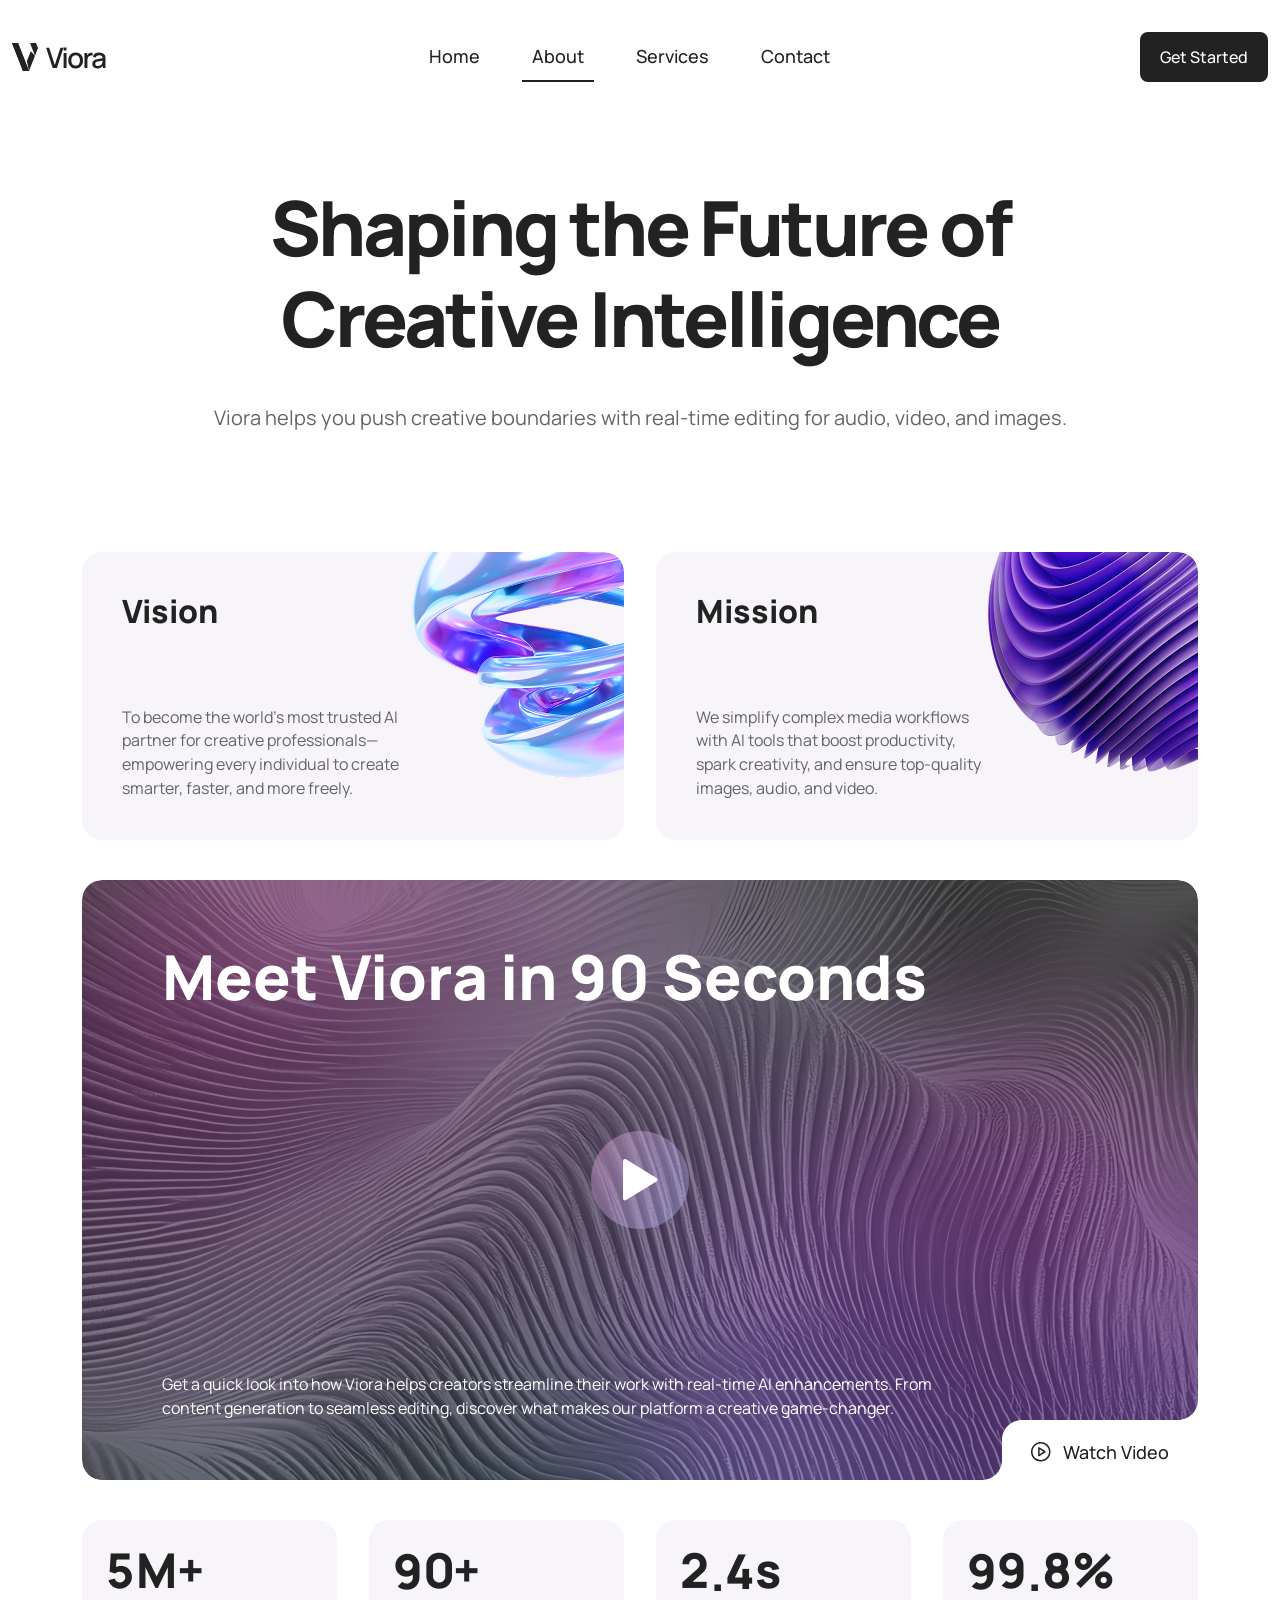
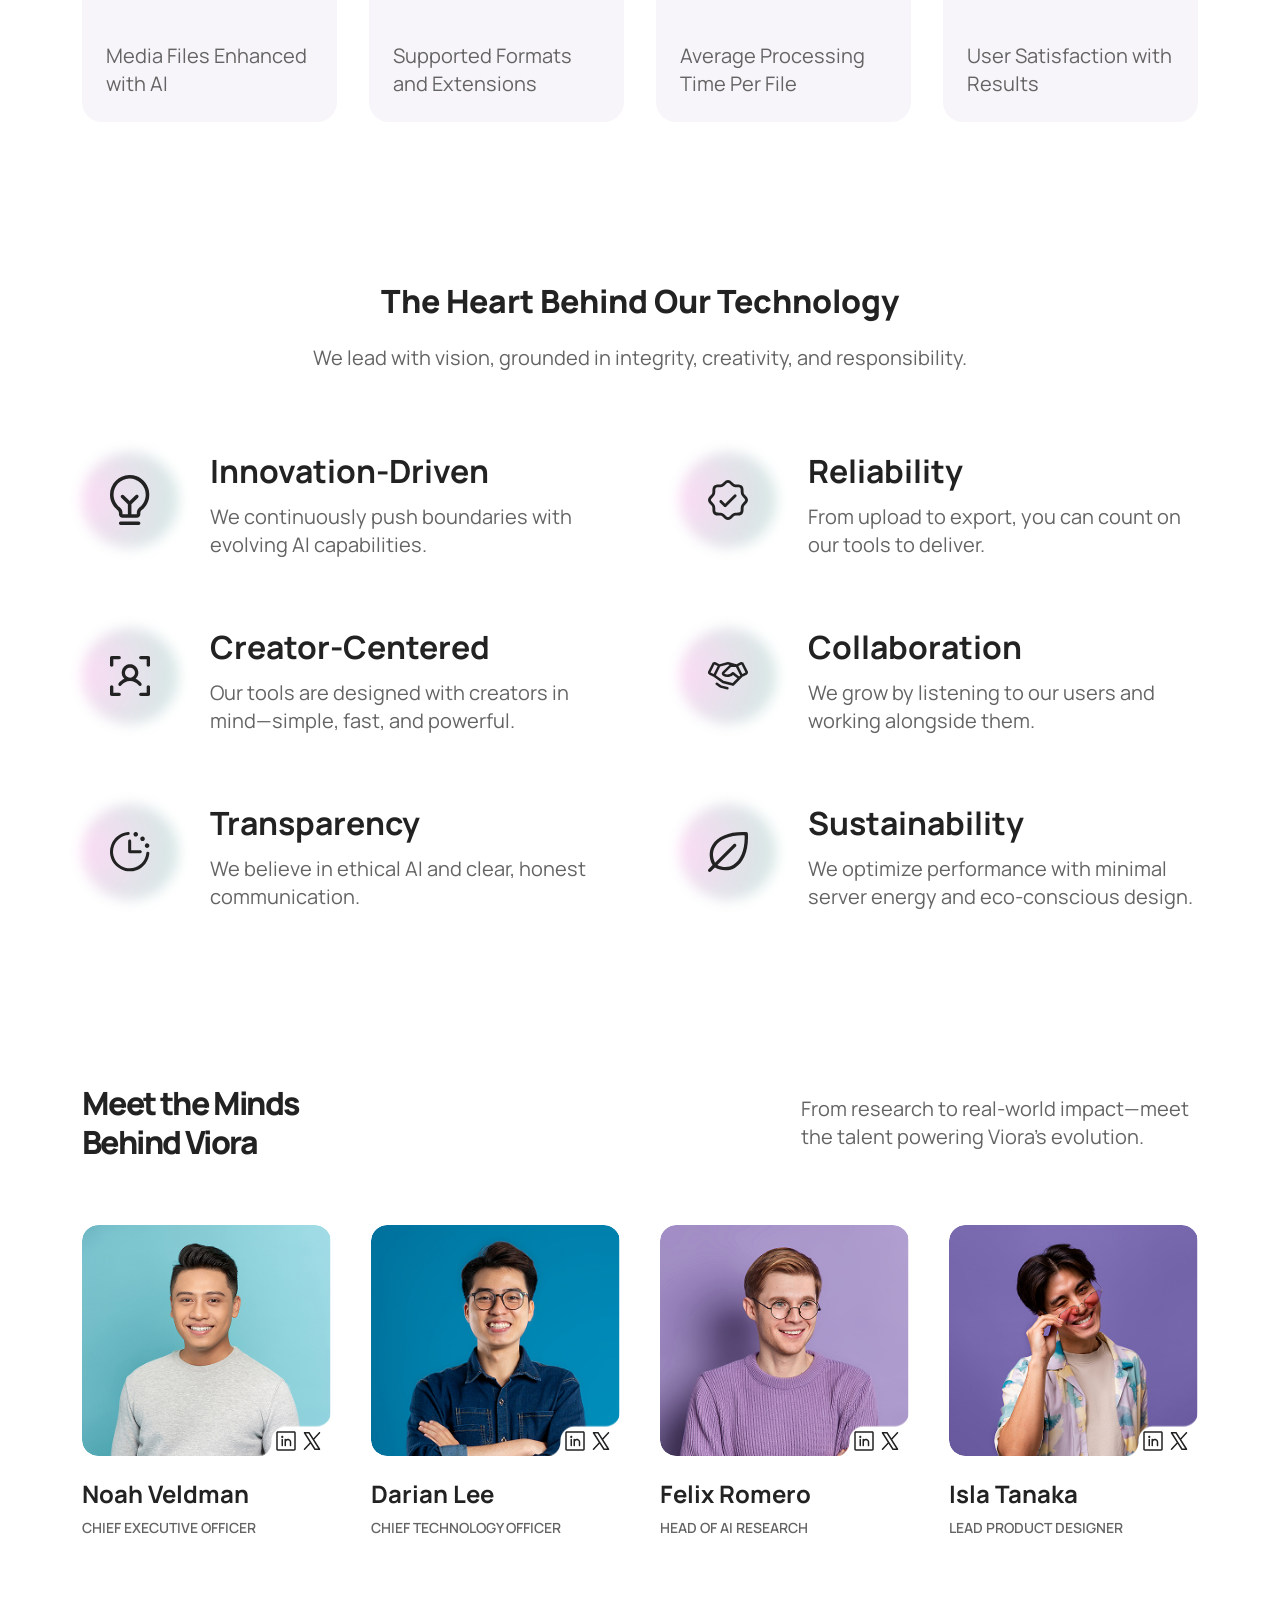
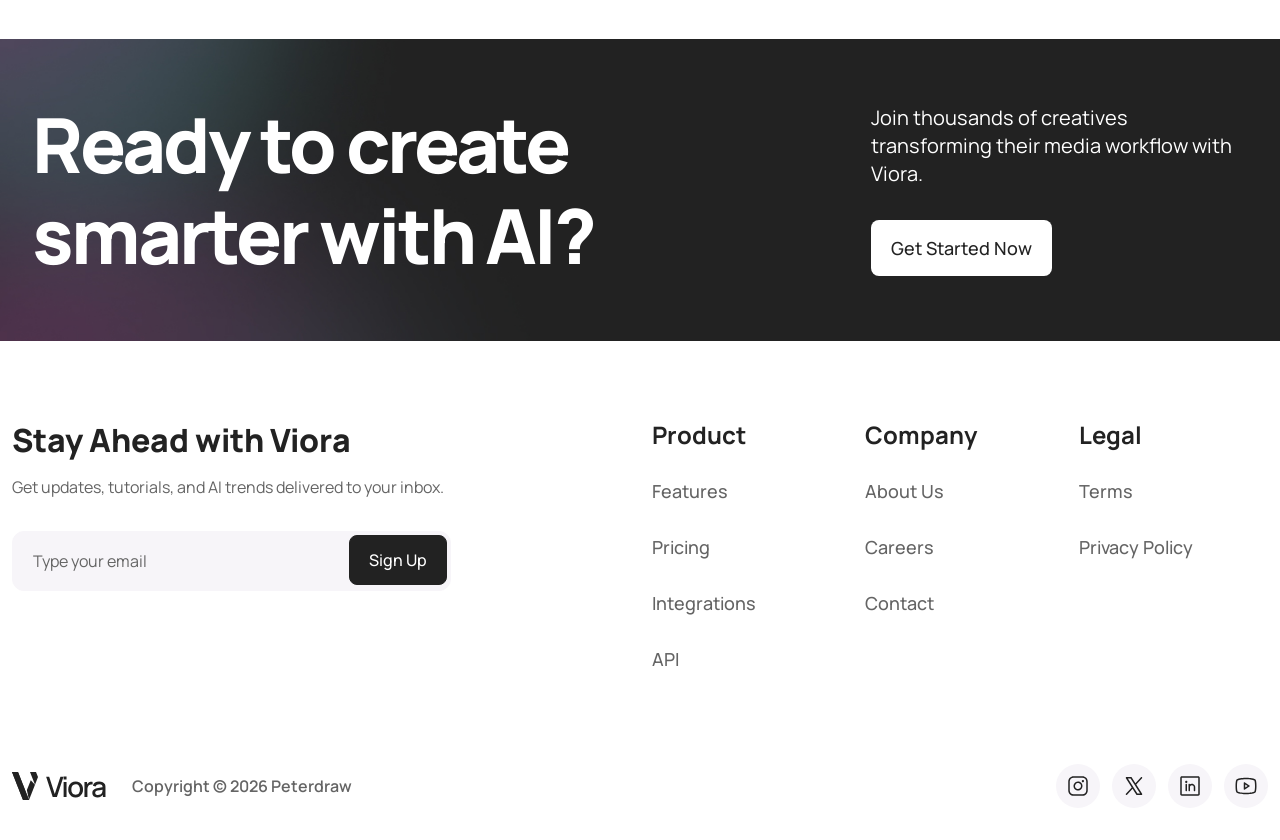
==== about.html @ 76038cd6 "about page funfact responsivness" ====
<!DOCTYPE html>
<html class="no-js" lang="en">

<head>
  <!-- Meta Tags -->
  <meta charset="utf-8">
  <meta http-equiv="x-ua-compatible" content="ie=edge">
  <meta name="viewport" content="width=device-width, initial-scale=1">
  <meta name="description" content="Viora - AI Technology HTML Website Template">
  <meta name="author" content="Laralink">
  <!-- Favicon Icon -->
  <link rel="icon" href="assets/img/favicon.png">
  <!-- Site Title -->
  <title>Viora - AI Technology Website HTML Template</title>
  <link rel="stylesheet" href="assets/css/bootstrap.min.css">
  <link rel="stylesheet" href="assets/css/fontawesome.min.css">
  <link rel="stylesheet" href="assets/css/slick.min.css">
  <link rel="stylesheet" href="assets/css/animate.css">
  <link rel="stylesheet" href="assets/css/lightgallery.min.css">
  <link rel="stylesheet" href="assets/css/odometer.css">
  <link rel="stylesheet" href="assets/css/flag-icon.min.css">
  <link rel="stylesheet" href="assets/css/style.css">
</head>

<body>
  <!-- Start Preloader -->
  <!-- <div class="cs_preloader">
    <div class="cs_preloader_in">
      <span></span>
      <span></span>
      <span></span>
      <span></span>
    </div>
    <div class="cs_preloader_text">Loading...</div>
  </div> -->
  <!-- End Preloader -->

  <!-- Start Header Section -->
  <header class="cs_site_header cs_style_1 cs_type_1 cs_black cs_sticky_header">
    <!-- <div class="cs_top_header">
      <div class="container">
        <div class="cs_top_header_in">
          <div class="cs_top_header_left"></div>
          <div class="cs_top_header_center">
            <div class="cs_top_header_center_list_wrap">
              <ul class="cs_top_header_center_list cs_mp_0 d-flex">
                <li>
                  <span class="cs_accent_color">
                    <i class="fa-regular fa-clock"></i>
                  </span>
                  <span>MON - FRI: 9AM - 7PM</span>
                </li>
                <li>
                  <span class="cs_accent_color">
                    <i class="fa-solid fa-location-dot"></i>
                  </span>
                  <span>510 The Avenue - London</span>
                </li>
                <li class="cs_language_select">
                  <div class="cs_language_switcher cs_fs_16">
                    <button type="button" name="Language-button" data-lang="EN">
                      <span class="flag-btn flag-icon flag-icon-us"></span>
                      <span class="cs_medium cs_flag_title">English</span>
                      <span><i class="fa-solid fa-angle-down"></i></span>
                    </button>
                  </div>
                  <div class="cs_language_dropdown">
                    <button name="Language-button" data-lang="EN">
                      <span class="flag-btn flag-icon flag-icon-us"></span>
                      <span class="cs_flag_title">English</span>
                    </button>
                    <button data-lang="BN">
                      <span class="flag-btn flag-icon flag-icon-bd"></span>
                      <span class="cs_flag_title">Bengali</span>
                    </button>
                    <button name="Language-button" data-lang="ES">
                      <span class="flag-btn flag-icon flag-icon-es"></span>
                      <span class="cs_flag_title">Spain</span>
                    </button>
                    <button name="Language-button" data-lang="AR">
                      <span class="flag-btn flag-icon flag-icon-sa"></span>
                      <span class="cs_flag_title">Arabic</span>
                    </button>
                    <button name="Language-button" data-lang="ZH">
                      <span class="flag-btn flag-icon flag-icon-cn"></span>
                      <span class="cs_flag_title">China</span>
                    </button>
                    <button name="Language-button" data-lang="DE">
                      <span class="flag-btn flag-icon flag-icon-de"></span>
                      <span class="cs_flag_title">German</span>
                    </button>
                  </div>
                </li>
              </ul>
            </div>
          </div>
          <div class="cs_top_header_right">
            <div class="cs_header_search_form_wrap">
              <form action="#" class="cs_header_search_form">
                <input type="text" placeholder="Search...." class="cs_header_search_field cs_heading_color cs_fs_16">
                <button class="cs_header_submit_btn">
                  <i class="fa-solid fa-magnifying-glass"></i>
                </button>
              </form>
            </div>
          </div>
        </div>
      </div>
    </div> -->
    <div class="cs_main_header cs_fs_18 cs_medium">
      <div class="container">
        <div class="cs_main_header_in">
          <div class="cs_main_header_left">
            <a class="cs_site_branding" href="index.html" aria-label="Home page link">
              <img src="assets/img/logo_black.svg" alt="Logo">
            </a>
          </div>
          <div class="cs_main_header_center">
            <div class="cs_nav">
              <div class="cs_nav_list_wrap">
                <ul class="cs_nav_list">
                  <li>
                    <a href="index.html" aria-label="Menu link">Home</a>
                    <!-- <ul>
                      <li><a href="index.html" aria-label="Menu link">Default Home</a></li>
                      <li><a href="home-v2.html" aria-label="Menu link">Home V2</a></li>
                      <li><a href="home-v3.html" aria-label="Menu link">Home V3</a></li>
                    </ul> -->
                  </li>
                  <li class="active">
                    <a href="about.html" aria-label="Menu link">About</a>
                    <!-- <ul>
                      <li><a href="course.html" aria-label="Menu link">Courses</a></li>
                      <li><a href="course-details.html" aria-label="Menu link">Courses Details</a></li>
                    </ul> -->
                  </li>
                  <li>
                    <a href="#" aria-label="Menu link">Services</a>
                  </li>
                  <!-- <li class="menu-item-has-children">
                    <a href="#" aria-label="Menu link">Pages</a>
                    <ul>
                      <li><a href="about.html" aria-label="Menu link">About</a></li>
                    </ul>
                  </li> -->
                  <!-- <li class="menu-item-has-children">
                    <a href="blog.html" aria-label="Menu link">Blog</a>
                    <ul>
                      <li><a href="blog.html" aria-label="Menu link">Blog</a></li>
                      <li><a href="blog-details.html" aria-label="Menu link">Blog Details</a></li>
                    </ul>
                  </li> -->
                  <li><a href="contact.html" aria-label="Menu link">Contact</a></li>
                </ul>
              </div>
            </div>
          </div>
          <div class="cs_main_header_right">
            <!-- <ul class="cs_main_header_right_shopping_cart cs_mp_0 d-flex">
              <li>
                <a href="contact.html" aria-label="Menu link">
                  <i class="fa-solid fa-cart-shopping"></i>
                  <span class="cs_cart_label">0</span>
                </a>
              </li>
              <li>
                <a href="contact.html" aria-label="Menu link">
                  <i class="fa-solid fa-user"></i>
                </a>
              </li>
            </ul> -->
            <!-- <div class="cs_main_header_right_cta">
              <div class="cs_main_header_right_cta_wrapper">
                <ul class="cs_mp_0">
                  <li>
                    <div class="cs_center justify-content-between">
                      <span><i class="fa-solid fa-tty"></i></span>
                      <div>
                        <p class="mb-0 cs_medium">Feel Free To Call</p>
                        <a href="tel:+1234567890" class="cs_fs_16 cs_medium">+1-202-555-0174</a>
                      </div>
                      <span class="cs_center"><i class="fa-solid fa-bars-staggered"></i></span>
                    </div>
                  </li>
                </ul>
              </div>
            </div> -->
            <a href="contact.html" aria-label="Get start button" class="cs_btn_md ">Get Started</a>
          </div>
        </div>
      </div>
    </div>
  </header>
  <!-- End Header Section -->

  <!-- Start of Page Header Section -->
  <section class="cs_page_header_section_1">
    <div class="container">
      <div class="cs_heading_style_3 text-center">
        <h1 class="cs_title cs_fs_76 cs_mb_40 cs_mb_lg_40">Shaping the Future of
          <br>
          Creative Intelligence
        </h1>
        <p class="cs_description cs_fs_20 mb-0">Viora helps you push creative boundaries with real-time editing for
          audio, video, and images.</p>
      </div>
    </div>
  </section>
  <!-- End of Page Header Section -->

  <!-- Start of Card Section -->
  <section class="cs_card_section_1">
    <div class="container">
      <div class="cs_card_wrapper_1">
        <div class="cs_card_style_1">
          <div class="cs_card_info">
            <h2 class="cs_title cs_fs_32 cs_mb_46 cs_mb_lg_46">Vision</h2>
            <p class="cs_description cs_fs_16 mb-0">To become the world’s most trusted AI partner for creative
              professionals—empowering every individual to create smarter, faster, and more freely.</p>
          </div>
          <div class="cs_card_thumb">
            <img src="assets/img/card_img_1.png" alt="">
          </div>
        </div>
        <div class="cs_card_style_1">
          <div class="cs_card_info">
            <h2 class="cs_title cs_fs_32 cs_mb_46 cs_mb_lg_46">Mission</h2>
            <p class="cs_description cs_fs_16 mb-0">We simplify complex media workflows with AI tools that boost
              productivity, spark
              creativity, and ensure top-quality images, audio, and video.</p>
          </div>
          <div class="cs_card_thumb">
            <img src="assets/img/card_img_2.png" alt="">
          </div>
        </div>
      </div>
    </div>
    <div class="cs_height_40 cs_height_lg_24"></div>
  </section>
  <!-- End of Card Section -->

  <!-- Start of Video Section -->
  <section class="cs_video_section_1">
    <div class="container position-relative">
      <div class="cs_video_style_1 " data-src="assets/img/video_bg.jpg">
        <h2 class="cs_title cs_fs_62 cs_white mb-0">Meet Viora in 90 Seconds</h2>
        <a href="https://www.youtube.com/embed/9oyFU2IQHIc" aria-label="Player button"
          class="cs_play_btn cs_video_open cs_center">
          <svg width="35" height="42" viewBox="0 0 35 42" fill="none" xmlns="http://www.w3.org/2000/svg">
            <path
              d="M33.4464 22.4131C34.7155 21.6321 34.7155 19.7874 33.4464 19.0065L3.04819 0.299883C1.71565 -0.520141 0 0.43856 0 2.0032V39.4164C0 40.981 1.71566 41.9397 3.0482 41.1197L33.4464 22.4131Z"
              fill="currentColor" />
          </svg>
        </a>
        <p class="cs_description cs_white mb-0">Get a quick look into how Viora helps creators streamline their work
          with real-time AI enhancements. From content generation to seamless editing, discover what makes our platform
          a creative game-changer.</p>
      </div>
      <a href="#" aria-label="Get start button" class="cs_btn_lg cs_type_1">
        <span class="cs_btn_icon cs_center">
          <svg width="20" height="20" viewBox="0 0 20 20" fill="none" xmlns="http://www.w3.org/2000/svg">
            <path
              d="M9.75 0C7.82164 0 5.93657 0.571828 4.33319 1.64317C2.72982 2.71452 1.48013 4.23726 0.742179 6.01884C0.00422452 7.80042 -0.188858 9.76082 0.187348 11.6521C0.563554 13.5434 1.49215 15.2807 2.85571 16.6443C4.21928 18.0079 5.95656 18.9365 7.84787 19.3127C9.73919 19.6889 11.6996 19.4958 13.4812 18.7578C15.2627 18.0199 16.7855 16.7702 17.8568 15.1668C18.9282 13.5634 19.5 11.6784 19.5 9.75C19.4973 7.16498 18.4692 4.68661 16.6413 2.85872C14.8134 1.03084 12.335 0.00272983 9.75 0ZM9.75 18C8.11831 18 6.52326 17.5161 5.16655 16.6096C3.80984 15.7031 2.75242 14.4146 2.128 12.9071C1.50358 11.3996 1.3402 9.74085 1.65853 8.14051C1.97685 6.54016 2.76259 5.07015 3.91637 3.91637C5.07016 2.76259 6.54017 1.97685 8.14051 1.65852C9.74085 1.34019 11.3997 1.50357 12.9071 2.12799C14.4146 2.75242 15.7031 3.80984 16.6096 5.16655C17.5162 6.52325 18 8.1183 18 9.75C17.9975 11.9373 17.1275 14.0343 15.5809 15.5809C14.0343 17.1275 11.9373 17.9975 9.75 18ZM14.2725 9.11438L8.2725 5.36438C8.159 5.29344 8.02858 5.25416 7.89478 5.25063C7.76098 5.2471 7.62868 5.27945 7.51159 5.3443C7.39451 5.40916 7.29691 5.50416 7.22893 5.61946C7.16096 5.73476 7.12507 5.86615 7.125 6V13.5C7.12507 13.6338 7.16096 13.7652 7.22893 13.8805C7.29691 13.9958 7.39451 14.0908 7.51159 14.1557C7.62868 14.2206 7.76098 14.2529 7.89478 14.2494C8.02858 14.2458 8.159 14.2066 8.2725 14.1356L14.2725 10.3856C14.3802 10.3182 14.469 10.2245 14.5306 10.1133C14.5921 10.0021 14.6244 9.87708 14.6244 9.75C14.6244 9.62292 14.5921 9.49791 14.5306 9.38673C14.469 9.27555 14.3802 9.18183 14.2725 9.11438ZM8.625 12.1472V7.35281L12.4603 9.75L8.625 12.1472Z"
              fill="currentColor" />
          </svg>
        </span>
        <span class="cs_btn_txt">Watch Video</span>
      </a>
    </div>
    <div class="cs_height_40 cs_height_lg_24"></div>
  </section>
  <!-- Start of Video Section -->

  <!-- Start of Funfact Section -->
  <section class="cs_funfact_section_1">
    <div class="container">
      <div class="cs_funfact_wrapper">
        <div class="cs_funfact_style_1">
          <div class="cs_funfact_number cs_fs_48 cs_extra_bold cs_black cs_mb_40 cs_mb_lg_42">
            <span class="odometer" data-count-to="5"></span>
            <span>M</span>
            <span>+</span>
          </div>
          <p class="cs_description cs_fs_20 mb-0">Media Files Enhanced with AI</p>
        </div>
        <div class="cs_funfact_style_1">
          <div class="cs_funfact_number cs_fs_48 cs_extra_bold cs_black cs_mb_40 cs_mb_lg_42">
            <span class="odometer" data-count-to="90"></span>
            <span>+</span>
          </div>
          <p class="cs_description cs_fs_20 mb-0">Supported Formats and Extensions</p>
        </div>
        <div class="cs_funfact_style_1">
          <div class="cs_funfact_number cs_fs_48 cs_extra_bold cs_black cs_mb_40 cs_mb_lg_42">
            <span class="odometer" data-count-to="2.4"></span>
            <span>s</span>
          </div>
          <p class="cs_description cs_fs_20 mb-0">Average Processing Time Per File</p>
        </div>
        <div class="cs_funfact_style_1">
          <div class="cs_funfact_number cs_fs_48 cs_extra_bold cs_black cs_mb_40 cs_mb_lg_42">
            <span class="odometer" data-count-to="99.8"></span>
            <span>%</span>
          </div>
          <p class="cs_description cs_fs_20 mb-0">User Satisfaction with Results</p>
        </div>
      </div>
    </div>
    <div class="cs_height_80 cs_height_lg_60"></div>
  </section>
  <!-- End of Funfact Section -->

  <!-- Start of Value Section -->
  <section class="cs_value_section_1">
    <div class="cs_height_80 cs_height_lg_60"></div>
    <div class="container">
      <div class="cs_heading_style_3 text-center">
        <h2 class="cs_title cs_fs_40 cs_mb_24">The Heart Behind Our Technology</h2>
        <p class="cs_description cs_fs_20 mb-0">We lead with vision, grounded in integrity, creativity, and
          responsibility.</p>
      </div>
      <div class="cs_height_80 cs_height_lg_50"></div>
      <div class="cs_iconbox_wrapper_2">
        <div class="cs_iconbox_style_2">
          <div class="cs_icon cs_mb_24">
            <img src="assets/img/value_light_1.svg" alt="">
          </div>
          <div class="cs_iconbox_info">
            <h3 class="cs_title cs_fs_32 cs_bold cs_mb_12">Innovation-Driven</h3>
            <p class="cs_description cs_fs_20 mb-0">We continuously push boundaries with evolving AI capabilities.</p>
          </div>
        </div>
        <div class="cs_iconbox_style_2">
          <div class="cs_icon cs_mb_24">
            <img src="assets/img/value_check_2.svg" alt="">
          </div>
          <div class="cs_iconbox_info">
            <h3 class="cs_title cs_fs_32 cs_bold cs_mb_12">Reliability</h3>
            <p class="cs_description cs_fs_20 mb-0">From upload to export, you can count on our tools to deliver.</p>
          </div>
        </div>
        <div class="cs_iconbox_style_2">
          <div class="cs_icon cs_mb_24">
            <img src="assets/img/value_focus_3.svg" alt="">
          </div>
          <div class="cs_iconbox_info">
            <h3 class="cs_title cs_fs_32 cs_bold cs_mb_12">Creator-Centered</h3>
            <p class="cs_description cs_fs_20 mb-0">Our tools are designed with creators in mind—simple, fast, and
              powerful.</p>
          </div>
        </div>
        <div class="cs_iconbox_style_2">
          <div class="cs_icon cs_mb_24">
            <img src="assets/img/value_handshake_4.svg" alt="">
          </div>
          <div class="cs_iconbox_info">
            <h3 class="cs_title cs_fs_32 cs_bold cs_mb_12">Collaboration</h3>
            <p class="cs_description cs_fs_20 mb-0">We grow by listening to our users and working alongside them.</p>
          </div>
        </div>
        <div class="cs_iconbox_style_2">
          <div class="cs_icon cs_mb_24">
            <img src="assets/img/value_clock_5.svg" alt="">
          </div>
          <div class="cs_iconbox_info">
            <h3 class="cs_title cs_fs_32 cs_bold cs_mb_12">Transparency</h3>
            <p class="cs_description cs_fs_20 mb-0">We believe in ethical AI and clear, honest communication.</p>
          </div>
        </div>
        <div class="cs_iconbox_style_2">
          <div class="cs_icon cs_mb_24">
            <img src="assets/img/value_leaf_6.svg" alt="">
          </div>
          <div class="cs_iconbox_info">
            <h3 class="cs_title cs_fs_32 cs_bold cs_mb_12">Sustainability</h3>
            <p class="cs_description cs_fs_20 mb-0">We optimize performance with minimal server energy and eco-conscious
              design.</p>
          </div>
        </div>
      </div>
    </div>
    <div class="cs_height_80 cs_height_lg_60"></div>
  </section>
  <!-- End of Value Section -->

  <!-- Start of Team Section  -->
  <section class="cs_team_section_1">
    <div class="cs_height_80 cs_height_lg_60"></div>
    <div class="container">
      <div class="cs_heading_style_1">
        <div class="cs_heading_column_1">
          <h2 class="cs_heading cs_fs_40 mb-0">Meet the Minds <br>Behind Viora</h2>
        </div>
        <div class="cs_heading_column_2">
          <p class="cs_fs_20 mb-0">From research to real-world impact—meet the talent powering Viora’s evolution.</p>
        </div>
      </div>
      <div class="cs_height_64 cs_height_lg_50"></div>
      <div class="cs_team_wrapper_1">
        <div class="cs_team_style_1">
          <div class="cs_team_thumb cs_mb_24">
            <img src="assets/img/team_1.jpg" alt="team image" class="cs_thumb_img">
            <div class="cs_social_btns">
              <a href="#" aria-label="Social link">
                <img src="assets/img/LinkedinLogo.svg" alt="">
              </a>
              <a href="#" aria-label="Social link">
                <img src="assets/img/XLogo.svg" alt="">
              </a>
            </div>
          </div>
          <h3 class="cs_title cs_fs_24 cs_bold cs_mb_8 cs_mb_lg_4">Noah Veldman</h3>
          <h4 class="cs_designation cs_fs_14 cs_semibold cs_text_grey">Chief Executive Officer</h4>
        </div>
        <div class="cs_team_style_1">
          <div class="cs_team_thumb cs_mb_24">
            <img src="assets/img/team_2.jpg" alt="team image" class="cs_thumb_img">
            <div class="cs_social_btns">
              <a href="#" aria-label="Social link">
                <img src="assets/img/LinkedinLogo.svg" alt="">
              </a>
              <a href="#" aria-label="Social link">
                <img src="assets/img/XLogo.svg" alt="">
              </a>
            </div>
          </div>
          <h3 class="cs_title cs_fs_24 cs_bold cs_mb_8 cs_mb_lg_4">Darian Lee</h3>
          <h4 class="cs_designation cs_fs_14 cs_semibold cs_text_grey">Chief Technology Officer</h4>
        </div>
        <div class="cs_team_style_1">
          <div class="cs_team_thumb cs_mb_24">
            <img src="assets/img/team_3.jpg" alt="team image" class="cs_thumb_img">
            <div class="cs_social_btns">
              <a href="#" aria-label="Social link">
                <img src="assets/img/LinkedinLogo.svg" alt="">
              </a>
              <a href="#" aria-label="Social link">
                <img src="assets/img/XLogo.svg" alt="">
              </a>
            </div>
          </div>
          <h3 class="cs_title cs_fs_24 cs_bold cs_mb_8 cs_mb_lg_4">Felix Romero</h3>
          <h4 class="cs_designation cs_fs_14 cs_semibold cs_text_grey">Head of AI Research</h4>
        </div>
        <div class="cs_team_style_1">
          <div class="cs_team_thumb cs_mb_24">
            <img src="assets/img/team_4.jpg" alt="team image" class="cs_thumb_img">
            <div class="cs_social_btns">
              <a href="#" aria-label="Social link">
                <img src="assets/img/LinkedinLogo.svg" alt="">
              </a>
              <a href="#" aria-label="Social link">
                <img src="assets/img/XLogo.svg" alt="">
              </a>
            </div>
          </div>
          <h3 class="cs_title cs_fs_24 cs_bold cs_mb_8 cs_mb_lg_4">Isla Tanaka</h3>
          <h4 class="cs_designation cs_fs_14 cs_semibold cs_text_grey">Lead Product Designer</h4>
        </div>
      </div>
    </div>
    <div class="cs_height_80 cs_height_lg_60"></div>
  </section>
  <!-- End of Team Section  -->

  <!-- Start of CTA Section  -->
  <section class="cs_cta_style_2 cs_bg_filed" data-src="assets/img/cta_2.jpg">
    <div class="cs_heading_style_3">
      <h2 class="cs_title cs_fs_76 cs_white mb-0">Ready to create smarter with AI?</h2>
      <div class="cs_cta_content">
        <p class="cs_description cs_fs_20 cs_white cs_mb_32 cs_mb_lg_60">Join thousands of creatives transforming their
          media
          workflow with Viora.</p>
        <a href="contact.html" aria-label="Get start button" class="cs_btn_lg cs_type_1">Get Started Now</a>
      </div>
    </div>
  </section>
  <!-- End of CTA Section -->

  <!-- Start of Footer -->
  <footer class="cs_footer_section_1">
    <div class="cs_height_80 cs_height_lg_60"></div>
    <div class="container">
      <div class="row cs_gap_y_40">
        <div class="col-lg-6">
          <div class="cs_footer_col">
            <div class="cs_footer_widget">
              <h2 class="cs_footer_widget_title cs_fs_32 cs_mb_16">Stay Ahead with Viora</h2>
              <div class="cs_footer_text_widget">
                <p class="cs_mb_32">Get updates, tutorials, and AI trends delivered to your inbox.</p>
              </div>
            </div>
            <div class="cs_footer_widget">
              <form action="#" class="cs_newsletter cs_style_1">
                <input type="email" name="email" placeholder="Type your email" class="cs_newsletter_input"
                  autocomplete="email">
                <button type="submit" class="cs_btn_md wow fadeInLeft">
                  <span>Sign Up</span>
                </button>
              </form>
            </div>
          </div>
        </div>
        <div class="col-lg-2">
          <div class="cs_footer_col">
            <div class="cs_footer_widget">
              <h2 class="cs_footer_widget_title cs_fs_24 cs_bold cs_mb_16">Product</h2>
              <ul class="cs_footer_widget_menu cs_mp_0">
                <li>
                  <a href="#" aria-label="Footer link">Features</a>
                </li>
                <li>
                  <a href="#" aria-label="Footer link">Pricing</a>
                </li>
                <li>
                  <a href="#" aria-label="Footer link">Integrations</a>
                </li>
                <li>
                  <a href="#" aria-label="Footer link">API</a>
                </li>
              </ul>
            </div>
          </div>
        </div>
        <div class="col-lg-2">
          <div class="cs_footer_col">
            <div class="cs_footer_widget">
              <h2 class="cs_footer_widget_title cs_fs_24 cs_bold cs_mb_16">Company</h2>
              <ul class="cs_footer_widget_menu cs_mp_0">
                <li>
                  <a href="#" aria-label="Footer link">About Us</a>
                </li>
                <li>
                  <a href="#" aria-label="Footer link">Careers</a>
                </li>
                <li>
                  <a href="#" aria-label="Footer link">Contact</a>
                </li>
              </ul>
            </div>
          </div>
        </div>
        <div class="col-lg-2">
          <div class="cs_footer_col">
            <div class="cs_footer_widget">
              <h2 class="cs_footer_widget_title cs_fs_24 cs_bold cs_mb_16">Legal</h2>
              <ul class="cs_footer_widget_menu cs_mp_0">
                <li>
                  <a href="#" aria-label="Footer link">Terms</a>
                </li>
                <li>
                  <a href="#" aria-label="Footer link">Privacy Policy</a>
                </li>
              </ul>
            </div>
          </div>
        </div>
      </div>
      <div class="cs_height_80 cs_height_lg_60"></div>
      <div class="cs_footer_bottom">
        <div class="cs_left_column">
          <img src="assets/img/logo_black.svg" alt="footer logo">
          <!-- <p class="cs_copyright cs_semibold mb-0">Copyright © 2026 Peterdraw</p> -->
        </div>

        <p class="cs_copyright cs_semibold mb-0">Copyright © 2026 Peterdraw</p>

        <div class="cs_social_btns flex-1">
          <a href="#" aria-label="Social link">
            <img src="assets/img/InstagramLogo.svg" alt="">
          </a>
          <a href="#" aria-label="Social link">
            <img src="assets/img/XLogo.svg" alt="">
          </a>
          <a href="#" aria-label="Social link">
            <img src="assets/img/LinkedinLogo.svg" alt="">
          </a>
          <a href="#" aria-label="Social link">
            <img src="assets/img/YoutubeLogo.svg" alt="">
          </a>
        </div>
      </div>
    </div>
    <div class="cs_height_32 cs_height_lg_32"></div>
  </footer>
  <!-- End of footer -->

  <!-- Script -->
  <script src="assets/js/jquery-3.7.1.min.js"></script>
  <script src="assets/js/jquery.slick.min.js"></script>
  <script src="assets/js/wow.min.js"></script>
  <script src="assets/js/lightgallery.min.js"></script>
  <script src="assets/js/odometer.min.js"></script>
  <script src="assets/js/main.js"></script>
  <script src="assets/js/wave-animate.js"></script>
</body>

</html>
---- assets/css/lightgallery.min.css ----
.lg-sub-html,.lg-toolbar{background-color:transparent}@font-face{font-family:lg;src:url(../fonts/lg.eot?n1z373);src:url(../fonts/lg.eot?#iefixn1z373) format("embedded-opentype"),url(../fonts/lg.woff?n1z373) format("woff"),url(../fonts/lg.ttf?n1z373) format("truetype"),url(../fonts/lg.svg?n1z373#lg) format("svg");font-weight:400;font-style:normal}.lg-icon{font-family:lg;speak:none;font-style:normal;font-weight:400;font-variant:normal;text-transform:none;line-height:1;-webkit-font-smoothing:antialiased;-moz-osx-font-smoothing:grayscale}.lg-actions .lg-next,.lg-actions .lg-prev{background-color:transparent;border-radius:2px;color:#111;cursor:pointer;display:block;font-size:22px;margin-top:-10px;padding:8px 10px 9px;position:absolute;top:50%;z-index:1080;border:none;outline:0}.lg-actions .lg-next.disabled,.lg-actions .lg-prev.disabled{pointer-events:none;opacity:.5}.lg-actions .lg-next:hover,.lg-actions .lg-prev:hover{color:rgba(17, 17, 17, 0.7)}.lg-actions .lg-next{right:20px}.lg-actions .lg-next:before{content:"\e095"}.lg-actions .lg-prev{left:20px}.lg-actions .lg-prev:after{content:"\e094"}@-webkit-keyframes lg-right-end{0%,100%{left:0}50%{left:-30px}}@-moz-keyframes lg-right-end{0%,100%{left:0}50%{left:-30px}}@-ms-keyframes lg-right-end{0%,100%{left:0}50%{left:-30px}}@keyframes lg-right-end{0%,100%{left:0}50%{left:-30px}}@-webkit-keyframes lg-left-end{0%,100%{left:0}50%{left:30px}}@-moz-keyframes lg-left-end{0%,100%{left:0}50%{left:30px}}@-ms-keyframes lg-left-end{0%,100%{left:0}50%{left:30px}}@keyframes lg-left-end{0%,100%{left:0}50%{left:30px}}.lg-outer.lg-right-end .lg-object{-webkit-animation:lg-right-end .3s;-o-animation:lg-right-end .3s;animation:lg-right-end .3s;position:relative}.lg-outer.lg-left-end .lg-object{-webkit-animation:lg-left-end .3s;-o-animation:lg-left-end .3s;animation:lg-left-end .3s;position:relative}.lg-toolbar{z-index:1082;left:0;position:absolute;top:0;width:100%}.lg-toolbar .lg-icon{color:#111;cursor:pointer;float:right;font-size:24px;height:47px;line-height:27px;padding:10px 0;text-align:center;width:45px;text-decoration:none!important;outline:0;-webkit-transition:color .2s linear;-o-transition:color .2s linear;transition:color .2s linear}.lg-toolbar .lg-icon:hover{color:rgba(17, 17, 17, 0.7)}.lg-toolbar .lg-close:after{content:"\e070"}.lg-toolbar .lg-download:after{content:"\e0f2"}.lg-sub-html{bottom:0;color:#EEE;font-size:16px;left:0;padding:10px 40px;position:fixed;right:0;text-align:center;z-index:1080}.lg-sub-html h4{margin:0;font-size:13px;font-weight:700}.lg-sub-html p{font-size:12px;margin:5px 0 0}#lg-counter{color:#111;display:inline-block;font-size:14px;font-weight: 500;padding-left:20px;padding-top:12px;vertical-align:middle}.lg-next,.lg-prev,.lg-toolbar{opacity:1;-webkit-transition:-webkit-transform .35s cubic-bezier(0,0,.25,1) 0s,opacity .35s cubic-bezier(0,0,.25,1) 0s,color .2s linear;-moz-transition:-moz-transform .35s cubic-bezier(0,0,.25,1) 0s,opacity .35s cubic-bezier(0,0,.25,1) 0s,color .2s linear;-o-transition:-o-transform .35s cubic-bezier(0,0,.25,1) 0s,opacity .35s cubic-bezier(0,0,.25,1) 0s,color .2s linear;transition:transform .35s cubic-bezier(0,0,.25,1) 0s,opacity .35s cubic-bezier(0,0,.25,1) 0s,color .2s linear}.lg-hide-items .lg-prev{opacity:0;-webkit-transform:translate3d(-10px,0,0);transform:translate3d(-10px,0,0)}.lg-hide-items .lg-next{opacity:0;-webkit-transform:translate3d(10px,0,0);transform:translate3d(10px,0,0)}.lg-hide-items .lg-toolbar{opacity:0;-webkit-transform:translate3d(0,-10px,0);transform:translate3d(0,-10px,0)}body:not(.lg-from-hash) .lg-outer.lg-start-zoom .lg-object{-webkit-transform:scale3d(.5,.5,.5);transform:scale3d(.5,.5,.5);opacity:0;-webkit-transition:-webkit-transform 250ms cubic-bezier(0,0,.25,1) 0s,opacity 250ms cubic-bezier(0,0,.25,1)!important;-moz-transition:-moz-transform 250ms cubic-bezier(0,0,.25,1) 0s,opacity 250ms cubic-bezier(0,0,.25,1)!important;-o-transition:-o-transform 250ms cubic-bezier(0,0,.25,1) 0s,opacity 250ms cubic-bezier(0,0,.25,1)!important;transition:transform 250ms cubic-bezier(0,0,.25,1) 0s,opacity 250ms cubic-bezier(0,0,.25,1)!important;-webkit-transform-origin:50% 50%;-moz-transform-origin:50% 50%;-ms-transform-origin:50% 50%;transform-origin:50% 50%}body:not(.lg-from-hash) .lg-outer.lg-start-zoom .lg-item.lg-complete .lg-object{-webkit-transform:scale3d(1,1,1);transform:scale3d(1,1,1);opacity:1}.lg-outer .lg-thumb-outer{background-color:#0D0A0A;bottom:0;position:absolute;width:100%;z-index:1080;max-height:350px;-webkit-transform:translate3d(0,100%,0);transform:translate3d(0,100%,0);-webkit-transition:-webkit-transform .25s cubic-bezier(0,0,.25,1) 0s;-moz-transition:-moz-transform .25s cubic-bezier(0,0,.25,1) 0s;-o-transition:-o-transform .25s cubic-bezier(0,0,.25,1) 0s;transition:transform .25s cubic-bezier(0,0,.25,1) 0s}.lg-outer .lg-thumb-outer.lg-grab .lg-thumb-item{cursor:-webkit-grab;cursor:-moz-grab;cursor:-o-grab;cursor:-ms-grab;cursor:grab}.lg-outer .lg-thumb-outer.lg-grabbing .lg-thumb-item{cursor:move;cursor:-webkit-grabbing;cursor:-moz-grabbing;cursor:-o-grabbing;cursor:-ms-grabbing;cursor:grabbing}.lg-outer .lg-thumb-outer.lg-dragging .lg-thumb{-webkit-transition-duration:0s!important;transition-duration:0s!important}.lg-outer.lg-thumb-open .lg-thumb-outer{-webkit-transform:translate3d(0,0,0);transform:translate3d(0,0,0)}.lg-outer .lg-thumb{padding:10px 0;height:100%;margin-bottom:-5px}.lg-outer .lg-thumb-item{cursor:pointer;float:left;overflow:hidden;height:100%;border:2px solid #FFF;border-radius:4px;margin-bottom:5px}@media (min-width:1025px){.lg-outer .lg-thumb-item{-webkit-transition:border-color .25s ease;-o-transition:border-color .25s ease;transition:border-color .25s ease}}.lg-outer .lg-thumb-item.active,.lg-outer .lg-thumb-item:hover{border-color:#a90707}.lg-outer .lg-thumb-item img{width:100%;height:100%;object-fit:cover;border-radius: 2px;}.lg-outer.lg-has-thumb .lg-item{padding-bottom:120px}.lg-outer.lg-can-toggle .lg-item{padding-bottom:0}.lg-outer.lg-pull-caption-up .lg-sub-html{-webkit-transition:bottom .25s ease;-o-transition:bottom .25s ease;transition:bottom .25s ease}.lg-outer.lg-pull-caption-up.lg-thumb-open .lg-sub-html{bottom:100px}.lg-outer .lg-toogle-thumb{background-color:#0D0A0A;border-radius:2px 2px 0 0;color:#999;cursor:pointer;font-size:24px;height:39px;line-height:27px;padding:5px 0;position:absolute;right:20px;text-align:center;top:-39px;width:50px}.lg-outer .lg-toogle-thumb:hover,.lg-outer.lg-dropdown-active #lg-share{color:#FFF}.lg-outer .lg-toogle-thumb:after{content:"\e1ff"}.lg-outer .lg-video-cont{display:inline-block;vertical-align:middle;max-width:1140px;max-height:100%;width:100%;padding:0 5px}.lg-outer .lg-video{width:100%;height:0;padding-bottom:56.25%;overflow:hidden;position:relative}.lg-outer .lg-video .lg-object{display:inline-block;position:absolute;top:0;left:0;width:100%!important;height:100%!important}.lg-outer .lg-video .lg-video-play{width:84px;height:59px;position:absolute;left:50%;top:50%;margin-left:-42px;margin-top:-30px;z-index:1080;cursor:pointer}.lg-outer .lg-has-iframe .lg-video{-webkit-overflow-scrolling:touch;overflow:auto}.lg-outer .lg-has-vimeo .lg-video-play{background:url(../img/vimeo-play.png) no-repeat}.lg-outer .lg-has-vimeo:hover .lg-video-play{background:url(../img/vimeo-play.png) 0 -58px no-repeat}.lg-outer .lg-has-html5 .lg-video-play{background:url(../img/video-play.png) no-repeat;height:64px;margin-left:-32px;margin-top:-32px;width:64px;opacity:.8}.lg-outer .lg-has-html5:hover .lg-video-play{opacity:1}.lg-outer .lg-has-youtube .lg-video-play{background:url(../img/youtube-play.png) no-repeat}.lg-outer .lg-has-youtube:hover .lg-video-play{background:url(../img/youtube-play.png) 0 -60px no-repeat}.lg-outer .lg-video-object{width:100%!important;height:100%!important;position:absolute;top:0;left:0}.lg-outer .lg-has-video .lg-video-object{visibility:hidden}.lg-outer .lg-has-video.lg-video-playing .lg-object,.lg-outer .lg-has-video.lg-video-playing .lg-video-play{display:none}.lg-outer .lg-has-video.lg-video-playing .lg-video-object{visibility:visible}.lg-progress-bar{background-color:#333;height:5px;left:0;position:absolute;top:0;width:100%;z-index:1083;opacity:0;-webkit-transition:opacity 80ms ease 0s;-moz-transition:opacity 80ms ease 0s;-o-transition:opacity 80ms ease 0s;transition:opacity 80ms ease 0s}.lg-progress-bar .lg-progress{background-color:#a90707;height:5px;width:0}.lg-progress-bar.lg-start .lg-progress{width:100%}.lg-show-autoplay .lg-progress-bar{opacity:1}.lg-autoplay-button:after{content:"\e01d"}.lg-show-autoplay .lg-autoplay-button:after{content:"\e01a"}.lg-outer.lg-css3.lg-zoom-dragging .lg-item.lg-complete.lg-zoomable .lg-image,.lg-outer.lg-css3.lg-zoom-dragging .lg-item.lg-complete.lg-zoomable .lg-img-wrap{-webkit-transition-duration:0s;transition-duration:0s}.lg-outer.lg-use-transition-for-zoom .lg-item.lg-complete.lg-zoomable .lg-img-wrap{-webkit-transition:-webkit-transform .3s cubic-bezier(0,0,.25,1) 0s;-moz-transition:-moz-transform .3s cubic-bezier(0,0,.25,1) 0s;-o-transition:-o-transform .3s cubic-bezier(0,0,.25,1) 0s;transition:transform .3s cubic-bezier(0,0,.25,1) 0s}.lg-outer.lg-use-left-for-zoom .lg-item.lg-complete.lg-zoomable .lg-img-wrap{-webkit-transition:left .3s cubic-bezier(0,0,.25,1) 0s,top .3s cubic-bezier(0,0,.25,1) 0s;-moz-transition:left .3s cubic-bezier(0,0,.25,1) 0s,top .3s cubic-bezier(0,0,.25,1) 0s;-o-transition:left .3s cubic-bezier(0,0,.25,1) 0s,top .3s cubic-bezier(0,0,.25,1) 0s;transition:left .3s cubic-bezier(0,0,.25,1) 0s,top .3s cubic-bezier(0,0,.25,1) 0s}.lg-outer .lg-item.lg-complete.lg-zoomable .lg-img-wrap{-webkit-transform:translate3d(0,0,0);transform:translate3d(0,0,0);-webkit-backface-visibility:hidden;-moz-backface-visibility:hidden;backface-visibility:hidden}.lg-outer .lg-item.lg-complete.lg-zoomable .lg-image{-webkit-transform:scale3d(1,1,1);transform:scale3d(1,1,1);-webkit-transition:-webkit-transform .3s cubic-bezier(0,0,.25,1) 0s,opacity .15s!important;-moz-transition:-moz-transform .3s cubic-bezier(0,0,.25,1) 0s,opacity .15s!important;-o-transition:-o-transform .3s cubic-bezier(0,0,.25,1) 0s,opacity .15s!important;transition:transform .3s cubic-bezier(0,0,.25,1) 0s,opacity .15s!important;-webkit-transform-origin:0 0;-moz-transform-origin:0 0;-ms-transform-origin:0 0;transform-origin:0 0;-webkit-backface-visibility:hidden;-moz-backface-visibility:hidden;backface-visibility:hidden}#lg-zoom-in:after{content:"\e311"}#lg-actual-size{font-size:20px}#lg-actual-size:after{content:"\e033"}#lg-zoom-out{opacity:.5;pointer-events:none}#lg-zoom-out:after{content:"\e312"}.lg-zoomed #lg-zoom-out{opacity:1;pointer-events:auto}.lg-outer .lg-pager-outer{bottom:60px;left:0;position:absolute;right:0;text-align:center;z-index:1080;height:10px}.lg-outer .lg-pager-outer.lg-pager-hover .lg-pager-cont{overflow:visible}.lg-outer .lg-pager-cont{cursor:pointer;display:inline-block;overflow:hidden;position:relative;vertical-align:top;margin:0 5px}.lg-outer .lg-pager-cont:hover .lg-pager-thumb-cont{opacity:1;-webkit-transform:translate3d(0,0,0);transform:translate3d(0,0,0)}.lg-outer .lg-pager-cont.lg-pager-active .lg-pager{box-shadow:0 0 0 2px #fff inset}.lg-outer .lg-pager-thumb-cont{background-color:#fff;color:#FFF;bottom:100%;height:83px;left:0;margin-bottom:20px;margin-left:-60px;opacity:0;padding:5px;position:absolute;width:120px;border-radius:3px;-webkit-transition:opacity .15s ease 0s,-webkit-transform .15s ease 0s;-moz-transition:opacity .15s ease 0s,-moz-transform .15s ease 0s;-o-transition:opacity .15s ease 0s,-o-transform .15s ease 0s;transition:opacity .15s ease 0s,transform .15s ease 0s;-webkit-transform:translate3d(0,5px,0);transform:translate3d(0,5px,0)}.lg-outer .lg-pager-thumb-cont img{width:100%;height:100%}.lg-outer .lg-pager{background-color:rgba(255,255,255,.5);border-radius:50%;box-shadow:0 0 0 8px rgba(255,255,255,.7) inset;display:block;height:12px;-webkit-transition:box-shadow .3s ease 0s;-o-transition:box-shadow .3s ease 0s;transition:box-shadow .3s ease 0s;width:12px}.lg-outer .lg-pager:focus,.lg-outer .lg-pager:hover{box-shadow:0 0 0 8px #fff inset}.lg-outer .lg-caret{border-left:10px solid transparent;border-right:10px solid transparent;border-top:10px dashed;bottom:-10px;display:inline-block;height:0;left:50%;margin-left:-5px;position:absolute;vertical-align:middle;width:0}.lg-fullscreen:after{content:"\e20c"}.lg-fullscreen-on .lg-fullscreen:after{content:"\e20d"}.lg-outer #lg-dropdown-overlay{background-color:rgba(0,0,0,.25);bottom:0;cursor:default;left:0;position:fixed;right:0;top:0;z-index:1081;opacity:0;visibility:hidden;-webkit-transition:visibility 0s linear .18s,opacity .18s linear 0s;-o-transition:visibility 0s linear .18s,opacity .18s linear 0s;transition:visibility 0s linear .18s,opacity .18s linear 0s}.lg-outer.lg-dropdown-active #lg-dropdown-overlay,.lg-outer.lg-dropdown-active .lg-dropdown{-webkit-transition-delay:0s;transition-delay:0s;-moz-transform:translate3d(0,0,0);-o-transform:translate3d(0,0,0);-ms-transform:translate3d(0,0,0);-webkit-transform:translate3d(0,0,0);transform:translate3d(0,0,0);opacity:1;visibility:visible}.lg-outer .lg-dropdown{background-color:#fff;border-radius:2px;font-size:14px;list-style-type:none;margin:0;padding:10px 0;position:absolute;right:0;text-align:left;top:50px;opacity:0;visibility:hidden;-moz-transform:translate3d(0,5px,0);-o-transform:translate3d(0,5px,0);-ms-transform:translate3d(0,5px,0);-webkit-transform:translate3d(0,5px,0);transform:translate3d(0,5px,0);-webkit-transition:-webkit-transform .18s linear 0s,visibility 0s linear .5s,opacity .18s linear 0s;-moz-transition:-moz-transform .18s linear 0s,visibility 0s linear .5s,opacity .18s linear 0s;-o-transition:-o-transform .18s linear 0s,visibility 0s linear .5s,opacity .18s linear 0s;transition:transform .18s linear 0s,visibility 0s linear .5s,opacity .18s linear 0s}.lg-outer .lg-dropdown:after{content:"";display:block;height:0;width:0;position:absolute;border:8px solid transparent;border-bottom-color:#FFF;right:16px;top:-16px}.lg-outer .lg-dropdown>li:last-child{margin-bottom:0}.lg-outer .lg-dropdown>li:hover .lg-icon,.lg-outer .lg-dropdown>li:hover a{color:#333}.lg-outer .lg-dropdown a{color:#333;display:block;white-space:pre;padding:4px 12px;font-family:"Open Sans","Helvetica Neue",Helvetica,Arial,sans-serif;font-size:12px}.lg-outer .lg-dropdown a:hover{background-color:rgba(0,0,0,.07)}.lg-outer .lg-dropdown .lg-dropdown-text{display:inline-block;line-height:1;margin-top:-3px;vertical-align:middle}.lg-outer .lg-dropdown .lg-icon{color:#333;display:inline-block;float:none;font-size:20px;height:auto;line-height:1;margin-right:8px;padding:0;vertical-align:middle;width:auto}.lg-outer,.lg-outer .lg,.lg-outer .lg-inner{width:100%;height:100%}.lg-outer #lg-share{position:relative}.lg-outer #lg-share:after{content:"\e80d"}.lg-outer #lg-share-facebook .lg-icon{color:#3b5998}.lg-outer #lg-share-facebook .lg-icon:after{content:"\e901"}.lg-outer #lg-share-twitter .lg-icon{color:#00aced}.lg-outer #lg-share-twitter .lg-icon:after{content:"\e904"}.lg-outer #lg-share-googleplus .lg-icon{color:#dd4b39}.lg-outer #lg-share-googleplus .lg-icon:after{content:"\e902"}.lg-outer #lg-share-pinterest .lg-icon{color:#cb2027}.lg-outer #lg-share-pinterest .lg-icon:after{content:"\e903"}.lg-group:after{content:"";display:table;clear:both}.lg-outer{position:fixed;top:0;left:0;z-index:1050;text-align:left;opacity:0;-webkit-transition:opacity .15s ease 0s;-o-transition:opacity .15s ease 0s;transition:opacity .15s ease 0s}.lg-outer *{-webkit-box-sizing:border-box;-moz-box-sizing:border-box;box-sizing:border-box}.lg-outer.lg-visible{opacity:1}.lg-outer.lg-css3 .lg-item.lg-current,.lg-outer.lg-css3 .lg-item.lg-next-slide,.lg-outer.lg-css3 .lg-item.lg-prev-slide{-webkit-transition-duration:inherit!important;transition-duration:inherit!important;-webkit-transition-timing-function:inherit!important;transition-timing-function:inherit!important}.lg-outer.lg-css3.lg-dragging .lg-item.lg-current,.lg-outer.lg-css3.lg-dragging .lg-item.lg-next-slide,.lg-outer.lg-css3.lg-dragging .lg-item.lg-prev-slide{-webkit-transition-duration:0s!important;transition-duration:0s!important;opacity:1}.lg-outer.lg-grab img.lg-object{cursor:-webkit-grab;cursor:-moz-grab;cursor:-o-grab;cursor:-ms-grab;cursor:grab}.lg-outer.lg-grabbing img.lg-object{cursor:move;cursor:-webkit-grabbing;cursor:-moz-grabbing;cursor:-o-grabbing;cursor:-ms-grabbing;cursor:grabbing}.lg-outer .lg{position:relative;overflow:hidden;margin-left:auto;margin-right:auto;max-width:100%;max-height:100%}.lg-outer .lg-inner{position:absolute;left:0;top:0;white-space:nowrap}.lg-outer .lg-item{background:url(../img/loading.gif) center center no-repeat;display:none!important}.lg-outer.lg-css .lg-current,.lg-outer.lg-css3 .lg-current,.lg-outer.lg-css3 .lg-next-slide,.lg-outer.lg-css3 .lg-prev-slide{display:inline-block!important}.lg-outer .lg-img-wrap,.lg-outer .lg-item{display:inline-block;text-align:center;position:absolute;width:100%;height:100%}.lg-outer .lg-img-wrap:before,.lg-outer .lg-item:before{content:"";display:inline-block;height:50%;width:1px;margin-right:-1px}.lg-outer .lg-img-wrap{position:absolute;padding:0 5px;left:0;right:0;top:0;bottom:0}.lg-outer .lg-item.lg-complete{background-image:none}.lg-outer .lg-item.lg-current{z-index:1060}.lg-outer .lg-image{display:inline-block;vertical-align:middle;max-width:100%;max-height:100%;width:auto!important;height:auto!important}.lg-outer.lg-show-after-load .lg-item .lg-object,.lg-outer.lg-show-after-load .lg-item .lg-video-play{opacity:0;-webkit-transition:opacity .15s ease 0s;-o-transition:opacity .15s ease 0s;transition:opacity .15s ease 0s}.lg-outer.lg-show-after-load .lg-item.lg-complete .lg-object,.lg-outer.lg-show-after-load .lg-item.lg-complete .lg-video-play{opacity:1}.lg-outer .lg-empty-html,.lg-outer.lg-hide-download #lg-download{display:none}.lg-backdrop{position:fixed;top:0;left:0;right:0;bottom:0;z-index:1040;background-color:#fff;opacity:0;-webkit-transition:opacity .15s ease 0s;-o-transition:opacity .15s ease 0s;transition:opacity .15s ease 0s}.lg-backdrop.in{opacity:1}.lg-css3.lg-no-trans .lg-current,.lg-css3.lg-no-trans .lg-next-slide,.lg-css3.lg-no-trans .lg-prev-slide{-webkit-transition:none 0s ease 0s!important;-moz-transition:none 0s ease 0s!important;-o-transition:none 0s ease 0s!important;transition:none 0s ease 0s!important}.lg-css3.lg-use-css3 .lg-item,.lg-css3.lg-use-left .lg-item{-webkit-backface-visibility:hidden;-moz-backface-visibility:hidden;backface-visibility:hidden}.lg-css3.lg-fade .lg-item{opacity:0}.lg-css3.lg-fade .lg-item.lg-current{opacity:1}.lg-css3.lg-fade .lg-item.lg-current,.lg-css3.lg-fade .lg-item.lg-next-slide,.lg-css3.lg-fade .lg-item.lg-prev-slide{-webkit-transition:opacity .1s ease 0s;-moz-transition:opacity .1s ease 0s;-o-transition:opacity .1s ease 0s;transition:opacity .1s ease 0s}.lg-css3.lg-slide.lg-use-css3 .lg-item{opacity:0}.lg-css3.lg-slide.lg-use-css3 .lg-item.lg-prev-slide{-webkit-transform:translate3d(-100%,0,0);transform:translate3d(-100%,0,0)}.lg-css3.lg-slide.lg-use-css3 .lg-item.lg-next-slide{-webkit-transform:translate3d(100%,0,0);transform:translate3d(100%,0,0)}.lg-css3.lg-slide.lg-use-css3 .lg-item.lg-current{-webkit-transform:translate3d(0,0,0);transform:translate3d(0,0,0);opacity:1}.lg-css3.lg-slide.lg-use-css3 .lg-item.lg-current,.lg-css3.lg-slide.lg-use-css3 .lg-item.lg-next-slide,.lg-css3.lg-slide.lg-use-css3 .lg-item.lg-prev-slide{-webkit-transition:-webkit-transform 1s cubic-bezier(0,0,.25,1) 0s,opacity .1s ease 0s;-moz-transition:-moz-transform 1s cubic-bezier(0,0,.25,1) 0s,opacity .1s ease 0s;-o-transition:-o-transform 1s cubic-bezier(0,0,.25,1) 0s,opacity .1s ease 0s;transition:transform 1s cubic-bezier(0,0,.25,1) 0s,opacity .1s ease 0s}.lg-css3.lg-slide.lg-use-left .lg-item{opacity:0;position:absolute;left:0}.lg-css3.lg-slide.lg-use-left .lg-item.lg-prev-slide{left:-100%}.lg-css3.lg-slide.lg-use-left .lg-item.lg-next-slide{left:100%}.lg-css3.lg-slide.lg-use-left .lg-item.lg-current{left:0;opacity:1}.lg-css3.lg-slide.lg-use-left .lg-item.lg-current,.lg-css3.lg-slide.lg-use-left .lg-item.lg-next-slide,.lg-css3.lg-slide.lg-use-left .lg-item.lg-prev-slide{-webkit-transition:left 1s cubic-bezier(0,0,.25,1) 0s,opacity .1s ease 0s;-moz-transition:left 1s cubic-bezier(0,0,.25,1) 0s,opacity .1s ease 0s;-o-transition:left 1s cubic-bezier(0,0,.25,1) 0s,opacity .1s ease 0s;transition:left 1s cubic-bezier(0,0,.25,1) 0s,opacity .1s ease 0s}
---- assets/css/flag-icon.min.css ----
.flag-icon-background{background-size:contain;background-position:50%;background-repeat:no-repeat}.flag-icon{background-size:contain;background-position:50%;background-repeat:no-repeat;position:relative;display:inline-block;width:1.33333333em;line-height:1em}.flag-icon:before{content:'\00a0'}.flag-icon.flag-icon-squared{width:1em}.flag-icon-ad{background-image:url(../flags/4x3/ad.svg)}.flag-icon-ad.flag-icon-squared{background-image:url(../flags/1x1/ad.svg)}.flag-icon-ae{background-image:url(../flags/4x3/ae.svg)}.flag-icon-ae.flag-icon-squared{background-image:url(../flags/1x1/ae.svg)}.flag-icon-af{background-image:url(../flags/4x3/af.svg)}.flag-icon-af.flag-icon-squared{background-image:url(../flags/1x1/af.svg)}.flag-icon-ag{background-image:url(../flags/4x3/ag.svg)}.flag-icon-ag.flag-icon-squared{background-image:url(../flags/1x1/ag.svg)}.flag-icon-ai{background-image:url(../flags/4x3/ai.svg)}.flag-icon-ai.flag-icon-squared{background-image:url(../flags/1x1/ai.svg)}.flag-icon-al{background-image:url(../flags/4x3/al.svg)}.flag-icon-al.flag-icon-squared{background-image:url(../flags/1x1/al.svg)}.flag-icon-am{background-image:url(../flags/4x3/am.svg)}.flag-icon-am.flag-icon-squared{background-image:url(../flags/1x1/am.svg)}.flag-icon-ao{background-image:url(../flags/4x3/ao.svg)}.flag-icon-ao.flag-icon-squared{background-image:url(../flags/1x1/ao.svg)}.flag-icon-aq{background-image:url(../flags/4x3/aq.svg)}.flag-icon-aq.flag-icon-squared{background-image:url(../flags/1x1/aq.svg)}.flag-icon-ar{background-image:url(../flags/4x3/ar.svg)}.flag-icon-ar.flag-icon-squared{background-image:url(../flags/1x1/ar.svg)}.flag-icon-as{background-image:url(../flags/4x3/as.svg)}.flag-icon-as.flag-icon-squared{background-image:url(../flags/1x1/as.svg)}.flag-icon-at{background-image:url(../flags/4x3/at.svg)}.flag-icon-at.flag-icon-squared{background-image:url(../flags/1x1/at.svg)}.flag-icon-au{background-image:url(../flags/4x3/au.svg)}.flag-icon-au.flag-icon-squared{background-image:url(../flags/1x1/au.svg)}.flag-icon-aw{background-image:url(../flags/4x3/aw.svg)}.flag-icon-aw.flag-icon-squared{background-image:url(../flags/1x1/aw.svg)}.flag-icon-ax{background-image:url(../flags/4x3/ax.svg)}.flag-icon-ax.flag-icon-squared{background-image:url(../flags/1x1/ax.svg)}.flag-icon-az{background-image:url(../flags/4x3/az.svg)}.flag-icon-az.flag-icon-squared{background-image:url(../flags/1x1/az.svg)}.flag-icon-ba{background-image:url(../flags/4x3/ba.svg)}.flag-icon-ba.flag-icon-squared{background-image:url(../flags/1x1/ba.svg)}.flag-icon-bb{background-image:url(../flags/4x3/bb.svg)}.flag-icon-bb.flag-icon-squared{background-image:url(../flags/1x1/bb.svg)}.flag-icon-bd{background-image:url(../flags/4x3/bd.svg)}.flag-icon-bd.flag-icon-squared{background-image:url(../flags/1x1/bd.svg)}.flag-icon-be{background-image:url(../flags/4x3/be.svg)}.flag-icon-be.flag-icon-squared{background-image:url(../flags/1x1/be.svg)}.flag-icon-bf{background-image:url(../flags/4x3/bf.svg)}.flag-icon-bf.flag-icon-squared{background-image:url(../flags/1x1/bf.svg)}.flag-icon-bg{background-image:url(../flags/4x3/bg.svg)}.flag-icon-bg.flag-icon-squared{background-image:url(../flags/1x1/bg.svg)}.flag-icon-bh{background-image:url(../flags/4x3/bh.svg)}.flag-icon-bh.flag-icon-squared{background-image:url(../flags/1x1/bh.svg)}.flag-icon-bi{background-image:url(../flags/4x3/bi.svg)}.flag-icon-bi.flag-icon-squared{background-image:url(../flags/1x1/bi.svg)}.flag-icon-bj{background-image:url(../flags/4x3/bj.svg)}.flag-icon-bj.flag-icon-squared{background-image:url(../flags/1x1/bj.svg)}.flag-icon-bl{background-image:url(../flags/4x3/bl.svg)}.flag-icon-bl.flag-icon-squared{background-image:url(../flags/1x1/bl.svg)}.flag-icon-bm{background-image:url(../flags/4x3/bm.svg)}.flag-icon-bm.flag-icon-squared{background-image:url(../flags/1x1/bm.svg)}.flag-icon-bn{background-image:url(../flags/4x3/bn.svg)}.flag-icon-bn.flag-icon-squared{background-image:url(../flags/1x1/bn.svg)}.flag-icon-bo{background-image:url(../flags/4x3/bo.svg)}.flag-icon-bo.flag-icon-squared{background-image:url(../flags/1x1/bo.svg)}.flag-icon-bq{background-image:url(../flags/4x3/bq.svg)}.flag-icon-bq.flag-icon-squared{background-image:url(../flags/1x1/bq.svg)}.flag-icon-br{background-image:url(../flags/4x3/br.svg)}.flag-icon-br.flag-icon-squared{background-image:url(../flags/1x1/br.svg)}.flag-icon-bs{background-image:url(../flags/4x3/bs.svg)}.flag-icon-bs.flag-icon-squared{background-image:url(../flags/1x1/bs.svg)}.flag-icon-bt{background-image:url(../flags/4x3/bt.svg)}.flag-icon-bt.flag-icon-squared{background-image:url(../flags/1x1/bt.svg)}.flag-icon-bv{background-image:url(../flags/4x3/bv.svg)}.flag-icon-bv.flag-icon-squared{background-image:url(../flags/1x1/bv.svg)}.flag-icon-bw{background-image:url(../flags/4x3/bw.svg)}.flag-icon-bw.flag-icon-squared{background-image:url(../flags/1x1/bw.svg)}.flag-icon-by{background-image:url(../flags/4x3/by.svg)}.flag-icon-by.flag-icon-squared{background-image:url(../flags/1x1/by.svg)}.flag-icon-bz{background-image:url(../flags/4x3/bz.svg)}.flag-icon-bz.flag-icon-squared{background-image:url(../flags/1x1/bz.svg)}.flag-icon-ca{background-image:url(../flags/4x3/ca.svg)}.flag-icon-ca.flag-icon-squared{background-image:url(../flags/1x1/ca.svg)}.flag-icon-cc{background-image:url(../flags/4x3/cc.svg)}.flag-icon-cc.flag-icon-squared{background-image:url(../flags/1x1/cc.svg)}.flag-icon-cd{background-image:url(../flags/4x3/cd.svg)}.flag-icon-cd.flag-icon-squared{background-image:url(../flags/1x1/cd.svg)}.flag-icon-cf{background-image:url(../flags/4x3/cf.svg)}.flag-icon-cf.flag-icon-squared{background-image:url(../flags/1x1/cf.svg)}.flag-icon-cg{background-image:url(../flags/4x3/cg.svg)}.flag-icon-cg.flag-icon-squared{background-image:url(../flags/1x1/cg.svg)}.flag-icon-ch{background-image:url(../flags/4x3/ch.svg)}.flag-icon-ch.flag-icon-squared{background-image:url(../flags/1x1/ch.svg)}.flag-icon-ci{background-image:url(../flags/4x3/ci.svg)}.flag-icon-ci.flag-icon-squared{background-image:url(../flags/1x1/ci.svg)}.flag-icon-ck{background-image:url(../flags/4x3/ck.svg)}.flag-icon-ck.flag-icon-squared{background-image:url(../flags/1x1/ck.svg)}.flag-icon-cl{background-image:url(../flags/4x3/cl.svg)}.flag-icon-cl.flag-icon-squared{background-image:url(../flags/1x1/cl.svg)}.flag-icon-cm{background-image:url(../flags/4x3/cm.svg)}.flag-icon-cm.flag-icon-squared{background-image:url(../flags/1x1/cm.svg)}.flag-icon-cn{background-image:url(../flags/4x3/cn.svg)}.flag-icon-cn.flag-icon-squared{background-image:url(../flags/1x1/cn.svg)}.flag-icon-co{background-image:url(../flags/4x3/co.svg)}.flag-icon-co.flag-icon-squared{background-image:url(../flags/1x1/co.svg)}.flag-icon-cr{background-image:url(../flags/4x3/cr.svg)}.flag-icon-cr.flag-icon-squared{background-image:url(../flags/1x1/cr.svg)}.flag-icon-cu{background-image:url(../flags/4x3/cu.svg)}.flag-icon-cu.flag-icon-squared{background-image:url(../flags/1x1/cu.svg)}.flag-icon-cv{background-image:url(../flags/4x3/cv.svg)}.flag-icon-cv.flag-icon-squared{background-image:url(../flags/1x1/cv.svg)}.flag-icon-cw{background-image:url(../flags/4x3/cw.svg)}.flag-icon-cw.flag-icon-squared{background-image:url(../flags/1x1/cw.svg)}.flag-icon-cx{background-image:url(../flags/4x3/cx.svg)}.flag-icon-cx.flag-icon-squared{background-image:url(../flags/1x1/cx.svg)}.flag-icon-cy{background-image:url(../flags/4x3/cy.svg)}.flag-icon-cy.flag-icon-squared{background-image:url(../flags/1x1/cy.svg)}.flag-icon-cz{background-image:url(../flags/4x3/cz.svg)}.flag-icon-cz.flag-icon-squared{background-image:url(../flags/1x1/cz.svg)}.flag-icon-de{background-image:url(../flags/4x3/de.svg)}.flag-icon-de.flag-icon-squared{background-image:url(../flags/1x1/de.svg)}.flag-icon-dj{background-image:url(../flags/4x3/dj.svg)}.flag-icon-dj.flag-icon-squared{background-image:url(../flags/1x1/dj.svg)}.flag-icon-dk{background-image:url(../flags/4x3/dk.svg)}.flag-icon-dk.flag-icon-squared{background-image:url(../flags/1x1/dk.svg)}.flag-icon-dm{background-image:url(../flags/4x3/dm.svg)}.flag-icon-dm.flag-icon-squared{background-image:url(../flags/1x1/dm.svg)}.flag-icon-do{background-image:url(../flags/4x3/do.svg)}.flag-icon-do.flag-icon-squared{background-image:url(../flags/1x1/do.svg)}.flag-icon-dz{background-image:url(../flags/4x3/dz.svg)}.flag-icon-dz.flag-icon-squared{background-image:url(../flags/1x1/dz.svg)}.flag-icon-ec{background-image:url(../flags/4x3/ec.svg)}.flag-icon-ec.flag-icon-squared{background-image:url(../flags/1x1/ec.svg)}.flag-icon-ee{background-image:url(../flags/4x3/ee.svg)}.flag-icon-ee.flag-icon-squared{background-image:url(../flags/1x1/ee.svg)}.flag-icon-eg{background-image:url(../flags/4x3/eg.svg)}.flag-icon-eg.flag-icon-squared{background-image:url(../flags/1x1/eg.svg)}.flag-icon-eh{background-image:url(../flags/4x3/eh.svg)}.flag-icon-eh.flag-icon-squared{background-image:url(../flags/1x1/eh.svg)}.flag-icon-er{background-image:url(../flags/4x3/er.svg)}.flag-icon-er.flag-icon-squared{background-image:url(../flags/1x1/er.svg)}.flag-icon-es{background-image:url(../flags/4x3/es.svg)}.flag-icon-es.flag-icon-squared{background-image:url(../flags/1x1/es.svg)}.flag-icon-et{background-image:url(../flags/4x3/et.svg)}.flag-icon-et.flag-icon-squared{background-image:url(../flags/1x1/et.svg)}.flag-icon-fi{background-image:url(../flags/4x3/fi.svg)}.flag-icon-fi.flag-icon-squared{background-image:url(../flags/1x1/fi.svg)}.flag-icon-fj{background-image:url(../flags/4x3/fj.svg)}.flag-icon-fj.flag-icon-squared{background-image:url(../flags/1x1/fj.svg)}.flag-icon-fk{background-image:url(../flags/4x3/fk.svg)}.flag-icon-fk.flag-icon-squared{background-image:url(../flags/1x1/fk.svg)}.flag-icon-fm{background-image:url(../flags/4x3/fm.svg)}.flag-icon-fm.flag-icon-squared{background-image:url(../flags/1x1/fm.svg)}.flag-icon-fo{background-image:url(../flags/4x3/fo.svg)}.flag-icon-fo.flag-icon-squared{background-image:url(../flags/1x1/fo.svg)}.flag-icon-fr{background-image:url(../flags/4x3/fr.svg)}.flag-icon-fr.flag-icon-squared{background-image:url(../flags/1x1/fr.svg)}.flag-icon-ga{background-image:url(../flags/4x3/ga.svg)}.flag-icon-ga.flag-icon-squared{background-image:url(../flags/1x1/ga.svg)}.flag-icon-gb{background-image:url(../flags/4x3/gb.svg)}.flag-icon-gb.flag-icon-squared{background-image:url(../flags/1x1/gb.svg)}.flag-icon-gd{background-image:url(../flags/4x3/gd.svg)}.flag-icon-gd.flag-icon-squared{background-image:url(../flags/1x1/gd.svg)}.flag-icon-ge{background-image:url(../flags/4x3/ge.svg)}.flag-icon-ge.flag-icon-squared{background-image:url(../flags/1x1/ge.svg)}.flag-icon-gf{background-image:url(../flags/4x3/gf.svg)}.flag-icon-gf.flag-icon-squared{background-image:url(../flags/1x1/gf.svg)}.flag-icon-gg{background-image:url(../flags/4x3/gg.svg)}.flag-icon-gg.flag-icon-squared{background-image:url(../flags/1x1/gg.svg)}.flag-icon-gh{background-image:url(../flags/4x3/gh.svg)}.flag-icon-gh.flag-icon-squared{background-image:url(../flags/1x1/gh.svg)}.flag-icon-gi{background-image:url(../flags/4x3/gi.svg)}.flag-icon-gi.flag-icon-squared{background-image:url(../flags/1x1/gi.svg)}.flag-icon-gl{background-image:url(../flags/4x3/gl.svg)}.flag-icon-gl.flag-icon-squared{background-image:url(../flags/1x1/gl.svg)}.flag-icon-gm{background-image:url(../flags/4x3/gm.svg)}.flag-icon-gm.flag-icon-squared{background-image:url(../flags/1x1/gm.svg)}.flag-icon-gn{background-image:url(../flags/4x3/gn.svg)}.flag-icon-gn.flag-icon-squared{background-image:url(../flags/1x1/gn.svg)}.flag-icon-gp{background-image:url(../flags/4x3/gp.svg)}.flag-icon-gp.flag-icon-squared{background-image:url(../flags/1x1/gp.svg)}.flag-icon-gq{background-image:url(../flags/4x3/gq.svg)}.flag-icon-gq.flag-icon-squared{background-image:url(../flags/1x1/gq.svg)}.flag-icon-gr{background-image:url(../flags/4x3/gr.svg)}.flag-icon-gr.flag-icon-squared{background-image:url(../flags/1x1/gr.svg)}.flag-icon-gs{background-image:url(../flags/4x3/gs.svg)}.flag-icon-gs.flag-icon-squared{background-image:url(../flags/1x1/gs.svg)}.flag-icon-gt{background-image:url(../flags/4x3/gt.svg)}.flag-icon-gt.flag-icon-squared{background-image:url(../flags/1x1/gt.svg)}.flag-icon-gu{background-image:url(../flags/4x3/gu.svg)}.flag-icon-gu.flag-icon-squared{background-image:url(../flags/1x1/gu.svg)}.flag-icon-gw{background-image:url(../flags/4x3/gw.svg)}.flag-icon-gw.flag-icon-squared{background-image:url(../flags/1x1/gw.svg)}.flag-icon-gy{background-image:url(../flags/4x3/gy.svg)}.flag-icon-gy.flag-icon-squared{background-image:url(../flags/1x1/gy.svg)}.flag-icon-hk{background-image:url(../flags/4x3/hk.svg)}.flag-icon-hk.flag-icon-squared{background-image:url(../flags/1x1/hk.svg)}.flag-icon-hm{background-image:url(../flags/4x3/hm.svg)}.flag-icon-hm.flag-icon-squared{background-image:url(../flags/1x1/hm.svg)}.flag-icon-hn{background-image:url(../flags/4x3/hn.svg)}.flag-icon-hn.flag-icon-squared{background-image:url(../flags/1x1/hn.svg)}.flag-icon-hr{background-image:url(../flags/4x3/hr.svg)}.flag-icon-hr.flag-icon-squared{background-image:url(../flags/1x1/hr.svg)}.flag-icon-ht{background-image:url(../flags/4x3/ht.svg)}.flag-icon-ht.flag-icon-squared{background-image:url(../flags/1x1/ht.svg)}.flag-icon-hu{background-image:url(../flags/4x3/hu.svg)}.flag-icon-hu.flag-icon-squared{background-image:url(../flags/1x1/hu.svg)}.flag-icon-id{background-image:url(../flags/4x3/id.svg)}.flag-icon-id.flag-icon-squared{background-image:url(../flags/1x1/id.svg)}.flag-icon-ie{background-image:url(../flags/4x3/ie.svg)}.flag-icon-ie.flag-icon-squared{background-image:url(../flags/1x1/ie.svg)}.flag-icon-il{background-image:url(../flags/4x3/il.svg)}.flag-icon-il.flag-icon-squared{background-image:url(../flags/1x1/il.svg)}.flag-icon-im{background-image:url(../flags/4x3/im.svg)}.flag-icon-im.flag-icon-squared{background-image:url(../flags/1x1/im.svg)}.flag-icon-in{background-image:url(../flags/4x3/in.svg)}.flag-icon-in.flag-icon-squared{background-image:url(../flags/1x1/in.svg)}.flag-icon-io{background-image:url(../flags/4x3/io.svg)}.flag-icon-io.flag-icon-squared{background-image:url(../flags/1x1/io.svg)}.flag-icon-iq{background-image:url(../flags/4x3/iq.svg)}.flag-icon-iq.flag-icon-squared{background-image:url(../flags/1x1/iq.svg)}.flag-icon-ir{background-image:url(../flags/4x3/ir.svg)}.flag-icon-ir.flag-icon-squared{background-image:url(../flags/1x1/ir.svg)}.flag-icon-is{background-image:url(../flags/4x3/is.svg)}.flag-icon-is.flag-icon-squared{background-image:url(../flags/1x1/is.svg)}.flag-icon-it{background-image:url(../flags/4x3/it.svg)}.flag-icon-it.flag-icon-squared{background-image:url(../flags/1x1/it.svg)}.flag-icon-je{background-image:url(../flags/4x3/je.svg)}.flag-icon-je.flag-icon-squared{background-image:url(../flags/1x1/je.svg)}.flag-icon-jm{background-image:url(../flags/4x3/jm.svg)}.flag-icon-jm.flag-icon-squared{background-image:url(../flags/1x1/jm.svg)}.flag-icon-jo{background-image:url(../flags/4x3/jo.svg)}.flag-icon-jo.flag-icon-squared{background-image:url(../flags/1x1/jo.svg)}.flag-icon-jp{background-image:url(../flags/4x3/jp.svg)}.flag-icon-jp.flag-icon-squared{background-image:url(../flags/1x1/jp.svg)}.flag-icon-ke{background-image:url(../flags/4x3/ke.svg)}.flag-icon-ke.flag-icon-squared{background-image:url(../flags/1x1/ke.svg)}.flag-icon-kg{background-image:url(../flags/4x3/kg.svg)}.flag-icon-kg.flag-icon-squared{background-image:url(../flags/1x1/kg.svg)}.flag-icon-kh{background-image:url(../flags/4x3/kh.svg)}.flag-icon-kh.flag-icon-squared{background-image:url(../flags/1x1/kh.svg)}.flag-icon-ki{background-image:url(../flags/4x3/ki.svg)}.flag-icon-ki.flag-icon-squared{background-image:url(../flags/1x1/ki.svg)}.flag-icon-km{background-image:url(../flags/4x3/km.svg)}.flag-icon-km.flag-icon-squared{background-image:url(../flags/1x1/km.svg)}.flag-icon-kn{background-image:url(../flags/4x3/kn.svg)}.flag-icon-kn.flag-icon-squared{background-image:url(../flags/1x1/kn.svg)}.flag-icon-kp{background-image:url(../flags/4x3/kp.svg)}.flag-icon-kp.flag-icon-squared{background-image:url(../flags/1x1/kp.svg)}.flag-icon-kr{background-image:url(../flags/4x3/kr.svg)}.flag-icon-kr.flag-icon-squared{background-image:url(../flags/1x1/kr.svg)}.flag-icon-kw{background-image:url(../flags/4x3/kw.svg)}.flag-icon-kw.flag-icon-squared{background-image:url(../flags/1x1/kw.svg)}.flag-icon-ky{background-image:url(../flags/4x3/ky.svg)}.flag-icon-ky.flag-icon-squared{background-image:url(../flags/1x1/ky.svg)}.flag-icon-kz{background-image:url(../flags/4x3/kz.svg)}.flag-icon-kz.flag-icon-squared{background-image:url(../flags/1x1/kz.svg)}.flag-icon-la{background-image:url(../flags/4x3/la.svg)}.flag-icon-la.flag-icon-squared{background-image:url(../flags/1x1/la.svg)}.flag-icon-lb{background-image:url(../flags/4x3/lb.svg)}.flag-icon-lb.flag-icon-squared{background-image:url(../flags/1x1/lb.svg)}.flag-icon-lc{background-image:url(../flags/4x3/lc.svg)}.flag-icon-lc.flag-icon-squared{background-image:url(../flags/1x1/lc.svg)}.flag-icon-li{background-image:url(../flags/4x3/li.svg)}.flag-icon-li.flag-icon-squared{background-image:url(../flags/1x1/li.svg)}.flag-icon-lk{background-image:url(../flags/4x3/lk.svg)}.flag-icon-lk.flag-icon-squared{background-image:url(../flags/1x1/lk.svg)}.flag-icon-lr{background-image:url(../flags/4x3/lr.svg)}.flag-icon-lr.flag-icon-squared{background-image:url(../flags/1x1/lr.svg)}.flag-icon-ls{background-image:url(../flags/4x3/ls.svg)}.flag-icon-ls.flag-icon-squared{background-image:url(../flags/1x1/ls.svg)}.flag-icon-lt{background-image:url(../flags/4x3/lt.svg)}.flag-icon-lt.flag-icon-squared{background-image:url(../flags/1x1/lt.svg)}.flag-icon-lu{background-image:url(../flags/4x3/lu.svg)}.flag-icon-lu.flag-icon-squared{background-image:url(../flags/1x1/lu.svg)}.flag-icon-lv{background-image:url(../flags/4x3/lv.svg)}.flag-icon-lv.flag-icon-squared{background-image:url(../flags/1x1/lv.svg)}.flag-icon-ly{background-image:url(../flags/4x3/ly.svg)}.flag-icon-ly.flag-icon-squared{background-image:url(../flags/1x1/ly.svg)}.flag-icon-ma{background-image:url(../flags/4x3/ma.svg)}.flag-icon-ma.flag-icon-squared{background-image:url(../flags/1x1/ma.svg)}.flag-icon-mc{background-image:url(../flags/4x3/mc.svg)}.flag-icon-mc.flag-icon-squared{background-image:url(../flags/1x1/mc.svg)}.flag-icon-md{background-image:url(../flags/4x3/md.svg)}.flag-icon-md.flag-icon-squared{background-image:url(../flags/1x1/md.svg)}.flag-icon-me{background-image:url(../flags/4x3/me.svg)}.flag-icon-me.flag-icon-squared{background-image:url(../flags/1x1/me.svg)}.flag-icon-mf{background-image:url(../flags/4x3/mf.svg)}.flag-icon-mf.flag-icon-squared{background-image:url(../flags/1x1/mf.svg)}.flag-icon-mg{background-image:url(../flags/4x3/mg.svg)}.flag-icon-mg.flag-icon-squared{background-image:url(../flags/1x1/mg.svg)}.flag-icon-mh{background-image:url(../flags/4x3/mh.svg)}.flag-icon-mh.flag-icon-squared{background-image:url(../flags/1x1/mh.svg)}.flag-icon-mk{background-image:url(../flags/4x3/mk.svg)}.flag-icon-mk.flag-icon-squared{background-image:url(../flags/1x1/mk.svg)}.flag-icon-ml{background-image:url(../flags/4x3/ml.svg)}.flag-icon-ml.flag-icon-squared{background-image:url(../flags/1x1/ml.svg)}.flag-icon-mm{background-image:url(../flags/4x3/mm.svg)}.flag-icon-mm.flag-icon-squared{background-image:url(../flags/1x1/mm.svg)}.flag-icon-mn{background-image:url(../flags/4x3/mn.svg)}.flag-icon-mn.flag-icon-squared{background-image:url(../flags/1x1/mn.svg)}.flag-icon-mo{background-image:url(../flags/4x3/mo.svg)}.flag-icon-mo.flag-icon-squared{background-image:url(../flags/1x1/mo.svg)}.flag-icon-mp{background-image:url(../flags/4x3/mp.svg)}.flag-icon-mp.flag-icon-squared{background-image:url(../flags/1x1/mp.svg)}.flag-icon-mq{background-image:url(../flags/4x3/mq.svg)}.flag-icon-mq.flag-icon-squared{background-image:url(../flags/1x1/mq.svg)}.flag-icon-mr{background-image:url(../flags/4x3/mr.svg)}.flag-icon-mr.flag-icon-squared{background-image:url(../flags/1x1/mr.svg)}.flag-icon-ms{background-image:url(../flags/4x3/ms.svg)}.flag-icon-ms.flag-icon-squared{background-image:url(../flags/1x1/ms.svg)}.flag-icon-mt{background-image:url(../flags/4x3/mt.svg)}.flag-icon-mt.flag-icon-squared{background-image:url(../flags/1x1/mt.svg)}.flag-icon-mu{background-image:url(../flags/4x3/mu.svg)}.flag-icon-mu.flag-icon-squared{background-image:url(../flags/1x1/mu.svg)}.flag-icon-mv{background-image:url(../flags/4x3/mv.svg)}.flag-icon-mv.flag-icon-squared{background-image:url(../flags/1x1/mv.svg)}.flag-icon-mw{background-image:url(../flags/4x3/mw.svg)}.flag-icon-mw.flag-icon-squared{background-image:url(../flags/1x1/mw.svg)}.flag-icon-mx{background-image:url(../flags/4x3/mx.svg)}.flag-icon-mx.flag-icon-squared{background-image:url(../flags/1x1/mx.svg)}.flag-icon-my{background-image:url(../flags/4x3/my.svg)}.flag-icon-my.flag-icon-squared{background-image:url(../flags/1x1/my.svg)}.flag-icon-mz{background-image:url(../flags/4x3/mz.svg)}.flag-icon-mz.flag-icon-squared{background-image:url(../flags/1x1/mz.svg)}.flag-icon-na{background-image:url(../flags/4x3/na.svg)}.flag-icon-na.flag-icon-squared{background-image:url(../flags/1x1/na.svg)}.flag-icon-nc{background-image:url(../flags/4x3/nc.svg)}.flag-icon-nc.flag-icon-squared{background-image:url(../flags/1x1/nc.svg)}.flag-icon-ne{background-image:url(../flags/4x3/ne.svg)}.flag-icon-ne.flag-icon-squared{background-image:url(../flags/1x1/ne.svg)}.flag-icon-nf{background-image:url(../flags/4x3/nf.svg)}.flag-icon-nf.flag-icon-squared{background-image:url(../flags/1x1/nf.svg)}.flag-icon-ng{background-image:url(../flags/4x3/ng.svg)}.flag-icon-ng.flag-icon-squared{background-image:url(../flags/1x1/ng.svg)}.flag-icon-ni{background-image:url(../flags/4x3/ni.svg)}.flag-icon-ni.flag-icon-squared{background-image:url(../flags/1x1/ni.svg)}.flag-icon-nl{background-image:url(../flags/4x3/nl.svg)}.flag-icon-nl.flag-icon-squared{background-image:url(../flags/1x1/nl.svg)}.flag-icon-no{background-image:url(../flags/4x3/no.svg)}.flag-icon-no.flag-icon-squared{background-image:url(../flags/1x1/no.svg)}.flag-icon-np{background-image:url(../flags/4x3/np.svg)}.flag-icon-np.flag-icon-squared{background-image:url(../flags/1x1/np.svg)}.flag-icon-nr{background-image:url(../flags/4x3/nr.svg)}.flag-icon-nr.flag-icon-squared{background-image:url(../flags/1x1/nr.svg)}.flag-icon-nu{background-image:url(../flags/4x3/nu.svg)}.flag-icon-nu.flag-icon-squared{background-image:url(../flags/1x1/nu.svg)}.flag-icon-nz{background-image:url(../flags/4x3/nz.svg)}.flag-icon-nz.flag-icon-squared{background-image:url(../flags/1x1/nz.svg)}.flag-icon-om{background-image:url(../flags/4x3/om.svg)}.flag-icon-om.flag-icon-squared{background-image:url(../flags/1x1/om.svg)}.flag-icon-pa{background-image:url(../flags/4x3/pa.svg)}.flag-icon-pa.flag-icon-squared{background-image:url(../flags/1x1/pa.svg)}.flag-icon-pe{background-image:url(../flags/4x3/pe.svg)}.flag-icon-pe.flag-icon-squared{background-image:url(../flags/1x1/pe.svg)}.flag-icon-pf{background-image:url(../flags/4x3/pf.svg)}.flag-icon-pf.flag-icon-squared{background-image:url(../flags/1x1/pf.svg)}.flag-icon-pg{background-image:url(../flags/4x3/pg.svg)}.flag-icon-pg.flag-icon-squared{background-image:url(../flags/1x1/pg.svg)}.flag-icon-ph{background-image:url(../flags/4x3/ph.svg)}.flag-icon-ph.flag-icon-squared{background-image:url(../flags/1x1/ph.svg)}.flag-icon-pk{background-image:url(../flags/4x3/pk.svg)}.flag-icon-pk.flag-icon-squared{background-image:url(../flags/1x1/pk.svg)}.flag-icon-pl{background-image:url(../flags/4x3/pl.svg)}.flag-icon-pl.flag-icon-squared{background-image:url(../flags/1x1/pl.svg)}.flag-icon-pm{background-image:url(../flags/4x3/pm.svg)}.flag-icon-pm.flag-icon-squared{background-image:url(../flags/1x1/pm.svg)}.flag-icon-pn{background-image:url(../flags/4x3/pn.svg)}.flag-icon-pn.flag-icon-squared{background-image:url(../flags/1x1/pn.svg)}.flag-icon-pr{background-image:url(../flags/4x3/pr.svg)}.flag-icon-pr.flag-icon-squared{background-image:url(../flags/1x1/pr.svg)}.flag-icon-ps{background-image:url(../flags/4x3/ps.svg)}.flag-icon-ps.flag-icon-squared{background-image:url(../flags/1x1/ps.svg)}.flag-icon-pt{background-image:url(../flags/4x3/pt.svg)}.flag-icon-pt.flag-icon-squared{background-image:url(../flags/1x1/pt.svg)}.flag-icon-pw{background-image:url(../flags/4x3/pw.svg)}.flag-icon-pw.flag-icon-squared{background-image:url(../flags/1x1/pw.svg)}.flag-icon-py{background-image:url(../flags/4x3/py.svg)}.flag-icon-py.flag-icon-squared{background-image:url(../flags/1x1/py.svg)}.flag-icon-qa{background-image:url(../flags/4x3/qa.svg)}.flag-icon-qa.flag-icon-squared{background-image:url(../flags/1x1/qa.svg)}.flag-icon-re{background-image:url(../flags/4x3/re.svg)}.flag-icon-re.flag-icon-squared{background-image:url(../flags/1x1/re.svg)}.flag-icon-ro{background-image:url(../flags/4x3/ro.svg)}.flag-icon-ro.flag-icon-squared{background-image:url(../flags/1x1/ro.svg)}.flag-icon-rs{background-image:url(../flags/4x3/rs.svg)}.flag-icon-rs.flag-icon-squared{background-image:url(../flags/1x1/rs.svg)}.flag-icon-ru{background-image:url(../flags/4x3/ru.svg)}.flag-icon-ru.flag-icon-squared{background-image:url(../flags/1x1/ru.svg)}.flag-icon-rw{background-image:url(../flags/4x3/rw.svg)}.flag-icon-rw.flag-icon-squared{background-image:url(../flags/1x1/rw.svg)}.flag-icon-sa{background-image:url(../flags/4x3/sa.svg)}.flag-icon-sa.flag-icon-squared{background-image:url(../flags/1x1/sa.svg)}.flag-icon-sb{background-image:url(../flags/4x3/sb.svg)}.flag-icon-sb.flag-icon-squared{background-image:url(../flags/1x1/sb.svg)}.flag-icon-sc{background-image:url(../flags/4x3/sc.svg)}.flag-icon-sc.flag-icon-squared{background-image:url(../flags/1x1/sc.svg)}.flag-icon-sd{background-image:url(../flags/4x3/sd.svg)}.flag-icon-sd.flag-icon-squared{background-image:url(../flags/1x1/sd.svg)}.flag-icon-se{background-image:url(../flags/4x3/se.svg)}.flag-icon-se.flag-icon-squared{background-image:url(../flags/1x1/se.svg)}.flag-icon-sg{background-image:url(../flags/4x3/sg.svg)}.flag-icon-sg.flag-icon-squared{background-image:url(../flags/1x1/sg.svg)}.flag-icon-sh{background-image:url(../flags/4x3/sh.svg)}.flag-icon-sh.flag-icon-squared{background-image:url(../flags/1x1/sh.svg)}.flag-icon-si{background-image:url(../flags/4x3/si.svg)}.flag-icon-si.flag-icon-squared{background-image:url(../flags/1x1/si.svg)}.flag-icon-sj{background-image:url(../flags/4x3/sj.svg)}.flag-icon-sj.flag-icon-squared{background-image:url(../flags/1x1/sj.svg)}.flag-icon-sk{background-image:url(../flags/4x3/sk.svg)}.flag-icon-sk.flag-icon-squared{background-image:url(../flags/1x1/sk.svg)}.flag-icon-sl{background-image:url(../flags/4x3/sl.svg)}.flag-icon-sl.flag-icon-squared{background-image:url(../flags/1x1/sl.svg)}.flag-icon-sm{background-image:url(../flags/4x3/sm.svg)}.flag-icon-sm.flag-icon-squared{background-image:url(../flags/1x1/sm.svg)}.flag-icon-sn{background-image:url(../flags/4x3/sn.svg)}.flag-icon-sn.flag-icon-squared{background-image:url(../flags/1x1/sn.svg)}.flag-icon-so{background-image:url(../flags/4x3/so.svg)}.flag-icon-so.flag-icon-squared{background-image:url(../flags/1x1/so.svg)}.flag-icon-sr{background-image:url(../flags/4x3/sr.svg)}.flag-icon-sr.flag-icon-squared{background-image:url(../flags/1x1/sr.svg)}.flag-icon-ss{background-image:url(../flags/4x3/ss.svg)}.flag-icon-ss.flag-icon-squared{background-image:url(../flags/1x1/ss.svg)}.flag-icon-st{background-image:url(../flags/4x3/st.svg)}.flag-icon-st.flag-icon-squared{background-image:url(../flags/1x1/st.svg)}.flag-icon-sv{background-image:url(../flags/4x3/sv.svg)}.flag-icon-sv.flag-icon-squared{background-image:url(../flags/1x1/sv.svg)}.flag-icon-sx{background-image:url(../flags/4x3/sx.svg)}.flag-icon-sx.flag-icon-squared{background-image:url(../flags/1x1/sx.svg)}.flag-icon-sy{background-image:url(../flags/4x3/sy.svg)}.flag-icon-sy.flag-icon-squared{background-image:url(../flags/1x1/sy.svg)}.flag-icon-sz{background-image:url(../flags/4x3/sz.svg)}.flag-icon-sz.flag-icon-squared{background-image:url(../flags/1x1/sz.svg)}.flag-icon-tc{background-image:url(../flags/4x3/tc.svg)}.flag-icon-tc.flag-icon-squared{background-image:url(../flags/1x1/tc.svg)}.flag-icon-td{background-image:url(../flags/4x3/td.svg)}.flag-icon-td.flag-icon-squared{background-image:url(../flags/1x1/td.svg)}.flag-icon-tf{background-image:url(../flags/4x3/tf.svg)}.flag-icon-tf.flag-icon-squared{background-image:url(../flags/1x1/tf.svg)}.flag-icon-tg{background-image:url(../flags/4x3/tg.svg)}.flag-icon-tg.flag-icon-squared{background-image:url(../flags/1x1/tg.svg)}.flag-icon-th{background-image:url(../flags/4x3/th.svg)}.flag-icon-th.flag-icon-squared{background-image:url(../flags/1x1/th.svg)}.flag-icon-tj{background-image:url(../flags/4x3/tj.svg)}.flag-icon-tj.flag-icon-squared{background-image:url(../flags/1x1/tj.svg)}.flag-icon-tk{background-image:url(../flags/4x3/tk.svg)}.flag-icon-tk.flag-icon-squared{background-image:url(../flags/1x1/tk.svg)}.flag-icon-tl{background-image:url(../flags/4x3/tl.svg)}.flag-icon-tl.flag-icon-squared{background-image:url(../flags/1x1/tl.svg)}.flag-icon-tm{background-image:url(../flags/4x3/tm.svg)}.flag-icon-tm.flag-icon-squared{background-image:url(../flags/1x1/tm.svg)}.flag-icon-tn{background-image:url(../flags/4x3/tn.svg)}.flag-icon-tn.flag-icon-squared{background-image:url(../flags/1x1/tn.svg)}.flag-icon-to{background-image:url(../flags/4x3/to.svg)}.flag-icon-to.flag-icon-squared{background-image:url(../flags/1x1/to.svg)}.flag-icon-tr{background-image:url(../flags/4x3/tr.svg)}.flag-icon-tr.flag-icon-squared{background-image:url(../flags/1x1/tr.svg)}.flag-icon-tt{background-image:url(../flags/4x3/tt.svg)}.flag-icon-tt.flag-icon-squared{background-image:url(../flags/1x1/tt.svg)}.flag-icon-tv{background-image:url(../flags/4x3/tv.svg)}.flag-icon-tv.flag-icon-squared{background-image:url(../flags/1x1/tv.svg)}.flag-icon-tw{background-image:url(../flags/4x3/tw.svg)}.flag-icon-tw.flag-icon-squared{background-image:url(../flags/1x1/tw.svg)}.flag-icon-tz{background-image:url(../flags/4x3/tz.svg)}.flag-icon-tz.flag-icon-squared{background-image:url(../flags/1x1/tz.svg)}.flag-icon-ua{background-image:url(../flags/4x3/ua.svg)}.flag-icon-ua.flag-icon-squared{background-image:url(../flags/1x1/ua.svg)}.flag-icon-ug{background-image:url(../flags/4x3/ug.svg)}.flag-icon-ug.flag-icon-squared{background-image:url(../flags/1x1/ug.svg)}.flag-icon-um{background-image:url(../flags/4x3/um.svg)}.flag-icon-um.flag-icon-squared{background-image:url(../flags/1x1/um.svg)}.flag-icon-us{background-image:url(../flags/4x3/us.svg)}.flag-icon-us.flag-icon-squared{background-image:url(../flags/1x1/us.svg)}.flag-icon-uy{background-image:url(../flags/4x3/uy.svg)}.flag-icon-uy.flag-icon-squared{background-image:url(../flags/1x1/uy.svg)}.flag-icon-uz{background-image:url(../flags/4x3/uz.svg)}.flag-icon-uz.flag-icon-squared{background-image:url(../flags/1x1/uz.svg)}.flag-icon-va{background-image:url(../flags/4x3/va.svg)}.flag-icon-va.flag-icon-squared{background-image:url(../flags/1x1/va.svg)}.flag-icon-vc{background-image:url(../flags/4x3/vc.svg)}.flag-icon-vc.flag-icon-squared{background-image:url(../flags/1x1/vc.svg)}.flag-icon-ve{background-image:url(../flags/4x3/ve.svg)}.flag-icon-ve.flag-icon-squared{background-image:url(../flags/1x1/ve.svg)}.flag-icon-vg{background-image:url(../flags/4x3/vg.svg)}.flag-icon-vg.flag-icon-squared{background-image:url(../flags/1x1/vg.svg)}.flag-icon-vi{background-image:url(../flags/4x3/vi.svg)}.flag-icon-vi.flag-icon-squared{background-image:url(../flags/1x1/vi.svg)}.flag-icon-vn{background-image:url(../flags/4x3/vn.svg)}.flag-icon-vn.flag-icon-squared{background-image:url(../flags/1x1/vn.svg)}.flag-icon-vu{background-image:url(../flags/4x3/vu.svg)}.flag-icon-vu.flag-icon-squared{background-image:url(../flags/1x1/vu.svg)}.flag-icon-wf{background-image:url(../flags/4x3/wf.svg)}.flag-icon-wf.flag-icon-squared{background-image:url(../flags/1x1/wf.svg)}.flag-icon-ws{background-image:url(../flags/4x3/ws.svg)}.flag-icon-ws.flag-icon-squared{background-image:url(../flags/1x1/ws.svg)}.flag-icon-ye{background-image:url(../flags/4x3/ye.svg)}.flag-icon-ye.flag-icon-squared{background-image:url(../flags/1x1/ye.svg)}.flag-icon-yt{background-image:url(../flags/4x3/yt.svg)}.flag-icon-yt.flag-icon-squared{background-image:url(../flags/1x1/yt.svg)}.flag-icon-za{background-image:url(../flags/4x3/za.svg)}.flag-icon-za.flag-icon-squared{background-image:url(../flags/1x1/za.svg)}.flag-icon-zm{background-image:url(../flags/4x3/zm.svg)}.flag-icon-zm.flag-icon-squared{background-image:url(../flags/1x1/zm.svg)}.flag-icon-zw{background-image:url(../flags/4x3/zw.svg)}.flag-icon-zw.flag-icon-squared{background-image:url(../flags/1x1/zw.svg)}.flag-icon-es-ca{background-image:url(../flags/4x3/es-ca.svg)}.flag-icon-es-ca.flag-icon-squared{background-image:url(../flags/1x1/es-ca.svg)}.flag-icon-es-ga{background-image:url(../flags/4x3/es-ga.svg)}.flag-icon-es-ga.flag-icon-squared{background-image:url(../flags/1x1/es-ga.svg)}.flag-icon-eu{background-image:url(../flags/4x3/eu.svg)}.flag-icon-eu.flag-icon-squared{background-image:url(../flags/1x1/eu.svg)}.flag-icon-gb-eng{background-image:url(../flags/4x3/gb-eng.svg)}.flag-icon-gb-eng.flag-icon-squared{background-image:url(../flags/1x1/gb-eng.svg)}.flag-icon-gb-nir{background-image:url(../flags/4x3/gb-nir.svg)}.flag-icon-gb-nir.flag-icon-squared{background-image:url(../flags/1x1/gb-nir.svg)}.flag-icon-gb-sct{background-image:url(../flags/4x3/gb-sct.svg)}.flag-icon-gb-sct.flag-icon-squared{background-image:url(../flags/1x1/gb-sct.svg)}.flag-icon-gb-wls{background-image:url(../flags/4x3/gb-wls.svg)}.flag-icon-gb-wls.flag-icon-squared{background-image:url(../flags/1x1/gb-wls.svg)}.flag-icon-un{background-image:url(../flags/4x3/un.svg)}.flag-icon-un.flag-icon-squared{background-image:url(../flags/1x1/un.svg)}.flag-icon-xk{background-image:url(../flags/4x3/xk.svg)}.flag-icon-xk.flag-icon-squared{background-image:url(../flags/1x1/xk.svg)}
---- assets/css/style.css ----
/*--------------------------------------------------------------
>> TABLE OF CONTENTS:
----------------------------------------------------------------
01. Fonts
02. Variable
03. Typography
04. Preloader
05. Spacing
06. General
07. Slider
08. Video Modal
09. Header
10. Footer
11. Sidebar
12. Isotope

11. Hero

13. CTA
14. Testimonial
15. Team
16. Card
17. Service
18. Contact
19. Post
20. Feature
21. Pricing
22. Video
23. Gradient
24. Timetable
25. Button
26. Heading
27. Rating
28. Iconbox
29. FAQ
30. Course
31. Product
32. Tab
33. About
34. Work
35. Form
36. Animation Effects
37. Image Gallery
--------------------------------------------------------------*/
/*===========================================================
  Google Fonts
=============================================================*/
@import url("https://fonts.googleapis.com/css2?family=Manrope:wght@200..800&display=swap");
/*===========================================================
  Variables
=============================================================*/
:root {
  --bg-grey: #f7f5f9;
  --bg-dark-grey: #454545;
  --black: #222222;
  --white: #ffffff;
  --text-grey: #646464;
  --text-grey-light: #a7a7a7;
  --line-grey: #dbdbdb;
  --heading-font: "Manrope", sans-serif;
  --body-font: "Manrope", sans-serif;
  --radial-gradient: radial-gradient(
    98.81% 98.81% at 0.35% 47.8%,
    #ef4bcb 0%,
    #34897b 100%
  );
  --linear-gradient: linear-gradient(115deg, #ef4bcb -4.03%, #566cff 94.79%);
}

/*===========================================================
  Typography
=============================================================*/
body,
html {
  color: var(--text-grey);
  font-family: var(--body-font);
  font-size: 16px;
  line-height: 1.5em;
  font-weight: 400;
  overflow-x: clip;
}

body {
  overscroll-behavior: none;
}

h1,
h2,
h3,
h4,
h5,
h6 {
  clear: both;
  color: var(--black);
  padding: 0;
  margin: 0 0 20px 0;
  font-weight: 800;
  line-height: 1.2em;
  font-family: var(--heading-font);
}

.cs_heading_font {
  font-family: var(--heading-font);
}

.cs_secondary_font {
  font-family: var(--body-font);
}

h1 {
  font-size: 56px;
}

h2 {
  font-size: 42px;
}

h3 {
  font-size: 30px;
}

h4 {
  font-size: 24px;
}

h5 {
  font-size: 18px;
}

h6 {
  font-size: 16px;
}

p {
  margin-bottom: 15px;
}

ul {
  margin: 0 0 25px 0;
  padding-left: 20px;
  list-style: square outside none;
}

ol {
  padding-left: 20px;
  margin-bottom: 25px;
}

/* Global italic for text */
dfn,
cite,
em,
i {
  font-style: italic;
}

blockquote {
  margin: 0 15px;
  font-style: italic;
  font-size: 20px;
  line-height: 1.6em;
  margin: 0;
}

address {
  margin: 0 0 15px;
}

img {
  border: 0;
  max-width: 100%;
  height: auto;
}

a {
  color: inherit;
  text-decoration: none;
  transition: all 0.3s ease;
}

button {
  color: inherit;
  transition: all 0.3s ease;
  cursor: pointer;
}

a:hover {
  text-decoration: none;
  color: inherit;
}

table {
  width: 100%;
  margin-bottom: 25px;
}
table th {
  font-weight: 600;
  color: var(--body-color);
}
table td,
table th {
  border-top: 1px solid var(--border-color);
  padding: 11px 10px;
}

dl {
  margin-bottom: 25px;
}
dl dt {
  font-weight: 600;
}

b,
strong {
  font-weight: bold;
}

pre {
  color: var(--body-color);
  border: 1px solid var(--border-color);
  font-size: 18px;
  padding: 25px;
  border-radius: 5px;
}

kbd {
  font-size: 100%;
  background-color: var(--body-color);
  border-radius: 5px;
}

input,
textarea {
  transition: all 0.4s ease;
}

label {
  margin-bottom: 5px;
}

/* All Font Awesome Icons */
/*===========================================================
 04. Preloader
=============================================================*/
/*===========================================================
  Spacing
=============================================================*/
.cs_mb_1 {
  margin-bottom: 1px;
}

.cs_mb_2 {
  margin-bottom: 2px;
}

.cs_mb_3 {
  margin-bottom: 3px;
}

.cs_mb_4 {
  margin-bottom: 4px;
}

.cs_mb_5 {
  margin-bottom: 5px;
}

.cs_mb_6 {
  margin-bottom: 6px;
}

.cs_mb_7 {
  margin-bottom: 7px;
}

.cs_mb_8 {
  margin-bottom: 8px;
}

.cs_mb_9 {
  margin-bottom: 9px;
}

.cs_mb_10 {
  margin-bottom: 10px;
}

.cs_mb_11 {
  margin-bottom: 11px;
}

.cs_mb_12 {
  margin-bottom: 12px;
}

.cs_mb_13 {
  margin-bottom: 13px;
}

.cs_mb_14 {
  margin-bottom: 14px;
}

.cs_mb_15 {
  margin-bottom: 15px;
}

.cs_mb_16 {
  margin-bottom: 16px;
}

.cs_mb_17 {
  margin-bottom: 17px;
}

.cs_mb_18 {
  margin-bottom: 18px;
}

.cs_mb_19 {
  margin-bottom: 19px;
}

.cs_mb_20 {
  margin-bottom: 20px;
}

.cs_mb_21 {
  margin-bottom: 21px;
}

.cs_mb_22 {
  margin-bottom: 22px;
}

.cs_mb_23 {
  margin-bottom: 23px;
}

.cs_mb_24 {
  margin-bottom: 24px;
}

.cs_mb_25 {
  margin-bottom: 25px;
}

.cs_mb_26 {
  margin-bottom: 26px;
}

.cs_mb_27 {
  margin-bottom: 27px;
}

.cs_mb_28 {
  margin-bottom: 28px;
}

.cs_mb_29 {
  margin-bottom: 29px;
}

.cs_mb_30 {
  margin-bottom: 30px;
}

.cs_mb_31 {
  margin-bottom: 31px;
}

.cs_mb_32 {
  margin-bottom: 32px;
}

.cs_mb_33 {
  margin-bottom: 33px;
}

.cs_mb_34 {
  margin-bottom: 34px;
}

.cs_mb_35 {
  margin-bottom: 35px;
}

.cs_mb_36 {
  margin-bottom: 36px;
}

.cs_mb_37 {
  margin-bottom: 37px;
}

.cs_mb_38 {
  margin-bottom: 38px;
}

.cs_mb_39 {
  margin-bottom: 39px;
}

.cs_mb_40 {
  margin-bottom: 40px;
}

.cs_mb_41 {
  margin-bottom: 41px;
}

.cs_mb_42 {
  margin-bottom: 42px;
}

.cs_mb_43 {
  margin-bottom: 43px;
}

.cs_mb_44 {
  margin-bottom: 44px;
}

.cs_mb_45 {
  margin-bottom: 45px;
}

.cs_mb_46 {
  margin-bottom: 46px;
}

.cs_mb_47 {
  margin-bottom: 47px;
}

.cs_mb_48 {
  margin-bottom: 48px;
}

.cs_mb_49 {
  margin-bottom: 49px;
}

.cs_mb_50 {
  margin-bottom: 50px;
}

@media screen and (min-width: 992px) {
  .cs_height_1 {
    height: 1px;
  }
  .cs_height_2 {
    height: 2px;
  }
  .cs_height_3 {
    height: 3px;
  }
  .cs_height_4 {
    height: 4px;
  }
  .cs_height_5 {
    height: 5px;
  }
  .cs_height_6 {
    height: 6px;
  }
  .cs_height_7 {
    height: 7px;
  }
  .cs_height_8 {
    height: 8px;
  }
  .cs_height_9 {
    height: 9px;
  }
  .cs_height_10 {
    height: 10px;
  }
  .cs_height_11 {
    height: 11px;
  }
  .cs_height_12 {
    height: 12px;
  }
  .cs_height_13 {
    height: 13px;
  }
  .cs_height_14 {
    height: 14px;
  }
  .cs_height_15 {
    height: 15px;
  }
  .cs_height_16 {
    height: 16px;
  }
  .cs_height_17 {
    height: 17px;
  }
  .cs_height_18 {
    height: 18px;
  }
  .cs_height_19 {
    height: 19px;
  }
  .cs_height_20 {
    height: 20px;
  }
  .cs_height_21 {
    height: 21px;
  }
  .cs_height_22 {
    height: 22px;
  }
  .cs_height_23 {
    height: 23px;
  }
  .cs_height_24 {
    height: 24px;
  }
  .cs_height_25 {
    height: 25px;
  }
  .cs_height_26 {
    height: 26px;
  }
  .cs_height_27 {
    height: 27px;
  }
  .cs_height_28 {
    height: 28px;
  }
  .cs_height_29 {
    height: 29px;
  }
  .cs_height_30 {
    height: 30px;
  }
  .cs_height_31 {
    height: 31px;
  }
  .cs_height_32 {
    height: 32px;
  }
  .cs_height_33 {
    height: 33px;
  }
  .cs_height_34 {
    height: 34px;
  }
  .cs_height_35 {
    height: 35px;
  }
  .cs_height_36 {
    height: 36px;
  }
  .cs_height_37 {
    height: 37px;
  }
  .cs_height_38 {
    height: 38px;
  }
  .cs_height_39 {
    height: 39px;
  }
  .cs_height_40 {
    height: 40px;
  }
  .cs_height_41 {
    height: 41px;
  }
  .cs_height_42 {
    height: 42px;
  }
  .cs_height_43 {
    height: 43px;
  }
  .cs_height_44 {
    height: 44px;
  }
  .cs_height_45 {
    height: 45px;
  }
  .cs_height_46 {
    height: 46px;
  }
  .cs_height_47 {
    height: 47px;
  }
  .cs_height_48 {
    height: 48px;
  }
  .cs_height_49 {
    height: 49px;
  }
  .cs_height_50 {
    height: 50px;
  }
  .cs_height_51 {
    height: 51px;
  }
  .cs_height_52 {
    height: 52px;
  }
  .cs_height_53 {
    height: 53px;
  }
  .cs_height_54 {
    height: 54px;
  }
  .cs_height_55 {
    height: 55px;
  }
  .cs_height_56 {
    height: 56px;
  }
  .cs_height_57 {
    height: 57px;
  }
  .cs_height_58 {
    height: 58px;
  }
  .cs_height_59 {
    height: 59px;
  }
  .cs_height_60 {
    height: 60px;
  }
  .cs_height_61 {
    height: 61px;
  }
  .cs_height_62 {
    height: 62px;
  }
  .cs_height_63 {
    height: 63px;
  }
  .cs_height_64 {
    height: 64px;
  }
  .cs_height_65 {
    height: 65px;
  }
  .cs_height_66 {
    height: 66px;
  }
  .cs_height_67 {
    height: 67px;
  }
  .cs_height_68 {
    height: 68px;
  }
  .cs_height_69 {
    height: 69px;
  }
  .cs_height_70 {
    height: 70px;
  }
  .cs_height_71 {
    height: 71px;
  }
  .cs_height_72 {
    height: 72px;
  }
  .cs_height_73 {
    height: 73px;
  }
  .cs_height_74 {
    height: 74px;
  }
  .cs_height_75 {
    height: 75px;
  }
  .cs_height_76 {
    height: 76px;
  }
  .cs_height_77 {
    height: 77px;
  }
  .cs_height_78 {
    height: 78px;
  }
  .cs_height_79 {
    height: 79px;
  }
  .cs_height_80 {
    height: 80px;
  }
  .cs_height_81 {
    height: 81px;
  }
  .cs_height_82 {
    height: 82px;
  }
  .cs_height_83 {
    height: 83px;
  }
  .cs_height_84 {
    height: 84px;
  }
  .cs_height_85 {
    height: 85px;
  }
  .cs_height_86 {
    height: 86px;
  }
  .cs_height_87 {
    height: 87px;
  }
  .cs_height_88 {
    height: 88px;
  }
  .cs_height_89 {
    height: 89px;
  }
  .cs_height_90 {
    height: 90px;
  }
  .cs_height_91 {
    height: 91px;
  }
  .cs_height_92 {
    height: 92px;
  }
  .cs_height_93 {
    height: 93px;
  }
  .cs_height_94 {
    height: 94px;
  }
  .cs_height_95 {
    height: 95px;
  }
  .cs_height_96 {
    height: 96px;
  }
  .cs_height_97 {
    height: 97px;
  }
  .cs_height_98 {
    height: 98px;
  }
  .cs_height_99 {
    height: 99px;
  }
  .cs_height_100 {
    height: 100px;
  }
  .cs_height_101 {
    height: 101px;
  }
  .cs_height_102 {
    height: 102px;
  }
  .cs_height_103 {
    height: 103px;
  }
  .cs_height_104 {
    height: 104px;
  }
  .cs_height_105 {
    height: 105px;
  }
  .cs_height_106 {
    height: 106px;
  }
  .cs_height_107 {
    height: 107px;
  }
  .cs_height_108 {
    height: 108px;
  }
  .cs_height_109 {
    height: 109px;
  }
  .cs_height_110 {
    height: 110px;
  }
  .cs_height_111 {
    height: 111px;
  }
  .cs_height_112 {
    height: 112px;
  }
  .cs_height_113 {
    height: 113px;
  }
  .cs_height_114 {
    height: 114px;
  }
  .cs_height_115 {
    height: 115px;
  }
  .cs_height_116 {
    height: 116px;
  }
  .cs_height_117 {
    height: 117px;
  }
  .cs_height_118 {
    height: 118px;
  }
  .cs_height_119 {
    height: 119px;
  }
  .cs_height_120 {
    height: 120px;
  }
  .cs_height_121 {
    height: 121px;
  }
  .cs_height_122 {
    height: 122px;
  }
  .cs_height_123 {
    height: 123px;
  }
  .cs_height_124 {
    height: 124px;
  }
  .cs_height_125 {
    height: 125px;
  }
  .cs_height_126 {
    height: 126px;
  }
  .cs_height_127 {
    height: 127px;
  }
  .cs_height_128 {
    height: 128px;
  }
  .cs_height_129 {
    height: 129px;
  }
  .cs_height_130 {
    height: 130px;
  }
  .cs_height_131 {
    height: 131px;
  }
  .cs_height_132 {
    height: 132px;
  }
  .cs_height_133 {
    height: 133px;
  }
  .cs_height_134 {
    height: 134px;
  }
  .cs_height_135 {
    height: 135px;
  }
  .cs_height_136 {
    height: 136px;
  }
  .cs_height_137 {
    height: 137px;
  }
  .cs_height_138 {
    height: 138px;
  }
  .cs_height_139 {
    height: 139px;
  }
  .cs_height_140 {
    height: 140px;
  }
  .cs_height_141 {
    height: 141px;
  }
  .cs_height_142 {
    height: 142px;
  }
  .cs_height_143 {
    height: 143px;
  }
  .cs_height_144 {
    height: 144px;
  }
  .cs_height_145 {
    height: 145px;
  }
  .cs_height_146 {
    height: 146px;
  }
  .cs_height_147 {
    height: 147px;
  }
  .cs_height_148 {
    height: 148px;
  }
  .cs_height_149 {
    height: 149px;
  }
  .cs_height_150 {
    height: 150px;
  }
}
@media screen and (max-width: 991px) {
  .cs_mb_lg_1 {
    margin-bottom: 1px;
  }
  .cs_mb_lg_2 {
    margin-bottom: 2px;
  }
  .cs_mb_lg_3 {
    margin-bottom: 3px;
  }
  .cs_mb_lg_4 {
    margin-bottom: 4px;
  }
  .cs_mb_lg_5 {
    margin-bottom: 5px;
  }
  .cs_mb_lg_6 {
    margin-bottom: 6px;
  }
  .cs_mb_lg_7 {
    margin-bottom: 7px;
  }
  .cs_mb_lg_8 {
    margin-bottom: 8px;
  }
  .cs_mb_lg_9 {
    margin-bottom: 9px;
  }
  .cs_mb_lg_10 {
    margin-bottom: 10px;
  }
  .cs_mb_lg_11 {
    margin-bottom: 11px;
  }
  .cs_mb_lg_12 {
    margin-bottom: 12px;
  }
  .cs_mb_lg_13 {
    margin-bottom: 13px;
  }
  .cs_mb_lg_14 {
    margin-bottom: 14px;
  }
  .cs_mb_lg_15 {
    margin-bottom: 15px;
  }
  .cs_mb_lg_16 {
    margin-bottom: 16px;
  }
  .cs_mb_lg_17 {
    margin-bottom: 17px;
  }
  .cs_mb_lg_18 {
    margin-bottom: 18px;
  }
  .cs_mb_lg_19 {
    margin-bottom: 19px;
  }
  .cs_mb_lg_20 {
    margin-bottom: 20px;
  }
  .cs_mb_lg_21 {
    margin-bottom: 21px;
  }
  .cs_mb_lg_22 {
    margin-bottom: 22px;
  }
  .cs_mb_lg_23 {
    margin-bottom: 23px;
  }
  .cs_mb_lg_24 {
    margin-bottom: 24px;
  }
  .cs_mb_lg_25 {
    margin-bottom: 25px;
  }
  .cs_mb_lg_26 {
    margin-bottom: 26px;
  }
  .cs_mb_lg_27 {
    margin-bottom: 27px;
  }
  .cs_mb_lg_28 {
    margin-bottom: 28px;
  }
  .cs_mb_lg_29 {
    margin-bottom: 29px;
  }
  .cs_mb_lg_30 {
    margin-bottom: 30px;
  }
  .cs_mb_lg_31 {
    margin-bottom: 31px;
  }
  .cs_mb_lg_32 {
    margin-bottom: 32px;
  }
  .cs_mb_lg_33 {
    margin-bottom: 33px;
  }
  .cs_mb_lg_34 {
    margin-bottom: 34px;
  }
  .cs_mb_lg_35 {
    margin-bottom: 35px;
  }
  .cs_mb_lg_36 {
    margin-bottom: 36px;
  }
  .cs_mb_lg_37 {
    margin-bottom: 37px;
  }
  .cs_mb_lg_38 {
    margin-bottom: 38px;
  }
  .cs_mb_lg_39 {
    margin-bottom: 39px;
  }
  .cs_mb_lg_40 {
    margin-bottom: 40px;
  }
  .cs_mb_lg_41 {
    margin-bottom: 41px;
  }
  .cs_mb_lg_42 {
    margin-bottom: 42px;
  }
  .cs_mb_lg_43 {
    margin-bottom: 43px;
  }
  .cs_mb_lg_44 {
    margin-bottom: 44px;
  }
  .cs_mb_lg_45 {
    margin-bottom: 45px;
  }
  .cs_mb_lg_46 {
    margin-bottom: 46px;
  }
  .cs_mb_lg_47 {
    margin-bottom: 47px;
  }
  .cs_mb_lg_48 {
    margin-bottom: 48px;
  }
  .cs_mb_lg_49 {
    margin-bottom: 49px;
  }
  .cs_mb_lg_50 {
    margin-bottom: 50px;
  }
  .cs_mb_lg_51 {
    margin-bottom: 51px;
  }
  .cs_mb_lg_52 {
    margin-bottom: 52px;
  }
  .cs_mb_lg_53 {
    margin-bottom: 53px;
  }
  .cs_mb_lg_54 {
    margin-bottom: 54px;
  }
  .cs_mb_lg_55 {
    margin-bottom: 55px;
  }
  .cs_mb_lg_56 {
    margin-bottom: 56px;
  }
  .cs_mb_lg_57 {
    margin-bottom: 57px;
  }
  .cs_mb_lg_58 {
    margin-bottom: 58px;
  }
  .cs_mb_lg_59 {
    margin-bottom: 59px;
  }
  .cs_mb_lg_60 {
    margin-bottom: 60px;
  }
  .cs_height_lg_1 {
    height: 1px;
  }
  .cs_height_lg_2 {
    height: 2px;
  }
  .cs_height_lg_3 {
    height: 3px;
  }
  .cs_height_lg_4 {
    height: 4px;
  }
  .cs_height_lg_5 {
    height: 5px;
  }
  .cs_height_lg_6 {
    height: 6px;
  }
  .cs_height_lg_7 {
    height: 7px;
  }
  .cs_height_lg_8 {
    height: 8px;
  }
  .cs_height_lg_9 {
    height: 9px;
  }
  .cs_height_lg_10 {
    height: 10px;
  }
  .cs_height_lg_11 {
    height: 11px;
  }
  .cs_height_lg_12 {
    height: 12px;
  }
  .cs_height_lg_13 {
    height: 13px;
  }
  .cs_height_lg_14 {
    height: 14px;
  }
  .cs_height_lg_15 {
    height: 15px;
  }
  .cs_height_lg_16 {
    height: 16px;
  }
  .cs_height_lg_17 {
    height: 17px;
  }
  .cs_height_lg_18 {
    height: 18px;
  }
  .cs_height_lg_19 {
    height: 19px;
  }
  .cs_height_lg_20 {
    height: 20px;
  }
  .cs_height_lg_21 {
    height: 21px;
  }
  .cs_height_lg_22 {
    height: 22px;
  }
  .cs_height_lg_23 {
    height: 23px;
  }
  .cs_height_lg_24 {
    height: 24px;
  }
  .cs_height_lg_25 {
    height: 25px;
  }
  .cs_height_lg_26 {
    height: 26px;
  }
  .cs_height_lg_27 {
    height: 27px;
  }
  .cs_height_lg_28 {
    height: 28px;
  }
  .cs_height_lg_29 {
    height: 29px;
  }
  .cs_height_lg_30 {
    height: 30px;
  }
  .cs_height_lg_31 {
    height: 31px;
  }
  .cs_height_lg_32 {
    height: 32px;
  }
  .cs_height_lg_33 {
    height: 33px;
  }
  .cs_height_lg_34 {
    height: 34px;
  }
  .cs_height_lg_35 {
    height: 35px;
  }
  .cs_height_lg_36 {
    height: 36px;
  }
  .cs_height_lg_37 {
    height: 37px;
  }
  .cs_height_lg_38 {
    height: 38px;
  }
  .cs_height_lg_39 {
    height: 39px;
  }
  .cs_height_lg_40 {
    height: 40px;
  }
  .cs_height_lg_41 {
    height: 41px;
  }
  .cs_height_lg_42 {
    height: 42px;
  }
  .cs_height_lg_43 {
    height: 43px;
  }
  .cs_height_lg_44 {
    height: 44px;
  }
  .cs_height_lg_45 {
    height: 45px;
  }
  .cs_height_lg_46 {
    height: 46px;
  }
  .cs_height_lg_47 {
    height: 47px;
  }
  .cs_height_lg_48 {
    height: 48px;
  }
  .cs_height_lg_49 {
    height: 49px;
  }
  .cs_height_lg_50 {
    height: 50px;
  }
  .cs_height_lg_51 {
    height: 51px;
  }
  .cs_height_lg_52 {
    height: 52px;
  }
  .cs_height_lg_53 {
    height: 53px;
  }
  .cs_height_lg_54 {
    height: 54px;
  }
  .cs_height_lg_55 {
    height: 55px;
  }
  .cs_height_lg_56 {
    height: 56px;
  }
  .cs_height_lg_57 {
    height: 57px;
  }
  .cs_height_lg_58 {
    height: 58px;
  }
  .cs_height_lg_59 {
    height: 59px;
  }
  .cs_height_lg_60 {
    height: 60px;
  }
  .cs_height_lg_61 {
    height: 61px;
  }
  .cs_height_lg_62 {
    height: 62px;
  }
  .cs_height_lg_63 {
    height: 63px;
  }
  .cs_height_lg_64 {
    height: 64px;
  }
  .cs_height_lg_65 {
    height: 65px;
  }
  .cs_height_lg_66 {
    height: 66px;
  }
  .cs_height_lg_67 {
    height: 67px;
  }
  .cs_height_lg_68 {
    height: 68px;
  }
  .cs_height_lg_69 {
    height: 69px;
  }
  .cs_height_lg_70 {
    height: 70px;
  }
  .cs_height_lg_71 {
    height: 71px;
  }
  .cs_height_lg_72 {
    height: 72px;
  }
  .cs_height_lg_73 {
    height: 73px;
  }
  .cs_height_lg_74 {
    height: 74px;
  }
  .cs_height_lg_75 {
    height: 75px;
  }
  .cs_height_lg_76 {
    height: 76px;
  }
  .cs_height_lg_77 {
    height: 77px;
  }
  .cs_height_lg_78 {
    height: 78px;
  }
  .cs_height_lg_79 {
    height: 79px;
  }
  .cs_height_lg_80 {
    height: 80px;
  }
  .cs_height_lg_81 {
    height: 81px;
  }
  .cs_height_lg_82 {
    height: 82px;
  }
  .cs_height_lg_83 {
    height: 83px;
  }
  .cs_height_lg_84 {
    height: 84px;
  }
  .cs_height_lg_85 {
    height: 85px;
  }
  .cs_height_lg_86 {
    height: 86px;
  }
  .cs_height_lg_87 {
    height: 87px;
  }
  .cs_height_lg_88 {
    height: 88px;
  }
  .cs_height_lg_89 {
    height: 89px;
  }
  .cs_height_lg_90 {
    height: 90px;
  }
  .cs_height_lg_91 {
    height: 91px;
  }
  .cs_height_lg_92 {
    height: 92px;
  }
  .cs_height_lg_93 {
    height: 93px;
  }
  .cs_height_lg_94 {
    height: 94px;
  }
  .cs_height_lg_95 {
    height: 95px;
  }
  .cs_height_lg_96 {
    height: 96px;
  }
  .cs_height_lg_97 {
    height: 97px;
  }
  .cs_height_lg_98 {
    height: 98px;
  }
  .cs_height_lg_99 {
    height: 99px;
  }
  .cs_height_lg_100 {
    height: 100px;
  }
  .cs_height_lg_101 {
    height: 101px;
  }
  .cs_height_lg_102 {
    height: 102px;
  }
  .cs_height_lg_103 {
    height: 103px;
  }
  .cs_height_lg_104 {
    height: 104px;
  }
  .cs_height_lg_105 {
    height: 105px;
  }
  .cs_height_lg_106 {
    height: 106px;
  }
  .cs_height_lg_107 {
    height: 107px;
  }
  .cs_height_lg_108 {
    height: 108px;
  }
  .cs_height_lg_109 {
    height: 109px;
  }
  .cs_height_lg_110 {
    height: 110px;
  }
  .cs_height_lg_111 {
    height: 111px;
  }
  .cs_height_lg_112 {
    height: 112px;
  }
  .cs_height_lg_113 {
    height: 113px;
  }
  .cs_height_lg_114 {
    height: 114px;
  }
  .cs_height_lg_115 {
    height: 115px;
  }
  .cs_height_lg_116 {
    height: 116px;
  }
  .cs_height_lg_117 {
    height: 117px;
  }
  .cs_height_lg_118 {
    height: 118px;
  }
  .cs_height_lg_119 {
    height: 119px;
  }
  .cs_height_lg_120 {
    height: 120px;
  }
  .cs_height_lg_121 {
    height: 121px;
  }
  .cs_height_lg_122 {
    height: 122px;
  }
  .cs_height_lg_123 {
    height: 123px;
  }
  .cs_height_lg_124 {
    height: 124px;
  }
  .cs_height_lg_125 {
    height: 125px;
  }
  .cs_height_lg_126 {
    height: 126px;
  }
  .cs_height_lg_127 {
    height: 127px;
  }
  .cs_height_lg_128 {
    height: 128px;
  }
  .cs_height_lg_129 {
    height: 129px;
  }
  .cs_height_lg_130 {
    height: 130px;
  }
  .cs_height_lg_131 {
    height: 131px;
  }
  .cs_height_lg_132 {
    height: 132px;
  }
  .cs_height_lg_133 {
    height: 133px;
  }
  .cs_height_lg_134 {
    height: 134px;
  }
  .cs_height_lg_135 {
    height: 135px;
  }
  .cs_height_lg_136 {
    height: 136px;
  }
  .cs_height_lg_137 {
    height: 137px;
  }
  .cs_height_lg_138 {
    height: 138px;
  }
  .cs_height_lg_139 {
    height: 139px;
  }
  .cs_height_lg_140 {
    height: 140px;
  }
  .cs_height_lg_141 {
    height: 141px;
  }
  .cs_height_lg_142 {
    height: 142px;
  }
  .cs_height_lg_143 {
    height: 143px;
  }
  .cs_height_lg_144 {
    height: 144px;
  }
  .cs_height_lg_145 {
    height: 145px;
  }
  .cs_height_lg_146 {
    height: 146px;
  }
  .cs_height_lg_147 {
    height: 147px;
  }
  .cs_height_lg_148 {
    height: 148px;
  }
  .cs_height_lg_149 {
    height: 149px;
  }
  .cs_height_lg_150 {
    height: 150px;
  }
}
/*===========================================================
  General
=============================================================*/
/* Global Reset */
*,
*::before,
*::after {
  box-sizing: border-box;
}

/* End of Global Reset */
@media (min-width: 1400px) {
  .container {
    max-width: 1264px;
  }
}
.cs_fs_14 {
  font-size: 14px;
  line-height: 1.54em;
}
@media (max-width: 575px) {
  .cs_fs_14 {
    font-size: 12px;
  }
}

.cs_fs_16 {
  font-size: 16px;
  line-height: 1.48em;
}
@media (max-width: 991px) {
  .cs_fs_16 {
    font-size: 14px;
  }
}

.cs_fs_18 {
  font-size: 18px;
  line-height: 1.4em;
}

.cs_fs_20 {
  font-size: 20px;
  line-height: 1.4em;
}
@media (max-width: 1199px) {
  .cs_fs_20 {
    font-size: 18px;
  }
}

.cs_fs_24 {
  font-size: 24px;
  line-height: 1.2em;
}
@media (max-width: 991px) {
  .cs_fs_24 {
    font-size: 22px;
  }
}

.cs_fs_32 {
  font-size: 32px;
  line-height: 1.2em;
}
@media (max-width: 991px) {
  .cs_fs_32 {
    font-size: 22px;
  }
}

.cs_fs_40 {
  font-size: 40px;
  line-height: 1.2em;
}
@media (max-width: 1399px) {
  .cs_fs_40 {
    font-size: 32px;
  }
}

.cs_fs_48 {
  font-size: 48px;
  line-height: 1.2em;
}

.cs_fs_62 {
  font-size: 62px;
  line-height: 1.2em;
}
@media (max-width: 1199px) {
  .cs_fs_62 {
    font-size: 48px;
  }
}

.cs_fs_76 {
  font-size: 76px;
  line-height: 1.2em;
}
@media (max-width: 1199px) {
  .cs_fs_76 {
    font-size: 65px;
  }
}
@media (max-width: 767px) {
  .cs_fs_76 {
    font-size: 58px;
  }
}
@media (max-width: 575px) {
  .cs_fs_76 {
    font-size: 48px;
  }
}

.cs_light {
  font-weight: 300;
}

.cs_normal {
  font-weight: 400;
}

.cs_medium {
  font-weight: 500;
}

.cs_semibold {
  font-weight: 600;
}

.cs_bold {
  font-weight: 700;
}

.cs_extra_bold {
  font-weight: 800;
}

.cs_mp_0 {
  list-style: none;
  margin: 0;
  padding: 0;
}

.cs_gap_y_17 {
  gap: 17px 0;
}

.cs_gap_y_24 {
  gap: 24px 0;
}

.cs_gap_y_30 {
  gap: 30px 0;
}

.cs_gap_y_40 {
  gap: 40px 0;
}

.cs_gap_y_50 {
  gap: 50px 0;
}

.cs_gap_y_56 {
  gap: 56px 0;
}

.cs_gap_y_60 {
  gap: 60px 0;
}

hr {
  margin: 0;
  padding: 0;
  border: none;
  border-top: 1px solid currentColor;
  opacity: 1;
}

.cs_bg_filed {
  background-size: cover;
  background-repeat: no-repeat;
  background-position: center;
}

.cs_center {
  display: flex;
  align-items: center;
  justify-content: center;
}

.cs_center_column {
  display: flex;
  flex-direction: column;
  align-items: center;
  justify-content: center;
}

.cs_bg_grey {
  background-color: var(--bg-grey);
}

.cs_bg_dark_grey {
  background-color: var(--bg-dark-grey);
}

.cs_black {
  color: var(--black);
}

.cs_black_bg {
  background-color: var(--black);
}

.cs_white {
  color: var(--white);
}

.cs_white_bg {
  background-color: var(--white);
}

.cs_text_grey {
  color: var(--text-grey);
}

.cs_text_grey_light {
  color: var(--text-grey-light);
}

.cs_line_grey {
  color: var(--line-grey);
}

.cs_radial_gradient {
  background: var(--radial-gradient);
}

.cs_linear_gradient {
  background: var(--linear-gradient);
}

.cs_op10 {
  opacity: 0.1;
}

.cs_op20 {
  opacity: 0.2;
}

.cs_op30 {
  opacity: 0.3;
}

.cs_op40 {
  opacity: 0.4;
}

.cs_op50 {
  opacity: 0.5;
}

.cs_op60 {
  opacity: 0.6;
}

.cs_op70 {
  opacity: 0.7;
}

.cs_op80 {
  opacity: 0.8;
}

.cs_op90 {
  opacity: 0.9;
}

.cs_ls_2x7 {
  letter-spacing: 2.7px;
}

.cs_radius_1 {
  border-radius: 1px;
}

.cs_radius_2 {
  border-radius: 2px;
}

.cs_radius_3 {
  border-radius: 3px;
}

.cs_radius_4 {
  border-radius: 4px;
}

.cs_radius_5 {
  border-radius: 5px;
}

.cs_radius_6 {
  border-radius: 6px;
}

.cs_radius_7 {
  border-radius: 7px;
}

.cs_radius_8 {
  border-radius: 8px;
}

.cs_radius_9 {
  border-radius: 9px;
}

.cs_radius_10 {
  border-radius: 10px;
}

@media (max-width: 991px) {
  br {
    display: none;
  }
}
.cs_tab_body {
  position: relative;
}
.cs_tab_body .cs_tab {
  display: none;
}
.cs_tab_body .cs_tab.active {
  display: block;
}

/*===========================================================
  Sleek Slider
=============================================================*/
.cs_slider {
  position: relative;
}

.cs_full_screen_right {
  width: calc(60vw + 663px);
}

.cs_remove_overflow .slick-list {
  overflow: visible;
}
.cs_remove_overflow .slick-slide {
  opacity: 0;
  visibility: hidden;
  transition: all 0.3s linear;
}
.cs_remove_overflow .slick-slide.slick-active {
  opacity: 1;
  visibility: visible;
}

.slick-arrow {
  cursor: pointer;
}

.slick-slide > div {
  display: flex;
  flex-direction: column;
}

.cs_slider_gap_16 .slick-slide {
  padding-left: 8px;
  padding-right: 8px;
}
.cs_slider_gap_16 .slick-list {
  margin-left: -8px;
  margin-right: -8px;
}

.cs_slider_gap_24 .slick-slide {
  padding-left: 12px;
  padding-right: 12px;
}
.cs_slider_gap_24 .slick-list {
  margin-left: -12px;
  margin-right: -12px;
}

.cs_slider_gap_30 .slick-slide {
  padding-left: 15px;
  padding-right: 15px;
}
.cs_slider_gap_30 .slick-list {
  margin-left: -15px;
  margin-right: -15px;
}

.cs_slider_gap_36 .slick-slide {
  padding-left: 18px;
  padding-right: 18px;
}
.cs_slider_gap_36 .slick-list {
  margin-left: -18px;
  margin-right: -18px;
}

.cs_slider_gap_112 .slick-slide {
  padding-left: 56px;
  padding-right: 56px;
}
.cs_slider_gap_112 .slick-list {
  margin-left: -56px;
  margin-right: -56px;
}

.cs_slider_gap_166 .slick-slide {
  padding-left: 83px;
  padding-right: 83px;
}
.cs_slider_gap_166 .slick-list {
  margin-left: -83px;
  margin-right: -83px;
}

.cs_pagination.cs_style_1 {
  display: flex;
  justify-content: center;
}
.cs_pagination.cs_style_1 ul {
  list-style: none;
  padding: 0;
  margin: 0;
  display: flex !important;
  gap: 8px;
}
.cs_pagination.cs_style_1 li {
  display: flex;
  flex: 1;
}
.cs_pagination.cs_style_1 li button {
  cursor: pointer;
  outline: none;
  font-size: 0;
  width: 12px;
  height: 6px;
  padding: 0;
  color: transparent;
  background-color: var(--line-grey);
  opacity: 0.3;
  border: 1px solid var(--line-grey);
  border-radius: 8px;
  transition: all 0.3s ease;
  position: relative;
}
.cs_pagination.cs_style_1 li:hover button {
  background-color: var(--white);
  border-color: var(--white);
}
.cs_pagination.cs_style_1 li.slick-active button {
  width: 38px;
  background-color: var(--white);
  opacity: 1;
}

.cs_slider_arrows.cs_style_1 {
  display: flex;
  gap: 8px;
}
.cs_slider_arrows.cs_style_1 .slick-arrow {
  height: 40px;
  width: 40px;
  border: 1px solid var(--bg-grey);
  border-radius: 50%;
  color: var(--black);
  background-color: var(--bg-grey);
  transition: all 0.4s ease;
}
.cs_brands_style_1 {
  display: flex;
  height: 31px;
  align-items: center;
}

/*===========================================================
  Video Modal
=============================================================*/
.cs-pd-video .cs_video_open,
.cs-sample-img .cs_video_open {
  position: absolute;
  left: 50%;
  top: 50%;
  transform: translate(-50%, -50%);
  color: var(--heading-color);
  font-size: 68px;
  transition: all 0.3s ease;
  line-height: 48px;
}

.cs-pd-video .cs_video_open:hover,
.cs-sample-img .cs_video_open:hover {
  color: rgba(255, 255, 255, 0.7);
}

.cs_video_popup {
  position: fixed;
  z-index: 1000;
  top: 0;
  width: 100%;
  height: 100%;
  left: -100%;
  transition-delay: 0.3s;
}

.cs_video_popup.active {
  left: 0;
  transition-delay: 0s;
  left: 0;
}

.cs_video_popup-overlay {
  position: absolute;
  left: 0;
  right: 0;
  background: #000;
  transition: all 0.4s ease-out;
  opacity: 0;
}

.cs_video_popup.active .cs_video_popup-overlay {
  opacity: 0.8;
  height: 100%;
  background: rgba(0, 0, 0, 0.5);
}

.cs_video_popup-content {
  position: absolute;
  left: 0;
  top: 0;
  right: 0;
  bottom: 0;
  overflow: auto;
  -webkit-overflow-scrolling: touch;
  font-size: 0;
  text-align: center;
  transition: all 0.4s ease-out;
  transform: translateY(100px);
  opacity: 0;
  visibility: hidden;
  padding: 15px;
}

.cs_video_popup.active .cs_video_popup-content {
  transform: translateY(0);
  opacity: 1;
  visibility: visible;
}

.cs_video_popup-content:after {
  content: "";
  display: inline-block;
  height: 100%;
  vertical-align: middle;
}

.cs_video_popup-container {
  display: inline-block;
  position: relative;
  text-align: left;
  background: #fff;
  max-width: 1380px;
  width: 100%;
  vertical-align: middle;
}

.cs_video_popup-container .embed-responsive {
  width: 100%;
}

.embed-responsive {
  position: relative;
  display: block;
  height: 0;
  padding: 0;
  overflow: hidden;
  height: 100%;
}

.embed-responsive-16by9::before {
  display: block;
  content: "";
  padding-top: 56.25%;
}

.embed-responsive iframe,
.embed-responsive video {
  position: absolute;
  top: 0;
  bottom: 0;
  left: 0;
  width: 100%;
  height: 100%;
  border: 0;
}

.cs_video_popup-close {
  position: absolute;
  top: 0;
  right: 0;
  width: 40px;
  height: 40px;
  background: #d90d0d;
  cursor: pointer;
  transition: all 0.4s ease-in-out;
}

.cs_video_popup iframe {
  width: 100%;
  height: 100%;
  position: absolute;
}

.cs_video_popup-close:before {
  content: "";
  display: block;
  position: absolute;
  top: 50%;
  left: 50%;
  width: 20px;
  height: 1px;
  background: #fff;
  margin-left: -10px;
  transform: rotate(-45deg);
  transition: all 0.4s ease-in-out;
}

.cs_video_popup-close:after {
  content: "";
  display: block;
  position: absolute;
  top: 50%;
  left: 50%;
  width: 20px;
  height: 1px;
  background: #fff;
  margin-left: -10px;
  transform: rotate(45deg);
  transition: all 0.4s ease-in-out;
}

.cs_video_popup-close:hover:before,
.cs_video_popup-close:hover:after {
  background: #000;
}

.cs_video_popup-layer {
  position: absolute;
  left: 0;
  bottom: 0;
  right: 0;
}

.cs_video_popup-align {
  overflow: hidden;
}

/*End Video Popup*/
/*=======================================================
 Header
=========================================================*/
.cs_fixed_header,
.cs_sticky_header {
  position: fixed !important;
  width: 100%;
  z-index: 999;
}

.cs_sticky_header {
  position: fixed;
  top: 0;
  left: 0;
  transition: all 0.3s ease;
}
.cs_sticky_header.cs_gescout_sticky {
  position: fixed !important;
  top: -110px;
  opacity: 0;
  transition: all 0.4s ease;
  background-color: var(--black);
}
.cs_sticky_header.cs_gescout_sticky.cs_gescout_show {
  top: 0 !important;
  opacity: 1;
}
.cs_sticky_header.cs_type_1.cs_gescout_sticky {
  background-color: var(--white);
}

.cs_site_header {
  z-index: 777;
}
.cs_site_header .cs_nav ul {
  padding: 0;
  list-style: none;
}
.cs_site_header.cs_style_1 .container {
  max-width: 1344px;
}
.cs_site_header.cs_style_1 .cs_main_header {
  padding: 32px 0;
}
.cs_site_header.cs_style_1 .cs_top_header_in,
.cs_site_header.cs_style_1 .cs_main_header_in {
  display: flex;
  align-items: center;
  justify-content: space-between;
  flex-wrap: wrap;
  position: relative;
  height: 50px;
  transition: all 0.3s ease;
}
.cs_site_header.cs_style_1 .cs_top_header_center,
.cs_site_header.cs_style_1 .cs_main_header_center {
  height: 100%;
}
.cs_site_header.cs_style_1 .cs_top_header_right,
.cs_site_header.cs_style_1 .cs_main_header_right {
  z-index: 888;
}
.cs_site_header.cs_style_1 .cs_top_header_right .cs_btn_md,
.cs_site_header.cs_style_1 .cs_main_header_right .cs_btn_md {
  transition: color 0.8s ease;
}
@media (max-width: 575px) {
  .cs_site_header.cs_style_1 .cs_top_header_right,
  .cs_site_header.cs_style_1 .cs_main_header_right {
    display: none;
  }
}
.cs_site_header.cs_style_1 {
  /*=======================================================
  Top Header
  =========================================================*/
  /*=======================================================
  Main Header
  =========================================================*/
}
.cs_site_header {
  /*=======================================================
    Minimum Width 1200px
  =========================================================*/
}
@media screen and (min-width: 1200px) {
  .cs_site_header .cs_nav {
    height: 100%;
  }
  .cs_site_header .cs_nav .cs_nav_list_wrap {
    height: 100%;
  }
  .cs_site_header .cs_nav .cs_nav_list {
    display: flex !important;
    margin-bottom: 0;
    height: inherit;
  }
  .cs_site_header .cs_nav .cs_nav_list > li {
    height: inherit;
    position: relative;
    margin-right: 32px;
  }
  .cs_site_header .cs_nav .cs_nav_list > li:last-child {
    margin-right: 0;
  }
  .cs_site_header .cs_nav .cs_nav_list > li > a {
    display: inline-flex;
    height: inherit;
    align-items: center;
    padding: 16px 10px;
  }
  .cs_site_header .cs_nav .cs_nav_list > li::after {
    content: "";
    position: absolute;
    left: 0;
    bottom: 0;
    height: 2px;
    width: 0%;
    background: var(--white);
    transition: all 0.4s ease;
  }
  .cs_site_header .cs_nav .cs_nav_list > li.active::after {
    width: 100%;
  }
  .cs_site_header .cs_nav .cs_nav_list > li:hover::after {
    width: 100%;
  }
  .cs_site_header .cs_nav .cs_nav_list > li:hover > ul {
    top: 100%;
    opacity: 1;
    visibility: visible;
    transition: all 0.4s ease;
  }
  .cs_site_header .cs_nav .cs_nav_list > li.menu-item-has-children::after {
    display: none;
  }
  .cs_site_header .cs_nav .cs_nav_list > li.menu-item-has-children > a {
    position: relative;
  }
  .cs_site_header .cs_nav .cs_nav_list > li.menu-item-has-children > a::after {
    content: "\f107";
    font-family: "Font Awesome 7 Free";
    font-weight: 900;
    font-size: 16px;
    line-height: 1em;
    margin-left: 10px;
  }
  .cs_site_header .cs_nav .cs_nav_list ul {
    width: 150px;
    background-color: var(--white);
    color: var(--black);
    position: absolute;
    left: 0;
    top: calc(100% + 15px);
    box-shadow: 0px 1px 2px 0px rgba(255, 255, 255, 0.3);
    padding: 10px 0;
    opacity: 0;
    visibility: hidden;
  }
  .cs_site_header .cs_nav .cs_nav_list ul a {
    display: block;
    line-height: inherit;
    padding: 16px 10px;
  }
  .cs_site_header .cs_nav .cs_nav_list ul a:hover {
    opacity: 0.8;
  }
  .cs_site_header .cs_menu_toggle,
  .cs_site_header .cs_menu_dropdown_toggle {
    display: none;
  }
  .cs_site_header.cs_style_1 .cs_top_header_left,
  .cs_site_header.cs_style_1 .cs_main_header_left {
    height: 100%;
    max-width: 100px;
    margin-right: 10px;
    display: flex;
    align-items: center;
  }
  .cs_site_header.cs_type_1 .cs_nav_list > li::after {
    background: var(--black);
  }
}
.cs_site_header {
  /*=======================================================
    Maximum 1199PX
  =========================================================*/
}
@media screen and (max-width: 1199px) {
  .cs_site_header .cs_nav .cs_nav_list_wrap {
    position: fixed;
    width: 100vw;
    height: 100%;
    left: -100vw;
    background-color: var(--black);
    top: 0px;
    line-height: 1.6em;
    padding: 100px 0 10px;
    transition: all 0.4s ease;
  }
  .cs_site_header .cs_nav .cs_nav_list_wrap.cs_active {
    left: 0vw;
  }
  .cs_site_header .cs_nav .cs_nav_list {
    height: 100%;
    overflow-y: auto;
    margin-bottom: 0;
  }
  .cs_site_header .cs_nav .cs_nav_list ul {
    padding-left: 15px;
    display: none;
  }
  .cs_site_header .cs_nav .cs_nav_list a {
    position: relative;
    display: block;
    padding: 12px 15px;
    line-height: 16px;
  }
  .cs_site_header .cs_nav .cs_nav_list > li > a {
    font-size: 18px;
    line-height: 22px;
  }
  .cs_site_header .cs_nav .menu-item-has-children {
    position: relative;
  }
  .cs_site_header .cs_menu_dropdown_toggle {
    position: absolute;
    height: 40px;
    width: 100%;
    top: 0;
    left: 0;
    display: flex;
    align-items: center;
    justify-content: flex-end;
    padding: 23px 18px;
    cursor: pointer;
    z-index: 3;
  }
  .cs_site_header .cs_menu_dropdown_toggle span {
    display: block;
    position: relative;
    height: 10px;
    width: 10px;
  }
  .cs_site_header .cs_menu_dropdown_toggle span:before, .cs_site_header .cs_menu_dropdown_toggle span:after {
    content: "";
    display: block;
    position: absolute;
    left: 50%;
    top: 50%;
    transform: translate(-50%, -50%);
    height: 2px;
    width: 10px;
    background-color: currentColor;
    transition: all 0.3s ease;
  }
  .cs_site_header .cs_menu_dropdown_toggle span:before {
    transform: translate(-50%, -50%) rotate(90deg);
  }
  .cs_site_header .cs_menu_dropdown_toggle.active span:before {
    transform: translate(-50%, -50%) rotate(0deg);
  }
  .cs_site_header .cs_top_header .container,
  .cs_site_header .cs_main_header .container {
    max-width: 100%;
  }
  .cs_site_header .cs_site_branding {
    position: relative;
    z-index: 101;
  }
  .cs_site_header.cs_style_1 {
    top: 0;
  }
  .cs_site_header.cs_style_1 .cs_main_header_in {
    height: 50px;
    padding-right: 42px;
  }
  .cs_site_header.cs_style_1 .cs_nav {
    display: flex;
  }
  .cs_site_header.cs_type_1 .cs_nav .cs_nav_list_wrap {
    background-color: var(--white);
  }
}

.cs_menu_toggle {
  display: inline-block;
  width: 24px;
  height: 18px;
  cursor: pointer;
  position: absolute;
  top: 50%;
  right: 0;
  transform: translateY(-50%);
}
.cs_menu_toggle span,
.cs_menu_toggle span:before,
.cs_menu_toggle span:after {
  width: 100%;
  height: 2px;
  background-color: currentColor;
  display: block;
}
.cs_menu_toggle span {
  margin: 0 auto;
  position: relative;
  top: 50%;
  transform: translateY(-50%);
  transition-duration: 0s;
  transition-delay: 0.2s;
}
.cs_menu_toggle span:before {
  content: "";
  position: absolute;
  margin-top: -9px;
  transition-property: margin, transform;
  transition-duration: 0.2s;
  transition-delay: 0.2s, 0s;
}
.cs_menu_toggle span:after {
  content: "";
  position: absolute;
  margin-top: 9px;
  transition-property: margin, transform;
  transition-duration: 0.2s;
  transition-delay: 0.2s, 0s;
}

.cs_toggle_active span {
  background-color: rgba(0, 0, 0, 0);
  transition-delay: 0.2s;
}
.cs_toggle_active span:before {
  margin-top: 0;
  transform: rotate(45deg);
  transition-delay: 0s, 0.2s;
}
.cs_toggle_active span:after {
  margin-top: 0;
  transform: rotate(-45deg);
  transition-delay: 0s, 0.2s;
}

/*===========================================================
  Footer Main
=============================================================*/
.cs_footer_section_1 .container {
  max-width: 1344px;
}
@media (max-width: 991px) {
  .cs_footer_section_1 .row.cs_gap_y_40 > :first-child {
    padding-bottom: 20px;
  }
  .cs_footer_section_1 .row.cs_gap_y_40 > :first-child .cs_fs_32 {
    font-size: 28px;
  }
}
.cs_footer_section_1 .col-2 .cs_footer_col {
  display: flex;
  justify-content: flex-end;
}
.cs_footer_section_1 .cs_footer_widget_menu li {
  padding: 16px 0;
  font-size: 18px;
  line-height: 1em;
  font-weight: 500;
}
.cs_footer_section_1 .cs_footer_widget_menu li:not(:last-child) {
  margin-bottom: 6px;
}
.cs_footer_section_1 .cs_footer_widget_menu a {
  background-repeat: no-repeat;
  background-image: linear-gradient(90deg, currentColor 0, currentColor 100%);
  transition: background-size 0.42s cubic-bezier(0.49, 0.49, 0.08, 1), color 0.27s ease-out;
  background-position: 100% calc(100% - 0px);
  background-size: 0 1px;
}
.cs_footer_section_1 .cs_footer_widget_menu a:hover {
  background-size: 100% 1px;
  background-position: 0 calc(100% - 0px);
}
@media (max-width: 991px) {
  .cs_footer_section_1 .cs_footer_widget_menu {
    display: flex;
    gap: 0 32px;
    flex-wrap: wrap;
  }
  .cs_footer_section_1 .cs_footer_widget_menu li:not(:last-child) {
    margin-bottom: 0;
  }
}
.cs_footer_section_1 .cs_newsletter.cs_style_1 {
  width: min(439px, 100%);
  position: relative;
}
.cs_footer_section_1 .cs_newsletter.cs_style_1 .cs_newsletter_input {
  outline: none;
  border: 1px solid var(--bg-grey);
  border-radius: 12px;
  width: 100%;
  padding: 17px 112px 17px 20px;
  background-color: var(--bg-grey);
}
.cs_footer_section_1 .cs_newsletter.cs_style_1 .cs_newsletter_input::-moz-placeholder {
  color: var(--text-grey);
}
.cs_footer_section_1 .cs_newsletter.cs_style_1 .cs_newsletter_input::placeholder {
  color: var(--text-grey);
}
.cs_footer_section_1 .cs_newsletter.cs_style_1 .cs_btn_md {
  outline: none;
  border: 1px solid var(--black);
  padding: 16px 19px;
  position: absolute;
  right: 4px;
  top: 4px;
}
.cs_footer_section_1 {
  /*==========================================
   Footer Bottom
  ============================================*/
}
.cs_footer_section_1 .cs_footer_bottom {
  display: flex;
  align-items: center;
  justify-content: space-between;
  flex-wrap: wrap;
  gap: 16px 24px;
}
.cs_footer_section_1 .cs_footer_bottom .cs_left_column img {
  max-width: 150px;
}
@media (max-width: 767px) {
  .cs_footer_section_1 .cs_footer_bottom .cs_copyright {
    order: 3;
  }
}
.cs_footer_section_1 .cs_footer_bottom .cs_social_btns {
  flex: 1;
  justify-content: flex-end;
}
@media (max-width: 767px) {
  .cs_footer_section_1 .cs_footer_bottom .cs_social_btns {
    margin-bottom: 24px;
    justify-content: flex-start;
  }
}
@media (max-width: 767px) {
  .cs_footer_section_1 .cs_footer_bottom {
    flex-direction: column;
    align-items: flex-start;
  }
}

/*=======================================================
  Blog Sidebar
=========================================================*/
@media (max-width: 991px) {
  .cs_blog_sidebar_style_1 {
    padding-left: 0px;
    padding-top: 60px;
  }
}
.cs_blog_sidebar_style_1 .cs_sidebar_item:not(:last-child) {
  margin-bottom: 40px;
}
.cs_blog_sidebar_style_1 .widget_search,
.cs_blog_sidebar_style_1 .widget_recent_posts,
.cs_blog_sidebar_style_1 .widget_tag_cloud {
  background-color: var(--bg-primary);
  padding: 30px 30px 45px;
  border-radius: 4px;
}
@media (max-width: 767px) {
  .cs_blog_sidebar_style_1 .widget_search,
  .cs_blog_sidebar_style_1 .widget_recent_posts,
  .cs_blog_sidebar_style_1 .widget_tag_cloud {
    padding: 20px 20px 30px;
  }
}
.cs_blog_sidebar_style_1 .widget_search {
  padding: 22px 30px;
}
@media (max-width: 767px) {
  .cs_blog_sidebar_style_1 .widget_search {
    padding: 20px;
  }
}
.cs_blog_sidebar_style_1 .cs_sidebar_search input {
  display: block;
  width: 100%;
  outline: none;
  padding: 14px 70px 15px 20px;
  border: 1px solid var(--white-color);
  border-radius: 4px;
  background-color: var(--white-color);
  transition: all 0.3sease;
}
.cs_blog_sidebar_style_1 .cs_sidebar_search input::-moz-placeholder {
  color: var(--heading-color);
  font-weight: 500;
}
.cs_blog_sidebar_style_1 .cs_sidebar_search input::placeholder {
  color: var(--heading-color);
  font-weight: 500;
}
.cs_blog_sidebar_style_1 .cs_sidebar_search input:focus {
  border-color: var(--accent-color);
}
.cs_blog_sidebar_style_1 .cs_sidebar_search_btn {
  position: absolute;
  top: 50%;
  transform: translateY(-50%);
  right: 0;
  border: none;
  border-radius: 0 4px 4px 0;
  outline: none;
  padding: 15px 23px 16px;
  color: var(--white-color);
  background-color: var(--accent-color);
  transition: all 0.3s ease;
  cursor: pointer;
}
.cs_blog_sidebar_style_1 .cs_sidebar_search_btn:hover {
  background-color: var(--white-color);
  color: var(--accent-color);
}
.cs_blog_sidebar_style_1 .cs_sidebar_search_btn svg {
  width: 18px;
  height: 18px;
}
.cs_blog_sidebar_style_1 .cs_sidebar_widget_title {
  line-height: 1.0833em;
  padding-bottom: 15px;
  position: relative;
}
.cs_blog_sidebar_style_1 .cs_sidebar_widget_title::before {
  content: "";
  position: absolute;
  left: 0;
  bottom: 0;
  height: 2px;
  width: 58px;
  background-color: var(--accent-color);
  transition: all 0.3s ease;
}
.cs_blog_sidebar_style_1 .cs_sidebar_item:hover .cs_sidebar_widget_title::before {
  width: 100%;
}
.cs_blog_sidebar_style_1 .cs_recent_posts li:not(:last-child) {
  margin-bottom: 24px;
}
.cs_blog_sidebar_style_1 .cs_recent_post_item {
  display: flex;
  align-items: center;
  gap: 0 20px;
}
.cs_blog_sidebar_style_1 .cs_recent_post_item .cs_recent_post_thumb {
  height: 110px;
  width: 110px;
  flex: none;
  border-radius: 50%;
  overflow: hidden;
}
.cs_blog_sidebar_style_1 .cs_recent_post_item .cs_recent_post_thumb img {
  width: 100%;
  height: auto;
  -o-object-fit: cover;
     object-fit: cover;
  border-radius: 50%;
}
.cs_blog_sidebar_style_1 .cs_recent_post_item .cs_recent_post_thumb:hover .cs_recent_post_thumb_in {
  transform: scale(1.06);
}
@media (max-width: 767px) {
  .cs_blog_sidebar_style_1 .cs_recent_post_item .cs_recent_post_thumb {
    height: 100px;
    width: 100px;
  }
}
.cs_blog_sidebar_style_1 .cs_recent_post_item .cs_recent_post_thumb_in {
  transition: all 0.4s ease;
}
.cs_blog_sidebar_style_1 .cs_recent_post_item .cs_recent_post_info {
  display: flex;
  flex-direction: column;
  justify-content: center;
  gap: 18px 0;
}
@media (max-width: 767px) {
  .cs_blog_sidebar_style_1 .cs_recent_post_item .cs_recent_post_info {
    gap: 10px 0;
  }
}
.cs_blog_sidebar_style_1 .cs_recent_post_item .cs_recent_post_meta {
  display: flex;
  align-items: center;
  justify-content: space-between;
  gap: 5px 10px;
  width: min(100%, 165px);
}
@media (max-width: 1199px) {
  .cs_blog_sidebar_style_1 .cs_recent_post_item .cs_recent_post_meta {
    width: 100%;
  }
}
@media (max-width: 767px) {
  .cs_blog_sidebar_style_1 .cs_recent_post_item .cs_recent_post_meta {
    flex-direction: column;
    align-items: flex-start;
  }
}
.cs_blog_sidebar_style_1 .cs_recent_post_item .cs_recent_post_date,
.cs_blog_sidebar_style_1 .cs_recent_post_item .cs_recent_post_comment {
  display: flex;
  align-items: center;
  gap: 10px;
}
.cs_blog_sidebar_style_1 .cs_recent_post_item .cs_recent_post_iconbox {
  display: flex;
  align-items: center;
  justify-content: center;
  height: 20px;
  width: 20px;
  filter: brightness(0) saturate(100%) invert(45%) sepia(100%) saturate(6402%) hue-rotate(243deg) brightness(97%) contrast(108%);
}
.cs_blog_sidebar_style_1 .cs_recent_post_item .cs_recent_post_iconbox img {
  width: 100%;
  height: auto;
  -o-object-fit: cover;
     object-fit: cover;
}
.cs_blog_sidebar_style_1 .cs_recent_post_item .cs_recent_post_title {
  width: min(100%, 200px);
}
.cs_blog_sidebar_style_1 .cs_recent_post_item .cs_recent_post_title a {
  display: -webkit-box;
  -webkit-line-clamp: 2;
  -webkit-box-orient: vertical;
  overflow: hidden;
}
@media (max-width: 1199px) {
  .cs_blog_sidebar_style_1 .cs_recent_post_item .cs_recent_post_title {
    width: 100%;
  }
}
.cs_blog_sidebar_style_1 .tagcloud {
  display: flex;
  flex-wrap: wrap;
  gap: 14px 10px;
}
.cs_blog_sidebar_style_1 .tag-cloud-link {
  border: 1px solid var(--white-color);
  border-radius: 3px;
  background-color: var(--white-color);
  padding: 9px 15px 10px;
  display: inline-block;
  color: var(--heading-color);
  font-weight: 500;
}
.cs_blog_sidebar_style_1 .tag-cloud-link:hover {
  color: var(--white-color);
  background-color: var(--accent-color);
  border-color: var(--accent-color);
}

/*===========================================================
  Isotope
=============================================================*/
.cs_isotop {
  transition: all 0.4s ease;
}

.cs_isotop.cs_has_gutter_24 {
  margin-left: -12px;
  margin-right: -12px;
  margin-bottom: -24px;
}
.cs_isotop.cs_has_gutter_24 .cs_isotop_item {
  padding: 0 12px;
  margin-bottom: 24px;
}

.cs_isotop_col_6 .cs_grid_sizer,
.cs_isotop_col_6 .cs_isotop_item {
  width: 16.666667%;
}

.cs_isotop_col_5 .cs_grid_sizer,
.cs_isotop_col_5 .cs_isotop_item {
  width: 20%;
}

.cs_isotop_col_4 .cs_grid_sizer,
.cs_isotop_col_4 .cs_isotop_item {
  width: 25%;
}

.cs_isotop_col_3 .cs_grid_sizer,
.cs_isotop_col_3 .cs_isotop_item {
  width: 33.333333%;
}

.cs_isotop_col_2 .cs_grid_sizer,
.cs_isotop_col_2 .cs_isotop_item {
  width: 50%;
}

.cs_isotop_col_1 .cs_grid_sizer,
.cs_isotop_col_1 .cs_isotop_item {
  width: 100%;
}

.cs_grid_sizer {
  width: 33.333333%;
}

.cs_isotop_col_5 .cs_w20,
.cs_isotop_col_4 .cs_w20,
.cs_isotop_col_3 .cs_w20,
.cs_isotop_col_2 .cs_w20,
.cs_isotop_col_1 .cs_w20 {
  width: 20%;
}

.cs_isotop_col_5 .cs_w25,
.cs_isotop_col_4 .cs_w25,
.cs_isotop_col_3 .cs_w25,
.cs_isotop_col_2 .cs_w25,
.cs_isotop_col_1 .cs_w25 {
  width: 25%;
}

.cs_isotop_col_5 .cs_w33,
.cs_isotop_col_4 .cs_w33,
.cs_isotop_col_3 .cs_w33,
.cs_isotop_col_2 .cs_w33,
.cs_isotop_col_1 .cs_w33 {
  width: 33.333333%;
}

.cs_isotop_col_5 .cs_w50,
.cs_isotop_col_4 .cs_w50,
.cs_isotop_col_3 .cs_w50,
.cs_isotop_col_2 .cs_w50,
.cs_isotop_col_1 .cs_w50 {
  width: 50%;
}

.cs_isotop_col_5 .cs_w66,
.cs_isotop_col_4 .cs_w66,
.cs_isotop_col_3 .cs_w66,
.cs_isotop_col_2 .cs_w66,
.cs_isotop_col_1 .cs_w66 {
  width: 66.666666%;
}

.cs_isotop_col_5 .cs_w100,
.cs_isotop_col_4 .cs_w100,
.cs_isotop_col_3 .cs_w100,
.cs_isotop_col_2 .cs_w100,
.cs_isotop_col_1 .cs_w100 {
  width: 100%;
}

@media screen and (max-width: 1199px) {
  .cs_isotop_col_4 .cs_grid_sizer,
  .cs_isotop_col_4 .cs_isotop_item {
    width: 33.333333%;
  }
}
@media screen and (max-width: 991px) {
  .cs_isotop_col_4 .cs_grid_sizer,
  .cs_isotop_col_4 .cs_isotop_item {
    width: 50%;
  }
  .cs_isotop_col_4 .cs_w50 {
    width: 100%;
  }
  .cs_isotop_col_3 .cs_grid_sizer,
  .cs_isotop_col_3 .cs_isotop_item {
    width: 50%;
  }
  .cs_isotop_col_2 .cs_grid_sizer,
  .cs_isotop_col_2 .cs_isotop_item {
    width: 100%;
  }
}
@media screen and (max-width: 767px) {
  .cs_isotop_col_5 .cs_w50,
  .cs_isotop_col_4 .cs_w50,
  .cs_isotop_col_3 .cs_w50,
  .cs_isotop_col_2 .cs_w50,
  .cs_isotop_col_1 .cs_w50,
  .cs_isotop_col_5 .cs_w66,
  .cs_isotop_col_4 .cs_w66,
  .cs_isotop_col_3 .cs_w66,
  .cs_isotop_col_2 .cs_w66,
  .cs_isotop_col_1 .cs_w66 {
    width: 100%;
  }
  .cs_isotop_col_5 .cs_grid_sizer,
  .cs_isotop_col_5 .cs_isotop_item {
    width: 100%;
  }
  .cs_isotop_col_4 .cs_grid_sizer,
  .cs_isotop_col_4 .cs_isotop_item {
    width: 100%;
  }
  .cs_isotop_col_3 .cs_grid_sizer,
  .cs_isotop_col_3 .cs_isotop_item {
    width: 100%;
  }
  .cs_isotop_col_2 .cs_grid_sizer,
  .cs_isotop_col_2 .cs_isotop_item {
    width: 100%;
  }
}
/*=======================================================
  Hero
=========================================================*/
.cs_hero_section_1 {
  padding: 232px 0 334px;
}
.cs_hero_section_1 .container {
  max-width: 1344px;
}
@media (max-width: 1199px) {
  .cs_hero_section_1 {
    padding: 128px 0 334px;
  }
}

.cs_page_header_section_1 {
  padding: 182px 40px 120px;
}
.cs_page_header_section_1 .container {
  max-width: 1344px;
}
.cs_page_header_section_1 .cs_title {
  letter-spacing: -3.04px;
}
@media (max-width: 1199px) {
  .cs_page_header_section_1 {
    padding: 128px 0 60px;
  }
}

/*=======================================================
  CTA Style 1
=========================================================*/
.cs_cta_style_1 {
  padding: 100px;
}
.cs_cta_style_1 .cs_heading_style_3 {
  width: min(100%, 733px);
  margin: 0 auto;
}
@media (max-width: 1199px) {
  .cs_cta_style_1 {
    padding: 60px 24px;
  }
}

/*=======================================================
  CTA Style 2
=========================================================*/
.cs_cta_style_2 {
  padding: 100px;
}
.cs_cta_style_2 .cs_heading_style_3 {
  display: flex;
  align-items: center;
  justify-content: space-between;
  gap: 16px;
}
.cs_cta_style_2 .cs_title {
  width: min(100%, 571px);
  letter-spacing: -3.04px;
}
.cs_cta_style_2 .cs_cta_content {
  width: min(100%, 377px);
}
@media (max-width: 1399px) {
  .cs_cta_style_2 {
    padding: 60px 32px;
  }
}
@media (max-width: 991px) {
  .cs_cta_style_2 .cs_heading_style_3 {
    flex-direction: column;
    align-items: flex-start;
  }
  .cs_cta_style_2 .cs_title {
    letter-spacing: -1.6px;
  }
}
@media (max-width: 767px) {
  .cs_cta_style_2 .cs_fs_76 {
    font-size: 52px;
  }
}
@media (max-width: 575px) {
  .cs_cta_style_2 .cs_fs_76 {
    font-size: 40px;
  }
}

/*=======================================================
  CTA Style 3
=========================================================*/
/*=======================================================
  Testimonial
=========================================================*/
.cs_testimonial_section_1 .cs_heading_style_2 .cs_description {
  width: 100%;
}
.cs_testimonial_section_1 .cs_slider_arrows.cs_style_1 {
  position: absolute;
  bottom: 0;
  right: 12px;
}

.cs_testimonial_wrapper_1 {
  margin-left: 74px;
  background: url(../img/testimonial_bg.svg);
  background-size: cover;
  border-radius: 20px;
  -webkit-mask-image: url(../img/testimonial_mask_1.svg);
          mask-image: url(../img/testimonial_mask_1.svg);
  -webkit-mask-size: cover;
          mask-size: cover;
  -webkit-mask-repeat: no-repeat;
          mask-repeat: no-repeat;
  -webkit-mask-position: right;
          mask-position: right;
}
.cs_testimonial_wrapper_1 .cs_pagination.cs_style_1 {
  position: absolute;
  left: 32px;
  bottom: 24px;
}
@media (max-width: 1399px) {
  .cs_testimonial_wrapper_1 {
    margin-left: 0;
  }
}
@media (max-width: 767px) {
  .cs_testimonial_wrapper_1 {
    background: url(../img/testimonial_bg_mobile.svg);
    background-size: cover;
  }
}
@media (max-width: 390px) {
  .cs_testimonial_wrapper_1 {
    -webkit-mask-image: url(../img/testimonial_mobile_mask.svg);
            mask-image: url(../img/testimonial_mobile_mask.svg);
  }
}

.cs_testimonial_style_1 {
  display: flex;
  align-items: flex-start;
  justify-content: space-between;
  gap: 4px 0;
  padding: 24px 0 60px 32px;
  transition: all 0.4s ease;
}
@media (max-width: 767px) {
  .cs_testimonial_style_1 {
    flex-direction: column;
    padding-right: 32px;
  }
}
.cs_testimonial_style_1 .cs_testimonial_thumb {
  flex: none;
  align-self: flex-end;
  width: 38.227%;
  overflow: hidden;
  margin-bottom: -60px;
}
.cs_testimonial_style_1 .cs_testimonial_thumb img {
  border-radius: 0 0 20px 0;
  width: 100%;
  height: auto;
  -o-object-fit: cover;
     object-fit: cover;
}
@media (max-width: 767px) {
  .cs_testimonial_style_1 .cs_testimonial_thumb {
    width: auto;
  }
}
.cs_testimonial_style_1 .cs_author_title {
  line-height: 1.2em;
}
.cs_testimonial_style_1 .cs_author_designation {
  line-height: 1.54em;
}

/*=======================================================
  Team
=========================================================*/
.cs_team_section_1 .cs_heading_style_1 .cs_heading_column_1 {
  letter-spacing: -1.6px;
}
.cs_team_section_1 .cs_heading_style_1 .cs_heading_column_2 {
  width: min(400px, 100%);
}

.cs_team_wrapper_1 {
  display: grid;
  grid-template-columns: repeat(4, 1fr);
  gap: 24px 40px;
}
@media (max-width: 1199px) {
  .cs_team_wrapper_1 {
    gap: 24px;
  }
}
@media (max-width: 991px) {
  .cs_team_wrapper_1 {
    grid-template-columns: repeat(2, 1fr);
    gap: 24px 20px;
  }
}
@media (max-width: 767px) {
  .cs_team_wrapper_1 {
    gap: 20px;
  }
}

.cs_team_style_1 .cs_team_thumb {
  border-radius: 16px;
  position: relative;
  overflow: hidden;
  transform: perspective(900px) rotateX(var(--cs-rx, 0deg)) rotateY(var(--cs-ry, 0deg));
  transform-style: preserve-3d;
  transition: transform 0.25s ease;
}
.cs_team_style_1 .cs_team_thumb .cs_thumb_img {
  width: 100%;
  height: auto;
  -o-object-fit: cover;
     object-fit: cover;
  border-radius: 16px;
  transition: transform 0.6s ease;
  -webkit-mask-image: url(../img/team_mask.svg);
          mask-image: url(../img/team_mask.svg);
  -webkit-mask-size: cover;
          mask-size: cover;
  -webkit-mask-repeat: no-repeat;
          mask-repeat: no-repeat;
  -webkit-mask-position: right;
          mask-position: right;
}
.cs_team_style_1 .cs_team_thumb .cs_social_btns {
  position: absolute;
  bottom: 0;
  right: 0;
  gap: 0;
  padding: 2px 6px;
}
.cs_team_style_1 .cs_team_thumb .cs_social_btns a {
  height: 26px;
  width: 26px;
  background: transparent;
  border-radius: 0;
}
.cs_team_style_1 .cs_team_thumb .cs_social_btns img {
  height: auto;
  width: auto;
  border-radius: 0;
}
.cs_team_style_1 .cs_team_thumb::before {
  content: "";
  position: absolute;
  top: 0;
  left: -75%;
  width: 50%;
  height: 100%;
  z-index: 2;
  background: linear-gradient(120deg, transparent, rgba(255, 255, 255, 0.55), transparent);
  transform: skewX(-22deg);
  transition: left 0.7s ease;
}
.cs_team_style_1 .cs_team_thumb:hover .cs_social_btns a {
  transform: translateY(0);
  box-shadow: none;
}
.cs_team_style_1 .cs_team_thumb:hover::before {
  left: 130%;
}
.cs_team_style_1 .cs_title {
  transition: background 0.4s ease;
}
.cs_team_style_1 .cs_title:hover {
  background: var(--radial-gradient);
  background-clip: text;
  -webkit-background-clip: text;
  -webkit-text-fill-color: transparent;
}
.cs_team_style_1 .cs_designation {
  margin-top: auto;
  text-transform: uppercase;
}

/*===============================================
 Card Style
 ================================================*/
.cs_card_wrapper_1 {
  display: grid;
  grid-template-columns: repeat(2, 1fr);
  gap: 24px 32px;
}
@media (max-width: 991px) {
  .cs_card_wrapper_1 {
    grid-template-columns: repeat(1, 1fr);
  }
}

.cs_card_style_1 {
  background-color: var(--bg-grey);
  padding: 40px;
  min-height: 288px;
  border-radius: 20px;
  position: relative;
  overflow: hidden;
}
.cs_card_style_1 .cs_card_info {
  display: flex;
  flex-direction: column;
  width: 65%;
  height: 100%;
}
.cs_card_style_1 .cs_title {
  z-index: 1;
}
.cs_card_style_1 .cs_description {
  margin-top: auto;
}
.cs_card_style_1 .cs_card_thumb {
  position: absolute;
  top: 0;
  right: 0;
  bottom: 0;
  width: 224px;
  height: 288px;
}
.cs_card_style_1 .cs_card_thumb img {
  width: 100%;
  height: auto;
  -o-object-fit: cover;
     object-fit: cover;
  border-radius: 0 20px 20px 0;
}
@media (max-width: 991px) {
  .cs_card_style_1 {
    min-height: 216px;
  }
  .cs_card_style_1 .cs_fs_32 {
    font-size: 28px;
  }
}
@media (max-width: 767px) {
  .cs_card_style_1 {
    padding: 24px 22px;
  }
  .cs_card_style_1 .cs_card_info {
    width: 100%;
  }
  .cs_card_style_1 .cs_card_thumb {
    top: -140px;
    bottom: 140px;
  }
}
@media (max-width: 480px) {
  .cs_card_style_1 .cs_card_thumb {
    right: -50px;
  }
}

.cs_funfact_wrapper {
  display: grid;
  grid-template-columns: repeat(4, 1fr);
  gap: 24px 32px;
}
.cs_funfact_wrapper .cs_funfact_style_1 {
  background-color: var(--bg-grey);
  padding: 24px;
  border-radius: 20px;
}
.cs_funfact_wrapper .cs_funfact_number {
  display: flex;
  gap: 0;
  line-height: 1.1em;
}
@media (max-width: 991px) {
  .cs_funfact_wrapper {
    grid-template-columns: repeat(2, 1fr);
    gap: 24px;
  }
}
@media (max-width: 767px) {
  .cs_funfact_wrapper .cs_funfact_style_1 {
    padding: 20px;
  }
  .cs_funfact_wrapper .cs_fs_48 {
    font-size: 40px;
  }
}
@media (max-width: 575px) {
  .cs_funfact_wrapper {
    grid-template-columns: repeat(1, 1fr);
  }
}

/*=======================================================
  Service
=========================================================*/
.cs_services_section_1 {
  margin-top: -254px;
}

.cs_service_card_style_1 {
  background-color: var(--bg-grey);
  border-radius: 16px;
  -webkit-mask-image: url(../img/service_layer_mask.svg);
          mask-image: url(../img/service_layer_mask.svg);
  -webkit-mask-size: cover;
          mask-size: cover;
  -webkit-mask-repeat: no-repeat;
          mask-repeat: no-repeat;
  width: 298px;
  height: 434px;
  transition: all 0.4s ease;
}
.cs_service_card_style_1 .cs_card_thumb {
  position: absolute;
  top: 0;
  right: -1px;
}
.cs_service_card_style_1 .cs_card_info {
  position: absolute;
  bottom: 0;
  left: 0;
  padding: 0 24px 24px;
}
.cs_service_card_style_1::before {
  content: "";
  position: absolute;
  top: 0;
  right: 0;
  z-index: 1;
  height: 40px;
  width: 40px;
  border-radius: 50%;
  background-color: var(--white);
  background-image: url(../img/service_arrow_up_right.svg);
  background-repeat: no-repeat;
  background-position: center;
  background-size: 24px;
  opacity: 0;
  visibility: hidden;
  cursor: pointer;
  transition: all 0.4s ease;
}

.cs_service_card_wrapper_1 {
  transition: all 0.4s ease;
}
.cs_service_card_wrapper_1::after {
  content: "";
  background: var(--radial-gradient);
  height: 100%;
  width: 100%;
  position: absolute;
  top: 0;
  left: 0;
  z-index: -1;
  opacity: 0;
  visibility: hidden;
  transition: all 0.4s ease;
  filter: blur(49px);
}
.cs_service_card_wrapper_1:hover::after {
  visibility: visible;
  opacity: 0.4;
}
.cs_service_card_wrapper_1:hover .cs_service_card_style_1::before {
  opacity: 1;
  visibility: visible;
}
.cs_service_card_wrapper_1:hover .cs_title {
  background: var(--radial-gradient);
  background-clip: text;
  -webkit-background-clip: text;
  -webkit-text-fill-color: transparent;
}

/*=======================================================
  Contact Page
=========================================================*/
.cs_reply_form .cs_form_field {
  z-index: 1;
  width: 100%;
  height: 100%;
  padding: 14px 17px;
  border: 1px solid #ddd;
  border-radius: 3px;
  outline: none;
  background-color: #f8f8f8;
  resize: none;
  transition: all 0.3s ease;
}
.cs_reply_form textarea {
  resize: none;
}
.cs_reply_form .cs_btn_style_1 {
  margin-top: 6px;
  border-radius: 4px;
  padding: 17px 25px 17px 30px;
}
@media (max-width: 767px) {
  .cs_reply_form .cs_btn_style_1 {
    margin-top: 0px;
  }
}

.cs_contact_form_section_1 {
  background: #f7f8fd;
}

.cs_contact_form_style_1 .cs_input_label {
  margin-bottom: 9px;
}
.cs_contact_form_style_1 .cs_form_field {
  padding: 16px 19px;
  outline: none;
  border: 1px solid #ddd;
  border-radius: 5px;
}
.cs_contact_form_style_1 select {
  -webkit-appearance: none;
     -moz-appearance: none;
          appearance: none;
  width: 100%;
}
.cs_contact_form_style_1 .cs_form_field_wrapper {
  position: relative;
}
.cs_contact_form_style_1 .cs_form_field_wrapper i {
  position: absolute;
  top: 50%;
  transform: translateY(-50%);
  right: 20px;
  color: var(--accent-color);
}

/*===========================================
 Google Map
 ============================================*/
.cs_map {
  position: relative;
  height: 654px;
}
@media (max-width: 767px) {
  .cs_map {
    height: 580px;
  }
}
@media (max-width: 575px) {
  .cs_map {
    height: 480px;
  }
}
@media (max-width: 480px) {
  .cs_map {
    height: 380px;
  }
}
.cs_map .cs_map_overlay {
  position: absolute;
  inset: 0;
  background: rgba(0, 41, 53, 0.35);
  z-index: 1;
  pointer-events: none;
}

.cs_map iframe {
  height: 100%;
  width: 100%;
  border: none;
}

/*=======================================================
  Post
=========================================================*/
.cs_blog_section_1 .cs_heading_style_1 {
  align-items: flex-end;
}
.cs_blog_section_1 .cs_heading_style_1 .cs_heading_column_1 .cs_heading {
  letter-spacing: -1.6px;
}
.cs_blog_section_1 .cs_heading_style_1 .cs_heading_column_1 .cs_description {
  letter-spacing: normal;
}

.cs_post_wrapper_1 {
  display: grid;
  grid-template-columns: repeat(3, 1fr);
  gap: 24px 40px;
}
@media (max-width: 1199px) {
  .cs_post_wrapper_1 {
    gap: 24px;
  }
}
@media (max-width: 991px) {
  .cs_post_wrapper_1 {
    gap: 24px 18px;
  }
}
@media (max-width: 767px) {
  .cs_post_wrapper_1 {
    grid-template-columns: repeat(1, 1fr);
  }
}

.cs_post_style_1 {
  display: flex;
  flex-direction: column;
  gap: 0 18px;
}
@media (max-width: 767px) {
  .cs_post_style_1 {
    flex-direction: row;
  }
}
.cs_post_style_1 .cs_post_thumb {
  background-color: var(--bg-grey);
  border-radius: 16px;
  position: relative;
  overflow: hidden;
}
.cs_post_style_1 .cs_post_thumb img {
  width: 100%;
  height: 100%;
  -o-object-fit: cover;
     object-fit: cover;
  border-radius: 16px;
  transition: transform 0.6s ease;
}
.cs_post_style_1 .cs_post_thumb::before {
  content: "";
  position: absolute;
  top: 0;
  left: -75%;
  width: 50%;
  height: 100%;
  z-index: 2;
  background: linear-gradient(120deg, transparent, rgba(255, 255, 255, 0.55), transparent);
  transform: skewX(-22deg);
  transition: left 0.7s ease;
}
.cs_post_style_1 .cs_post_thumb:hover img {
  transform: scale(1.04);
}
.cs_post_style_1 .cs_post_thumb:hover::before {
  left: 130%;
}
@media (max-width: 767px) {
  .cs_post_style_1 .cs_post_thumb {
    align-self: center;
    height: 90px;
    width: 90px;
  }
  .cs_post_style_1 .cs_post_thumb.cs_mb_24 {
    margin-bottom: 0;
  }
}
.cs_post_style_1 .cs_post_info {
  flex: 1;
  display: flex;
  flex-direction: column;
}
.cs_post_style_1 .cs_post_title {
  display: -webkit-box;
  -webkit-box-orient: vertical;
  -webkit-line-clamp: 2;
  line-clamp: 2;
  overflow: hidden;
}
.cs_post_style_1 .cs_post_title a {
  transition: background 0.4s ease;
}
.cs_post_style_1 .cs_post_title a:hover {
  background: var(--radial-gradient);
  background-clip: text;
  -webkit-background-clip: text;
  -webkit-text-fill-color: transparent;
}
.cs_post_style_1 .cs_post_date {
  margin-top: auto;
}

/*=======================================================
  Feature
=========================================================*/
.cs_featured_project_section_1 .cs_heading_style_1 {
  align-items: flex-end;
}
.cs_featured_project_section_1 .cs_heading_style_1 .cs_heading {
  letter-spacing: -1.6px;
}

.cs_project_style_1 {
  padding: 32px 40px;
  border-radius: 16px;
  display: flex;
  align-items: center;
  justify-content: space-between;
  gap: 0 24px;
  background-color: var(--bg-grey);
  transition: all 0.4s ease;
  position: relative;
  z-index: 1;
}
.cs_project_style_1 .cs_bg_image {
  border-radius: 16px;
  position: absolute;
  inset: 0;
  z-index: 0;
  opacity: 0;
  visibility: hidden;
  transition: all 0.4s ease;
}
.cs_project_style_1 .cs_project_column_1 {
  position: relative;
  z-index: 1;
  transition: all 0.4s ease;
}
.cs_project_style_1 .cs_project_column_2 {
  position: absolute;
  z-index: 1;
  top: 70px;
  right: 40px;
  transition: all 0.4s ease;
}
.cs_project_style_1 .cs_icon_arrow {
  height: 12px;
  width: 12px;
  margin-left: 8px;
  display: flex;
  align-items: center;
  justify-content: center;
}
.cs_project_style_1:not(:last-child) {
  margin-bottom: 40px;
}
@media (max-width: 991px) {
  .cs_project_style_1:not(:last-child) {
    margin-bottom: 24px;
  }
}
.cs_project_style_1.active, .cs_project_style_1:hover {
  box-shadow: 0 0 32px 0 rgba(64, 22, 56, 0.16);
}
.cs_project_style_1.active .cs_bg_image, .cs_project_style_1:hover .cs_bg_image {
  opacity: 1;
  visibility: visible;
}
.cs_project_style_1.active .cs_project_column_1,
.cs_project_style_1.active .cs_project_column_2, .cs_project_style_1:hover .cs_project_column_1,
.cs_project_style_1:hover .cs_project_column_2 {
  margin-bottom: 112px;
}
@media (min-width: 768px) {
  .cs_project_style_1.active .cs_description, .cs_project_style_1:hover .cs_description {
    width: 330px;
  }
}
.cs_project_style_1.active .cs_btn_sm.cs_type_2, .cs_project_style_1:hover .cs_btn_sm.cs_type_2 {
  color: var(--white);
  background-color: var(--black);
}
@media (max-width: 991px) {
  .cs_project_style_1 .cs_project_column_2 {
    top: 32px;
  }
}
@media (max-width: 767px) {
  .cs_project_style_1 {
    padding: 20px;
  }
  .cs_project_style_1 .cs_project_column_2 {
    top: 20px;
    right: 20px;
  }
  .cs_project_style_1 .cs_bg_image {
    display: none;
  }
  .cs_project_style_1.active .cs_project_column_1,
  .cs_project_style_1.active .cs_project_column_2, .cs_project_style_1:hover .cs_project_column_1,
  .cs_project_style_1:hover .cs_project_column_2 {
    margin-bottom: 0;
  }
}
@media (max-width: 575px) {
  .cs_project_style_1 .cs_project_column_2 .cs_btn_sm.cs_type_2 {
    display: block;
    padding: 5.25px;
    color: var(--black);
    background: none;
    border: none;
  }
  .cs_project_style_1 .cs_project_column_2 .cs_btn_sm.cs_type_2 .cs_btn_txt {
    display: none;
  }
  .cs_project_style_1 .cs_project_column_2 .cs_btn_sm.cs_type_2 .cs_icon_arrow {
    margin-left: 0;
    height: 13.5px;
    width: 13.5px;
  }
}

/*===============================================
 Pricing
 ================================================*/
.cs_pricing_section_1 .cs_heading_style_3 {
  width: min(100%, 1000px);
  margin: 0 auto;
}
.cs_pricing_section_1 .cs_heading_style_3 .cs_title {
  letter-spacing: -1.6px;
}

.cs_pricing_wrapper_1 {
  display: grid;
  grid-template-columns: repeat(3, 1fr);
  gap: 16px 0;
  padding: 20px;
  border-radius: 16px;
}
@media (max-width: 1199px) {
  .cs_pricing_wrapper_1 {
    padding: 16px;
  }
}
@media (max-width: 991px) {
  .cs_pricing_wrapper_1 {
    grid-template-columns: repeat(1, 1fr);
  }
}

.cs_pricing_style_1 {
  padding: 32px;
  height: 100%;
  background-color: var(--white);
  transition: all 0.4s ease;
}
@media (min-width: 1200px) {
  .cs_pricing_style_1:not(:last-child) {
    padding-right: 48px;
  }
}
@media (max-width: 1199px) {
  .cs_pricing_style_1:not(:last-child) {
    padding-right: 32px;
  }
}
@media (max-width: 767px) {
  .cs_pricing_style_1 {
    padding: 16px;
  }
  .cs_pricing_style_1:not(:last-child) {
    padding-right: 16px;
  }
}
.cs_pricing_style_1:first-child {
  background-color: transparent;
}
.cs_pricing_style_1:first-child .cs_plan_title,
.cs_pricing_style_1:first-child .monthlyPrice,
.cs_pricing_style_1:first-child .cs_pricing_list {
  color: var(--white);
}
.cs_pricing_style_1:first-child .cs_description {
  color: var(--line-grey);
}
.cs_pricing_style_1:first-child .cs_btn_lg {
  background-color: var(--white);
  color: var(--black);
}
.cs_pricing_style_1:nth-child(2) {
  border-radius: 16px 0 0 16px;
}
@media (max-width: 991px) {
  .cs_pricing_style_1:nth-child(2) {
    border-radius: 16px;
  }
}
.cs_pricing_style_1:nth-child(3) {
  border-radius: 0 16px 16px 0;
}
@media (max-width: 991px) {
  .cs_pricing_style_1:nth-child(3) {
    border-radius: 16px;
  }
}
.cs_pricing_style_1 .cs_pricing_table {
  width: 100%;
  height: 100%;
  display: flex;
  flex-direction: column;
}
.cs_pricing_style_1 .cs_price {
  display: flex;
  align-items: center;
  gap: 0 5px;
}
.cs_pricing_style_1 .monthlyPrice {
  color: var(--black);
  letter-spacing: -1.6px;
}
.cs_pricing_style_1 .monthlyText {
  align-self: flex-end;
}
.cs_pricing_style_1 .cs_pricing_list {
  color: var(--black);
}
.cs_pricing_style_1 .cs_pricing_list li {
  position: relative;
  padding-left: 32px;
  margin-bottom: 12px;
}
.cs_pricing_style_1 .cs_pricing_list li:last-child {
  margin-bottom: 56px;
}
@media (max-width: 991px) {
  .cs_pricing_style_1 .cs_pricing_list li:last-child {
    margin-bottom: 48px;
  }
}
.cs_pricing_style_1 .cs_icon {
  position: absolute;
  left: 0;
  top: 0;
  height: 24px;
  width: 24px;
  display: flex;
  align-items: center;
  justify-content: center;
}
.cs_pricing_style_1 .cs_icon::before {
  content: "";
  height: 18px;
  width: 18px;
  background: var(--radial-gradient);
  position: absolute;
  top: 50%;
  left: 50%;
  transform: translate(-50%, -50%);
  z-index: 1;
  opacity: 0.56;
  border-radius: 50%;
}
.cs_pricing_style_1 .cs_icon .img {
  position: relative;
  z-index: 2;
  width: 100%;
  height: auto;
}
.cs_pricing_style_1 .cs_pricing_btn {
  margin-top: auto;
}
.cs_pricing_style_1 .cs_pricing_btn .cs_btn_lg {
  margin-top: auto;
}

/*==========================================================
 22. Video
============================================================*/
.cs_video_section_1 .cs_btn_lg.cs_type_1 {
  position: absolute;
  bottom: 0;
  right: 12px;
  padding: 18px 29px 18px 28px;
  background: transparent;
  gap: 12px;
}
.cs_video_section_1 .cs_btn_lg.cs_type_1::after {
  display: none;
}
.cs_video_section_1 .cs_btn_icon {
  height: 20px;
  width: 20px;
}
@media (max-width: 575px) {
  .cs_video_section_1 .cs_btn_lg.cs_type_1 {
    padding: 18px;
  }
  .cs_video_section_1 .cs_btn_txt {
    display: none;
  }
}

.cs_video_style_1 {
  padding: 60px 270px 60px 80px;
  border-radius: 20px;
  min-height: 600px;
  display: flex;
  flex-direction: column;
  justify-content: space-between;
  gap: 120px;
  position: relative;
  -webkit-mask-image: url(../img/video_mask.svg);
          mask-image: url(../img/video_mask.svg);
  -webkit-mask-size: cover;
          mask-size: cover;
  -webkit-mask-repeat: no-repeat;
          mask-repeat: no-repeat;
  -webkit-mask-position: right;
          mask-position: right;
}
.cs_video_style_1 .cs_play_btn {
  height: 98px;
  width: 98px;
  border-radius: 50%;
  position: absolute;
  top: 50%;
  left: 50%;
  transform: translate(-50%, -50%);
  transition: all 0.6s cubic-bezier(0.7, -0.56, 0.27, 1.6);
}
.cs_video_style_1 .cs_play_btn svg {
  color: var(--white);
  position: relative;
  z-index: 999;
}
.cs_video_style_1 .cs_play_btn::before, .cs_video_style_1 .cs_play_btn::after {
  content: "";
  height: 100%;
  width: 100%;
  border-radius: 50%;
  position: absolute;
  top: 50%;
  left: 50%;
  transform: translate(-50%, -50%);
  opacity: 0.2;
}
.cs_video_style_1 .cs_play_btn::before {
  background-color: var(--white);
  z-index: 888;
}
.cs_video_style_1 .cs_play_btn::after {
  background: var(--linear-gradient);
  z-index: 777;
  animation: border-scale 3s cubic-bezier(0.29, 0.36, 0.13, 0.44) infinite;
}
.cs_video_style_1 .cs_play_btn:hover {
  transform: translate(-50%, -50%) scale(1.2);
}
.cs_video_style_1 .cs_play_btn:hover::before, .cs_video_style_1 .cs_play_btn:hover::after {
  animation-play-state: paused;
}
.cs_video_style_1 .cs_description {
  display: -webkit-box;
  -webkit-box-orient: vertical;
  -webkit-line-clamp: 4;
  line-clamp: 4;
  overflow: hidden;
}
@media (max-width: 1399px) {
  .cs_video_style_1 {
    padding: 60px 220px 60px 80px;
  }
}
@media (max-width: 991px) {
  .cs_video_style_1 {
    padding: 32px 200px 60px 24px;
  }
  .cs_video_style_1 .cs_fs_62 {
    font-size: 36px;
  }
  .cs_video_style_1 .cs_play_btn {
    height: 47px;
    width: 47px;
  }
  .cs_video_style_1 .cs_play_btn svg {
    height: 22px;
    width: 18px;
  }
}
@media (max-width: 767px) {
  .cs_video_style_1 {
    padding: 32px 24px 60px;
  }
  .cs_video_style_1 .cs_fs_62 {
    font-size: 28px;
  }
}
@media (max-width: 575px) {
  .cs_video_style_1 {
    padding: 32px 24px;
    min-height: 342px;
    -webkit-mask-image: url(../img/video_mobile_mask.svg);
            mask-image: url(../img/video_mobile_mask.svg);
  }
  .cs_video_style_1 .cs_description {
    padding-right: 32px;
    font-size: 12px;
    line-height: 1.5em;
  }
}

/*=======================================================
  Gradients
=========================================================*/
/*=======================================================
  Timetable
=========================================================*/
/*=======================================================
  Components
=========================================================*/
.cs_rating_percentage,
.cs_rating {
  overflow: hidden;
}
.cs_rating_percentage::before,
.cs_rating::before {
  content: "\f005\f005\f005\f005\f005";
  font-family: "Font Awesome 7 Free";
  position: absolute;
  top: 0;
  left: 0;
}

.cs_rating {
  width: 120px;
  flex: none;
  height: 24px;
  position: relative;
  color: var(--rating-color);
  font-size: 16px;
  letter-spacing: 7px;
}
.cs_rating::before {
  font-weight: 400;
}

.cs_rating_percentage {
  position: absolute;
  top: 0;
  left: 0;
  height: 100%;
}
.cs_rating_percentage::before {
  font-weight: 900;
}

.cs_btn_lg,
.cs_btn_md,
.cs_btn_sm {
  background-color: var(--black);
  color: var(--white);
  display: inline-flex;
  justify-content: space-between;
  align-items: center;
  gap: 6px;
  padding: 19px 20px;
  border-radius: 8px;
  font-size: 18px;
  font-style: normal;
  font-weight: 500;
  line-height: 1em;
  text-wrap: nowrap;
  transition: all 0.4s ease;
  position: relative;
  overflow: hidden;
  isolation: isolate;
}
.cs_btn_lg.cs_type_1,
.cs_btn_md.cs_type_1,
.cs_btn_sm.cs_type_1 {
  background-color: var(--white);
  color: var(--black);
}
.cs_btn_lg.cs_type_2,
.cs_btn_md.cs_type_2,
.cs_btn_sm.cs_type_2 {
  padding: 18px 19px;
  color: var(--black);
  background-color: transparent;
  border: 1px solid var(--black);
}
.cs_btn_lg::after,
.cs_btn_md::after,
.cs_btn_sm::after {
  content: "";
  position: absolute;
  top: 0;
  left: -100%;
  width: 60%;
  height: 100%;
  background: linear-gradient(120deg, transparent 0%, rgba(239, 75, 203, 0.35) 35%, rgba(52, 137, 123, 0.35) 65%, transparent 100%);
  transition: left 0.75s cubic-bezier(0.22, 0.61, 0.36, 1);
  pointer-events: none;
  z-index: -1;
}
.cs_btn_lg:hover,
.cs_btn_md:hover,
.cs_btn_sm:hover {
  color: var(--white);
}
.cs_btn_lg:hover.cs_type_1, .cs_btn_lg:hover.cs_type_2,
.cs_btn_md:hover.cs_type_1,
.cs_btn_md:hover.cs_type_2,
.cs_btn_sm:hover.cs_type_1,
.cs_btn_sm:hover.cs_type_2 {
  color: var(--black);
}
.cs_btn_lg:hover::after,
.cs_btn_md:hover::after,
.cs_btn_sm:hover::after {
  left: 130%;
}

.cs_btn_md {
  padding: 17px 20px;
  justify-content: center;
  gap: 4px;
  font-size: 16px;
}
.cs_btn_md.cs_type_2 {
  padding: 16px 15px;
}

.cs_btn_sm {
  padding: 15px 14px;
  justify-content: center;
  gap: 2px;
  font-size: 14px;
  border-radius: 6px;
}
.cs_btn_sm.cs_type_2 {
  padding: 14px 13px;
}

.cs_social_btns {
  display: flex;
  align-items: center;
  gap: 12px;
}
.cs_social_btns a {
  background: var(--bg-grey);
  height: 44px;
  width: 44px;
  border-radius: 50%;
  display: flex;
  align-items: center;
  justify-content: center;
}
.cs_social_btns a:hover {
  transform: translateY(-4px);
  box-shadow: 2px 2px 10px rgba(239, 75, 203, 0.4), 2px 2px 10px rgba(52, 137, 123, 0.4);
}

/*=======================================================
  Heading
=========================================================*/
.cs_caption {
  font-size: 14px;
  font-weight: 600;
  line-height: 1.2em;
  text-transform: uppercase;
}

.cs_heading_style_1 {
  display: flex;
  align-items: center;
  justify-content: space-between;
  gap: 24px;
}
.cs_heading_style_1 .cs_heading_column_1 {
  width: min(700px, 100%);
  letter-spacing: -3.04px;
}
.cs_heading_style_1 .cs_heading_column_2 {
  width: min(382px, 100%);
  display: flex;
  flex-direction: column;
  align-items: flex-end;
  gap: 24px;
}
.cs_heading_style_1 .cs_heading_meta_des {
  text-align: end;
}
@media (max-width: 991px) {
  .cs_heading_style_1 {
    flex-wrap: wrap;
  }
  .cs_heading_style_1 .cs_heading_column_2 {
    align-items: flex-start;
  }
  .cs_heading_style_1 .cs_heading_meta_des {
    text-align: start;
  }
}

.cs_heading_style_2 .cs_title {
  letter-spacing: -1.6px;
}
.cs_heading_style_2 .cs_description {
  width: min(100%, 356px);
}

/*===============================================
 Iconbox
 ================================================*/
.cs_feature_section_1 .col-lg-8 .row {
  padding-left: 74px;
  justify-content: space-between;
}
.cs_feature_section_1 .col-lg-8 .row .col-6 {
  width: min(50%, 346px) !important;
}
@media (max-width: 1399px) {
  .cs_feature_section_1 .col-lg-8 .row {
    padding-left: 0;
  }
}
@media (max-width: 991px) {
  .cs_feature_section_1 .col-lg-8 .row {
    gap: 50px 0;
  }
}

.cs_iconbox_style_1 .cs_icon {
  height: 64px;
  width: 64px;
  display: flex;
  align-items: center;
  justify-content: center;
  position: relative;
}
.cs_iconbox_style_1 .cs_icon img {
  width: 32px;
  height: auto;
  position: relative;
  z-index: 2;
}
.cs_iconbox_style_1 .cs_icon::before {
  content: "";
  position: absolute;
  inset: 0;
  background: var(--radial-gradient);
  border-radius: 16px;
  filter: blur(6.35px);
  opacity: 0.2;
  z-index: 1;
}
@media (max-width: 991px) {
  .cs_iconbox_style_1 {
    margin-left: 0;
  }
}

.cs_iconbox_wrapper_2 {
  display: grid;
  grid-template-columns: repeat(2, 1fr);
  gap: 56px 80px;
}
@media (max-width: 991px) {
  .cs_iconbox_wrapper_2 {
    gap: 32px 60px;
  }
}
@media (max-width: 767px) {
  .cs_iconbox_wrapper_2 {
    grid-template-columns: repeat(1, 1fr);
  }
}

.cs_iconbox_style_2 {
  display: flex;
  gap: 0 32px;
}
.cs_iconbox_style_2 .cs_icon {
  flex: none;
  height: 96px;
  width: 96px;
  display: flex;
  align-items: center;
  justify-content: center;
  position: relative;
}
.cs_iconbox_style_2 .cs_icon img {
  width: 40px;
  height: auto;
  position: relative;
  z-index: 2;
}
.cs_iconbox_style_2 .cs_icon::before {
  content: "";
  position: absolute;
  inset: 0;
  background: var(--radial-gradient);
  border-radius: 50%;
  filter: blur(6.35px);
  opacity: 0.2;
  z-index: 1;
}
.cs_iconbox_style_2 .cs_description {
  display: -webkit-box;
  -webkit-box-orient: vertical;
  -webkit-line-clamp: 3;
  line-clamp: 3;
  overflow: hidden;
}
@media (max-width: 991px) {
  .cs_iconbox_style_2 {
    gap: 0 24px;
  }
  .cs_iconbox_style_2 .cs_icon {
    height: 60px;
    width: 60px;
  }
  .cs_iconbox_style_2 .cs_icon img {
    width: 32px;
  }
  .cs_iconbox_style_2 .cs_fs_32 {
    font-size: 24px;
  }
  .cs_iconbox_style_2 .cs_fs_20 {
    font-size: 14px;
  }
}

/*=======================================================
  FAQ
=========================================================*/
/*=======================================================
    Courses
=========================================================*/
/*=======================================================
  Product
=========================================================*/
/*=======================================================
  About
=========================================================*/
.cs_about_style_1 {
  display: flex;
  gap: 0 80px;
  align-items: center;
}
.cs_about_style_1 .cs_about_image {
  flex: none;
  height: 372px;
  width: 488px;
  border-radius: 16px;
  background: var(--radial-gradient);
  opacity: 0.2;
  position: relative;
  overflow: hidden;
}
.cs_about_style_1 .cs_about_image svg {
  position: absolute;
  top: -220px;
  left: -90px;
}
@media (max-width: 575px) {
  .cs_about_style_1 .cs_about_image {
    width: min(342px, 100%);
    height: 255px;
  }
  .cs_about_style_1 .cs_about_image svg {
    width: 435px;
    height: 470px;
  }
}
@media (max-width: 991px) {
  .cs_about_style_1 {
    flex-wrap: wrap;
    gap: 24px 0;
    justify-content: center;
    text-align: center;
  }
}

/*=======================================================
  Work
=========================================================*/
.cs_work_style_1 {
  display: flex;
  gap: 20px;
}
@media (max-width: 991px) {
  .cs_work_style_1 {
    flex-wrap: wrap;
  }
}

.cs_textbox_style_1 {
  display: flex;
  gap: 0 24px;
}
@media (min-width: 992px) {
  .cs_textbox_style_1 {
    width: 370px;
  }
}
.cs_textbox_style_1 .cs_number {
  height: 91px;
  width: 64px;
  display: flex;
  align-items: center;
  justify-content: center;
  flex: none;
}
.cs_textbox_style_1 .cs_number span {
  background: var(--radial-gradient);
  background-clip: text;
  -webkit-background-clip: text;
  -webkit-text-fill-color: transparent;
}
.cs_textbox_style_1 .cs_textbox {
  padding: 18px 0;
}
.cs_textbox_style_1 .cs_description {
  overflow: hidden;
  display: -webkit-box;
  -webkit-box-orient: vertical;
  -webkit-line-clamp: 3;
  line-clamp: 3;
}

/*=======================================================
  Form
=========================================================*/
/*==========================================================
 Animation Keyframes
============================================================*/
@keyframes border-scale {
  50% {
    transform: translate(-50%, -50%) scale(1.33);
  }
}
/*==========================================================
 Zoom Effects
============================================================*/
.cs_zoom {
  position: relative;
  overflow: hidden;
  display: block;
}
.cs_zoom .cs_zoom_in {
  transition: all 1s ease;
}
.cs_zoom:hover .cs_zoom_in {
  transform: scale(1.06);
}

/*==========================================================
 Animated BG Effects
============================================================*/
@keyframes gradient-flow {
  0% {
    background-position: 0% 50%;
  }
  50% {
    background-position: 100% 50%;
  }
  100% {
    background-position: 0% 50%;
  }
}
/*=======================================================
  Gallery
=========================================================*//*# sourceMappingURL=style.css.map */
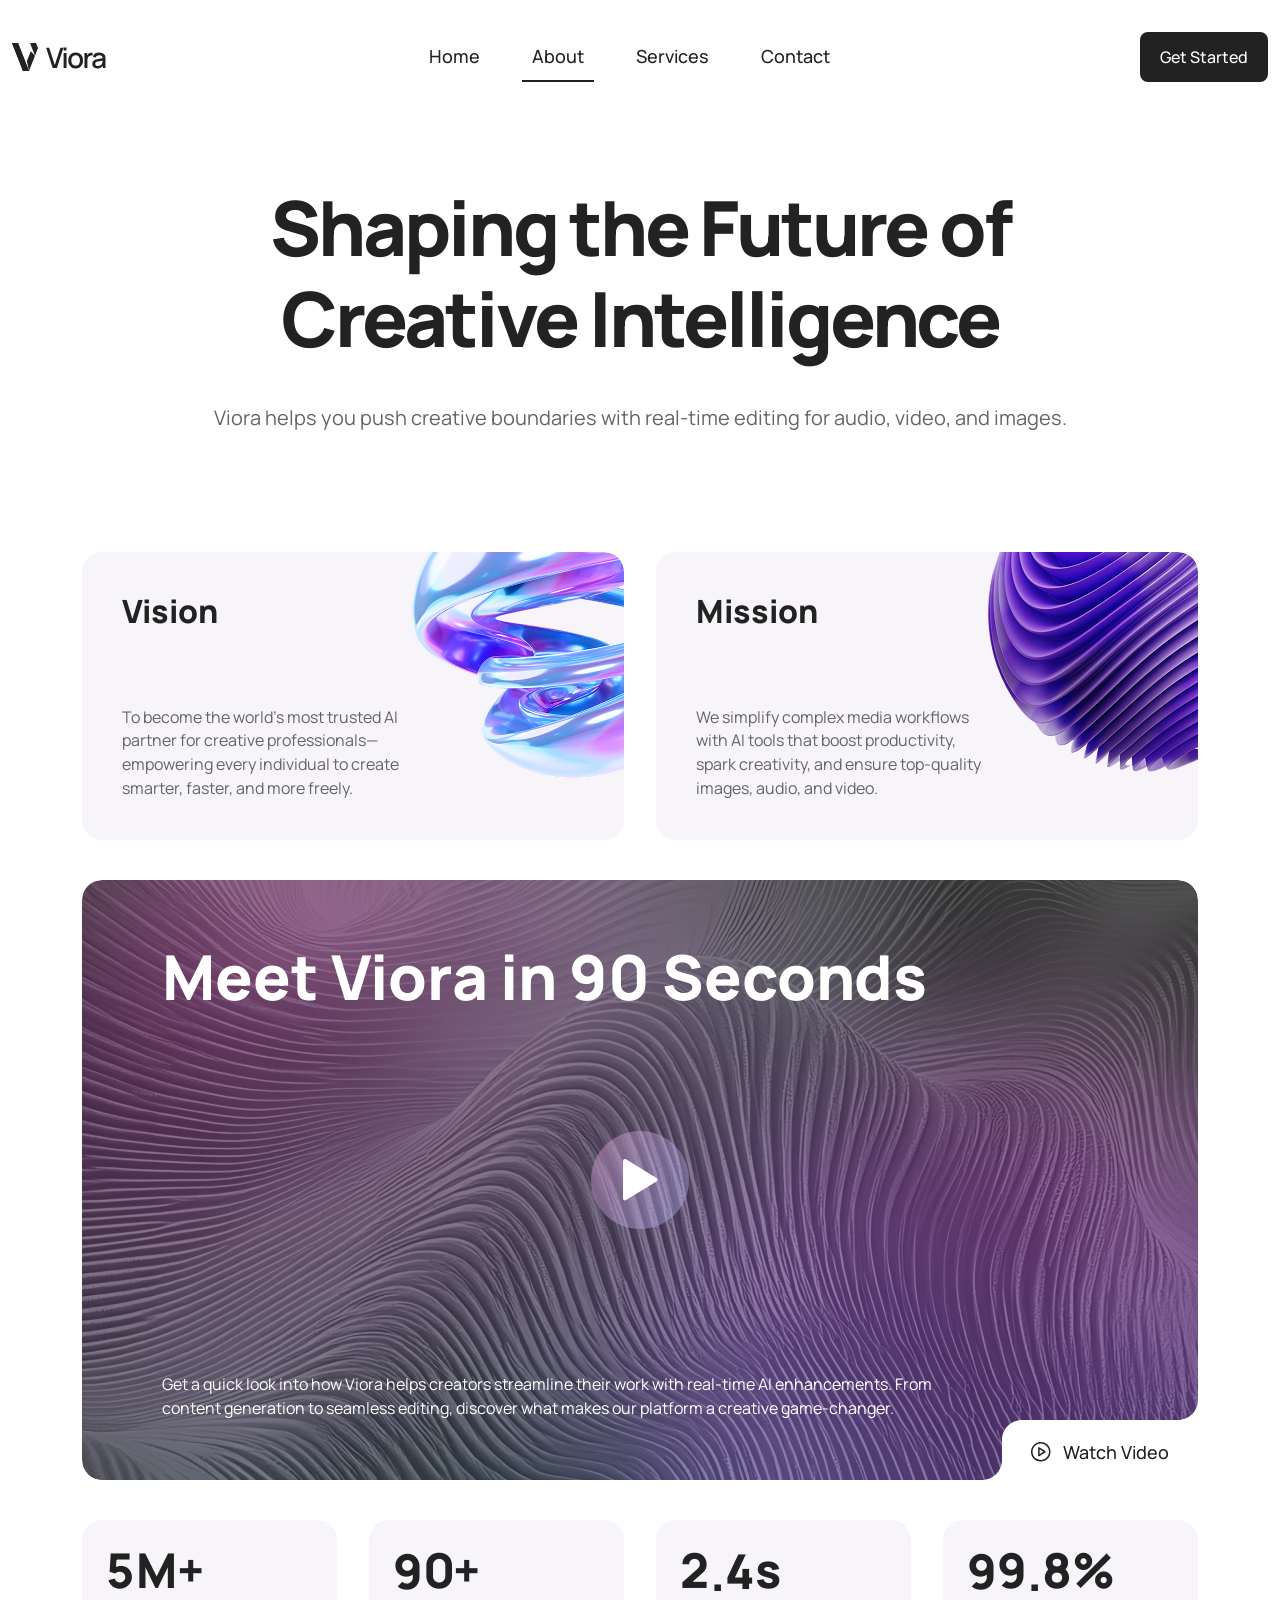
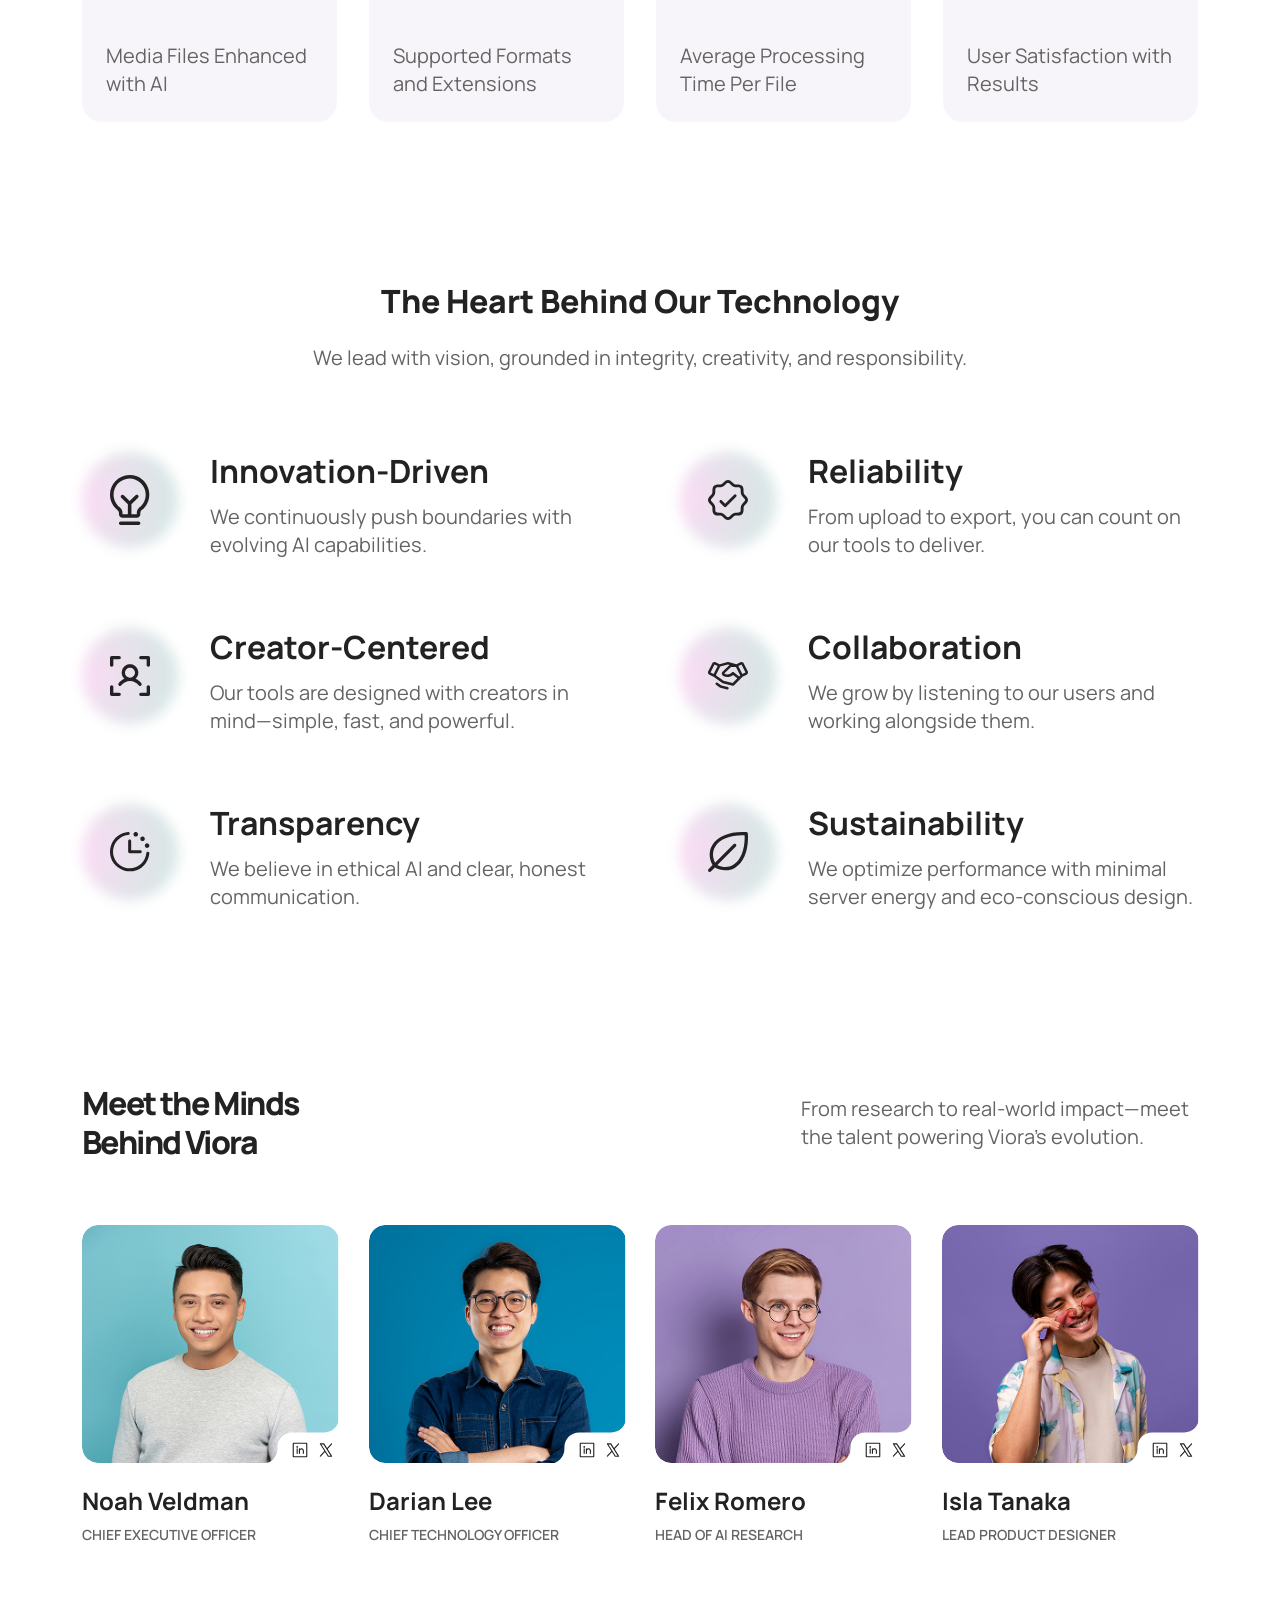
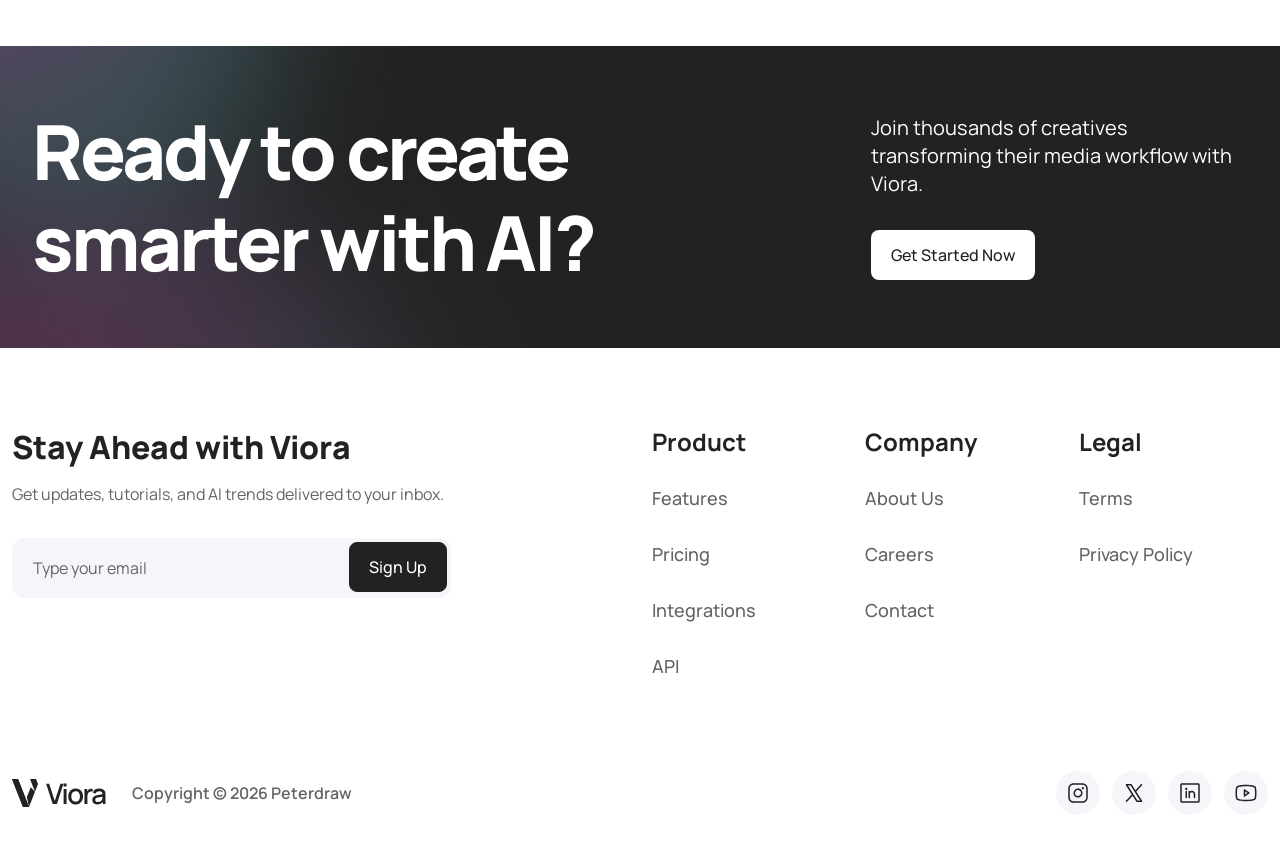
==== commit 5badcccb: "team share" ====
--- a/about.html
+++ b/about.html
@@ -402,10 +402,15 @@
             <img src="assets/img/team_1.jpg" alt="team image" class="cs_thumb_img">
             <div class="cs_social_btns">
               <a href="#" aria-label="Social link">
-                <img src="assets/img/LinkedinLogo.svg" alt="">
-              </a>
-              <a href="#" aria-label="Social link">
-                <img src="assets/img/XLogo.svg" alt="">
+                <img src="assets/img/LinkedinLogo.svg" alt="social icon">
+              </a>
+              <a href="#" aria-label="Social link">
+                <img src="assets/img/XLogo.svg" alt="social icon">
+              </a>
+            </div>
+            <div class="cs_social_share">
+              <a href="#" aria-label="Social link" class="cs_center cs_share_icon">
+                <img src="assets/img/share_icon.svg" alt="social share">
               </a>
             </div>
           </div>
--- a/assets/css/style.css
+++ b/assets/css/style.css
@@ -3081,6 +3081,12 @@
 .cs_cta_style_2 .cs_cta_content {
   width: min(100%, 377px);
 }
+.cs_cta_style_2 .cs_btn_lg.cs_type_1 {
+  padding: 17px 20px;
+  justify-content: center;
+  gap: 4px;
+  font-size: 16px;
+}
 @media (max-width: 1399px) {
   .cs_cta_style_2 {
     padding: 60px 32px;
@@ -3207,12 +3213,26 @@
 .cs_team_section_1 .cs_heading_style_1 .cs_heading_column_2 {
   width: min(400px, 100%);
 }
+@media (max-width: 991px) {
+  .cs_team_section_1 .cs_heading_style_1 {
+    text-align: center;
+  }
+  .cs_team_section_1 .cs_heading_style_1 .cs_heading_column_2 {
+    width: 100%;
+    align-items: center;
+  }
+}
 
 .cs_team_wrapper_1 {
   display: grid;
   grid-template-columns: repeat(4, 1fr);
   gap: 24px 40px;
 }
+@media (max-width: 1399px) {
+  .cs_team_wrapper_1 {
+    gap: 24px 30px;
+  }
+}
 @media (max-width: 1199px) {
   .cs_team_wrapper_1 {
     gap: 24px;
@@ -3221,11 +3241,6 @@
 @media (max-width: 991px) {
   .cs_team_wrapper_1 {
     grid-template-columns: repeat(2, 1fr);
-    gap: 24px 20px;
-  }
-}
-@media (max-width: 767px) {
-  .cs_team_wrapper_1 {
     gap: 20px;
   }
 }
@@ -3238,7 +3253,26 @@
   transform-style: preserve-3d;
   transition: transform 0.25s ease;
 }
-.cs_team_style_1 .cs_team_thumb .cs_thumb_img {
+.cs_team_style_1 .cs_team_thumb::before {
+  content: "";
+  position: absolute;
+  top: 0;
+  left: -75%;
+  width: 50%;
+  height: 100%;
+  z-index: 2;
+  background: linear-gradient(120deg, transparent, rgba(255, 255, 255, 0.55), transparent);
+  transform: skewX(-22deg);
+  transition: left 0.7s ease;
+}
+.cs_team_style_1 .cs_team_thumb:hover .cs_social_btns a {
+  transform: translateY(0);
+  box-shadow: none;
+}
+.cs_team_style_1 .cs_team_thumb:hover::before {
+  left: 130%;
+}
+.cs_team_style_1 .cs_thumb_img {
   width: 100%;
   height: auto;
   -o-object-fit: cover;
@@ -3254,42 +3288,33 @@
   -webkit-mask-position: right;
           mask-position: right;
 }
-.cs_team_style_1 .cs_team_thumb .cs_social_btns {
+.cs_team_style_1 .cs_social_btns,
+.cs_team_style_1 .cs_social_share {
   position: absolute;
   bottom: 0;
   right: 0;
   gap: 0;
   padding: 2px 6px;
 }
-.cs_team_style_1 .cs_team_thumb .cs_social_btns a {
+.cs_team_style_1 .cs_social_btns a,
+.cs_team_style_1 .cs_social_share a {
   height: 26px;
   width: 26px;
   background: transparent;
   border-radius: 0;
-}
-.cs_team_style_1 .cs_team_thumb .cs_social_btns img {
+  padding: 4px;
+}
+.cs_team_style_1 .cs_social_btns img,
+.cs_team_style_1 .cs_social_share img {
   height: auto;
-  width: auto;
+  width: 100%;
   border-radius: 0;
 }
-.cs_team_style_1 .cs_team_thumb::before {
-  content: "";
-  position: absolute;
-  top: 0;
-  left: -75%;
-  width: 50%;
-  height: 100%;
-  z-index: 2;
-  background: linear-gradient(120deg, transparent, rgba(255, 255, 255, 0.55), transparent);
-  transform: skewX(-22deg);
-  transition: left 0.7s ease;
-}
-.cs_team_style_1 .cs_team_thumb:hover .cs_social_btns a {
-  transform: translateY(0);
-  box-shadow: none;
-}
-.cs_team_style_1 .cs_team_thumb:hover::before {
-  left: 130%;
+.cs_team_style_1 .cs_social_share {
+  display: none;
+}
+.cs_team_style_1 .cs_social_share a {
+  padding: 6px;
 }
 .cs_team_style_1 .cs_title {
   transition: background 0.4s ease;
@@ -3303,6 +3328,52 @@
 .cs_team_style_1 .cs_designation {
   margin-top: auto;
   text-transform: uppercase;
+}
+@media (max-width: 1399px) {
+  .cs_team_style_1 .cs_social_btns {
+    padding: 0;
+  }
+}
+@media (max-width: 1199px) {
+  .cs_team_style_1 .cs_team_thumb {
+    width: 100%;
+    aspect-ratio: 1/1;
+  }
+  .cs_team_style_1 .cs_thumb_img {
+    height: 100%;
+    -webkit-mask-image: url(../img/team_mobile_mask.svg);
+            mask-image: url(../img/team_mobile_mask.svg);
+  }
+  .cs_team_style_1 .cs_social_btns {
+    display: none;
+  }
+  .cs_team_style_1 .cs_social_share {
+    display: block;
+  }
+}
+@media (max-width: 991px) {
+  .cs_team_style_1 .cs_social_share {
+    padding: 12px;
+  }
+  .cs_team_style_1 .cs_social_share a {
+    padding: 0;
+  }
+}
+@media (max-width: 767px) {
+  .cs_team_style_1 .cs_social_share {
+    padding: 4px;
+  }
+  .cs_team_style_1 .cs_social_share a {
+    padding: 4px;
+  }
+}
+@media (max-width: 480px) {
+  .cs_team_style_1 .cs_social_share {
+    padding: 0;
+  }
+  .cs_team_style_1 .cs_social_share a {
+    padding: 6px;
+  }
 }
 
 /*===============================================
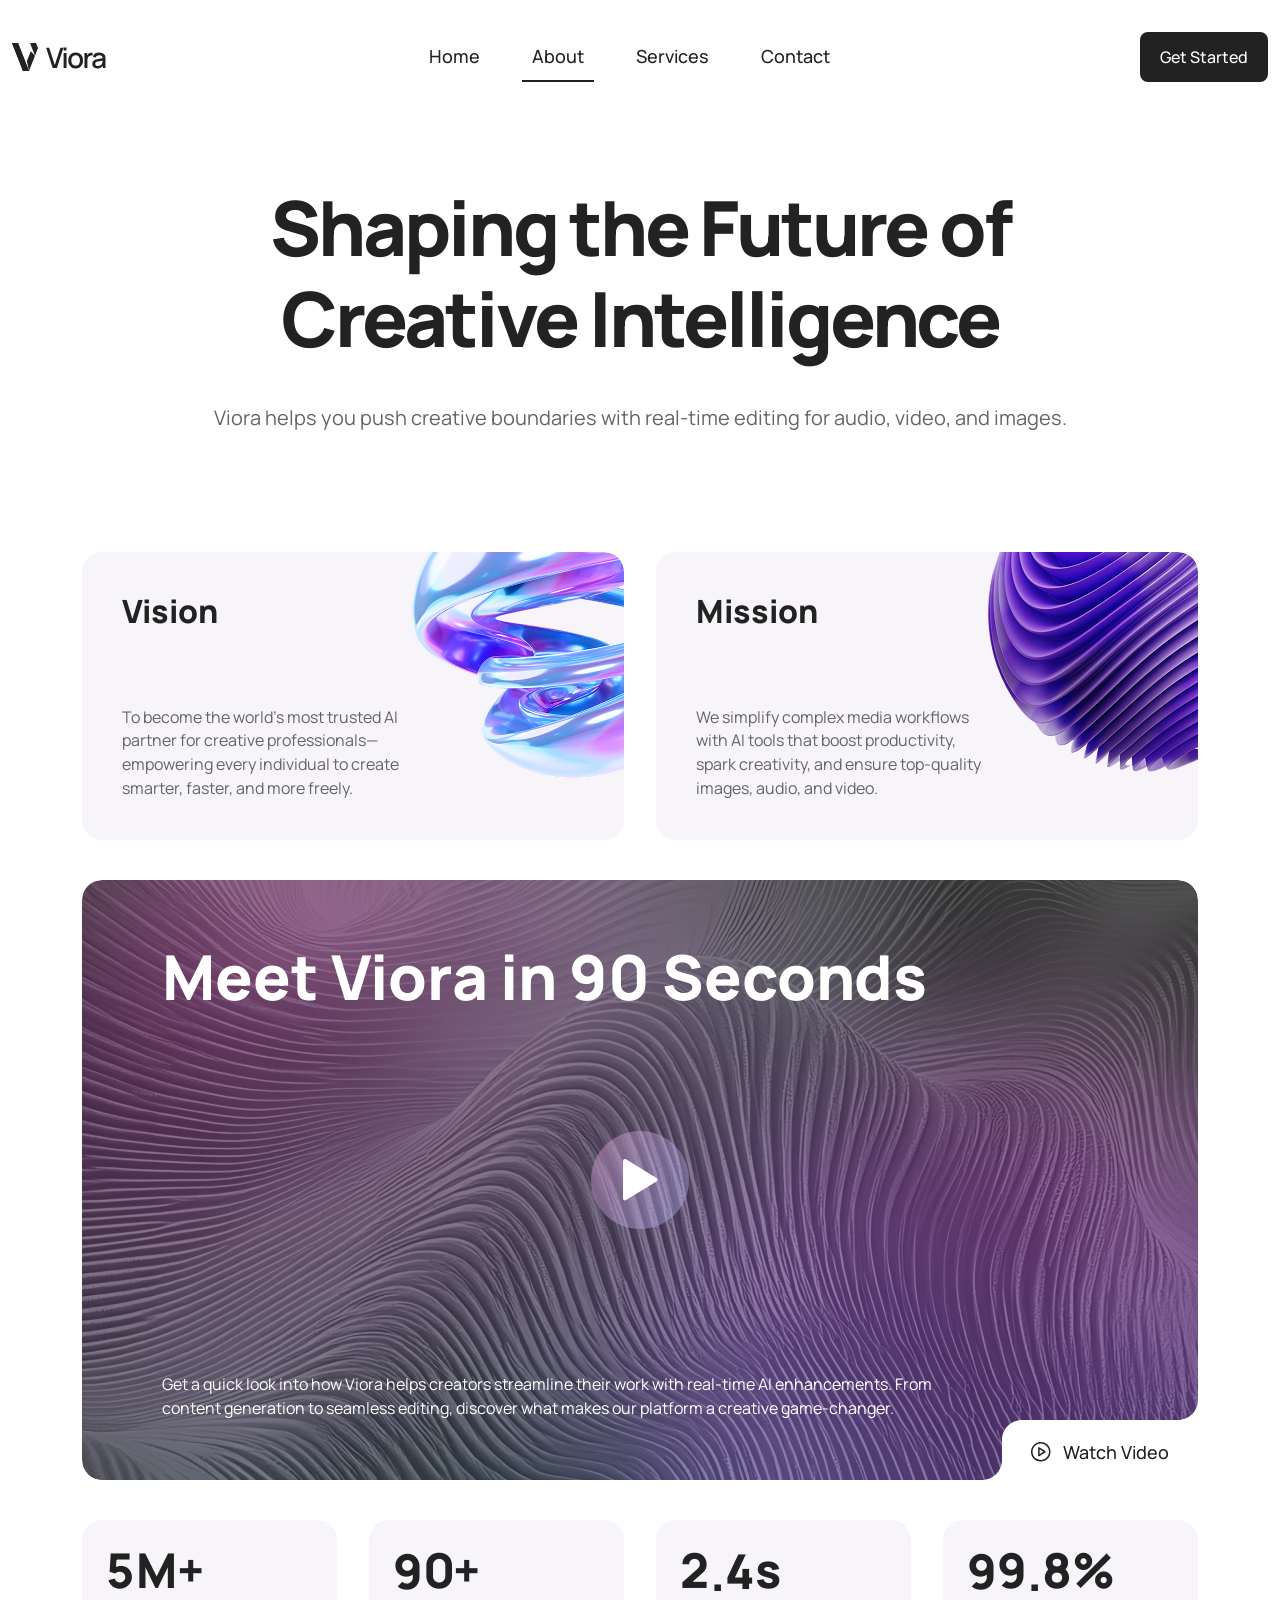
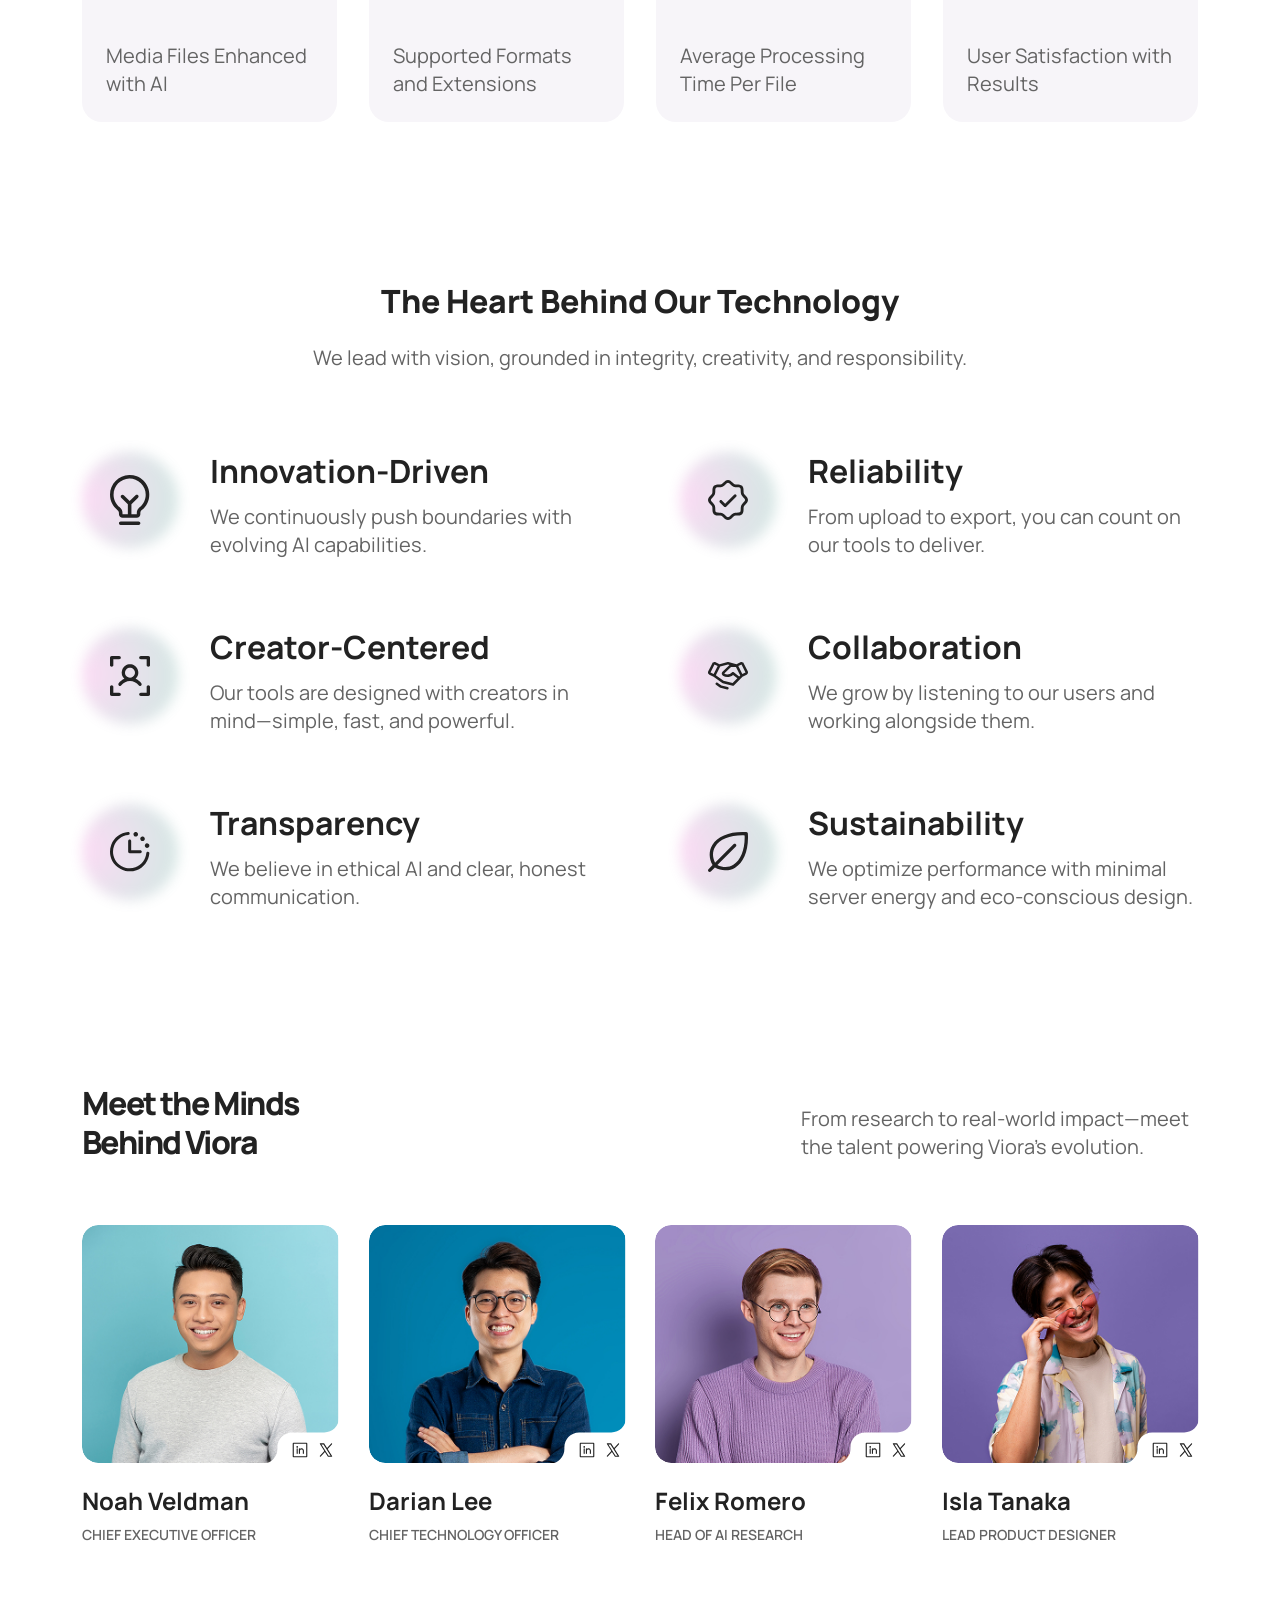
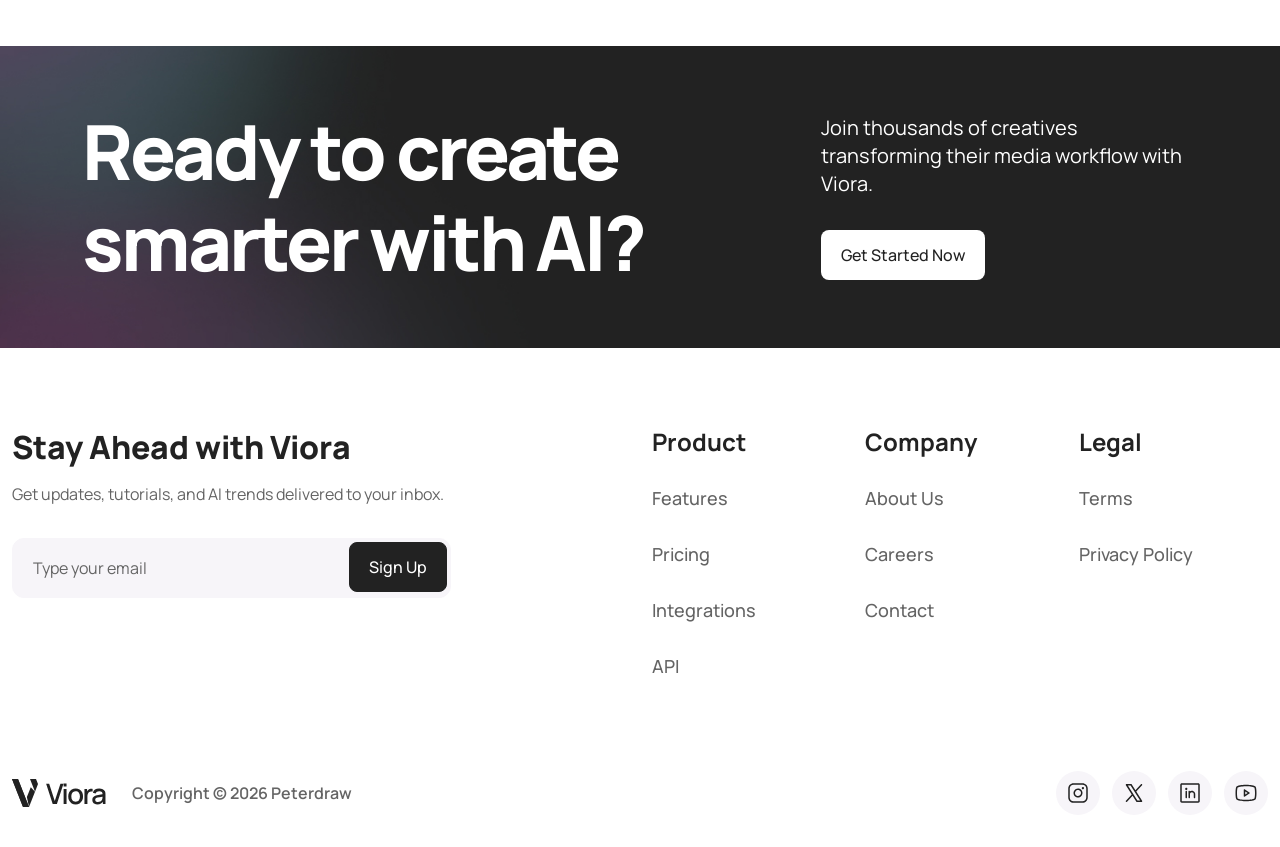
==== commit 738b6b61: "cta" ====
--- a/about.html
+++ b/about.html
@@ -135,7 +135,7 @@
                     </ul> -->
                   </li>
                   <li>
-                    <a href="#" aria-label="Menu link">Services</a>
+                    <a href="services.html" aria-label="Menu link">Services</a>
                   </li>
                   <!-- <li class="menu-item-has-children">
                     <a href="#" aria-label="Menu link">Pages</a>
@@ -422,10 +422,15 @@
             <img src="assets/img/team_2.jpg" alt="team image" class="cs_thumb_img">
             <div class="cs_social_btns">
               <a href="#" aria-label="Social link">
-                <img src="assets/img/LinkedinLogo.svg" alt="">
-              </a>
-              <a href="#" aria-label="Social link">
-                <img src="assets/img/XLogo.svg" alt="">
+                <img src="assets/img/LinkedinLogo.svg" alt="social icon">
+              </a>
+              <a href="#" aria-label="Social link">
+                <img src="assets/img/XLogo.svg" alt="social icon">
+              </a>
+            </div>
+            <div class="cs_social_share">
+              <a href="#" aria-label="Social link" class="cs_center cs_share_icon">
+                <img src="assets/img/share_icon.svg" alt="social share">
               </a>
             </div>
           </div>
@@ -437,10 +442,15 @@
             <img src="assets/img/team_3.jpg" alt="team image" class="cs_thumb_img">
             <div class="cs_social_btns">
               <a href="#" aria-label="Social link">
-                <img src="assets/img/LinkedinLogo.svg" alt="">
-              </a>
-              <a href="#" aria-label="Social link">
-                <img src="assets/img/XLogo.svg" alt="">
+                <img src="assets/img/LinkedinLogo.svg" alt="social icon">
+              </a>
+              <a href="#" aria-label="Social link">
+                <img src="assets/img/XLogo.svg" alt="social icon">
+              </a>
+            </div>
+            <div class="cs_social_share">
+              <a href="#" aria-label="Social link" class="cs_center cs_share_icon">
+                <img src="assets/img/share_icon.svg" alt="social share">
               </a>
             </div>
           </div>
@@ -452,10 +462,15 @@
             <img src="assets/img/team_4.jpg" alt="team image" class="cs_thumb_img">
             <div class="cs_social_btns">
               <a href="#" aria-label="Social link">
-                <img src="assets/img/LinkedinLogo.svg" alt="">
-              </a>
-              <a href="#" aria-label="Social link">
-                <img src="assets/img/XLogo.svg" alt="">
+                <img src="assets/img/LinkedinLogo.svg" alt="social icon">
+              </a>
+              <a href="#" aria-label="Social link">
+                <img src="assets/img/XLogo.svg" alt="social icon">
+              </a>
+            </div>
+            <div class="cs_social_share">
+              <a href="#" aria-label="Social link" class="cs_center cs_share_icon">
+                <img src="assets/img/share_icon.svg" alt="social share">
               </a>
             </div>
           </div>
@@ -470,13 +485,16 @@
 
   <!-- Start of CTA Section  -->
   <section class="cs_cta_style_2 cs_bg_filed" data-src="assets/img/cta_2.jpg">
-    <div class="cs_heading_style_3">
-      <h2 class="cs_title cs_fs_76 cs_white mb-0">Ready to create smarter with AI?</h2>
-      <div class="cs_cta_content">
-        <p class="cs_description cs_fs_20 cs_white cs_mb_32 cs_mb_lg_60">Join thousands of creatives transforming their
-          media
-          workflow with Viora.</p>
-        <a href="contact.html" aria-label="Get start button" class="cs_btn_lg cs_type_1">Get Started Now</a>
+    <div class="container">
+      <div class="cs_heading_style_3">
+        <h2 class="cs_title cs_fs_76 cs_white mb-0">Ready to create smarter with AI?</h2>
+        <div class="cs_cta_content">
+          <p class="cs_description cs_fs_20 cs_white cs_mb_32 cs_mb_lg_60">Join thousands of creatives transforming
+            their
+            media
+            workflow with Viora.</p>
+          <a href="contact.html" aria-label="Get start button" class="cs_btn_lg cs_type_1">Get Started Now</a>
+        </div>
       </div>
     </div>
   </section>
--- a/assets/css/style.css
+++ b/assets/css/style.css
@@ -3031,17 +3031,33 @@
   }
 }
 
-.cs_page_header_section_1 {
+.cs_page_header_section_1,
+.cs_page_header_section_2 {
   padding: 182px 40px 120px;
 }
-.cs_page_header_section_1 .container {
-  max-width: 1344px;
-}
-.cs_page_header_section_1 .cs_title {
+.cs_page_header_section_1 .cs_title,
+.cs_page_header_section_2 .cs_title {
   letter-spacing: -3.04px;
 }
 @media (max-width: 1199px) {
-  .cs_page_header_section_1 {
+  .cs_page_header_section_1,
+  .cs_page_header_section_2 {
+    padding: 128px 0 60px;
+  }
+}
+
+.cs_page_header_section_2 {
+  padding-bottom: 80px;
+}
+.cs_page_header_section_2 .cs_heading_style_3 {
+  width: min(100%, 840px);
+  margin: 0 auto;
+}
+.cs_page_header_section_2 .cs_title {
+  letter-spacing: -3.04px;
+}
+@media (max-width: 1199px) {
+  .cs_page_header_section_2 {
     padding: 128px 0 60px;
   }
 }
@@ -3049,15 +3065,18 @@
 /*=======================================================
   CTA Style 1
 =========================================================*/
-.cs_cta_style_1 {
-  padding: 100px;
-}
-.cs_cta_style_1 .cs_heading_style_3 {
+.cs_cta_style_1,
+.cs_cta_style_3 {
+  padding: 100px 0;
+}
+.cs_cta_style_1 .cs_heading_style_3,
+.cs_cta_style_3 .cs_heading_style_3 {
   width: min(100%, 733px);
   margin: 0 auto;
 }
 @media (max-width: 1199px) {
-  .cs_cta_style_1 {
+  .cs_cta_style_1,
+  .cs_cta_style_3 {
     padding: 60px 24px;
   }
 }
@@ -3066,7 +3085,7 @@
   CTA Style 2
 =========================================================*/
 .cs_cta_style_2 {
-  padding: 100px;
+  padding: 100px 0;
 }
 .cs_cta_style_2 .cs_heading_style_3 {
   display: flex;
@@ -3115,6 +3134,13 @@
 /*=======================================================
   CTA Style 3
 =========================================================*/
+.cs_cta_style_3 .cs_heading_style_3 {
+  width: min(100%, 1120px);
+}
+.cs_cta_style_3 .cs_title {
+  letter-spacing: -3.04px;
+}
+
 /*=======================================================
   Testimonial
 =========================================================*/
@@ -3207,6 +3233,9 @@
 /*=======================================================
   Team
 =========================================================*/
+.cs_team_section_1 .cs_heading_style_1 {
+  align-items: flex-end;
+}
 .cs_team_section_1 .cs_heading_style_1 .cs_heading_column_1 {
   letter-spacing: -1.6px;
 }
@@ -3345,7 +3374,22 @@
             mask-image: url(../img/team_mobile_mask.svg);
   }
   .cs_team_style_1 .cs_social_btns {
-    display: none;
+    display: flex;
+    top: 15px;
+    right: 6px;
+    bottom: initial;
+    flex-direction: column;
+    opacity: 0;
+    visibility: hidden;
+    transform: translateY(-8px);
+    pointer-events: none;
+    transition: opacity 0.3s ease, transform 0.3s ease, visibility 0.3s ease;
+  }
+  .cs_team_style_1 .cs_team_thumb.cs_socials_open .cs_social_btns {
+    opacity: 1;
+    visibility: visible;
+    transform: translateY(0);
+    pointer-events: auto;
   }
   .cs_team_style_1 .cs_social_share {
     display: block;
@@ -3372,7 +3416,7 @@
     padding: 0;
   }
   .cs_team_style_1 .cs_social_share a {
-    padding: 6px;
+    padding: 8px 4px 4px 8px;
   }
 }
 
@@ -3493,31 +3537,79 @@
   margin-top: -254px;
 }
 
-.cs_service_card_style_1 {
+.cs_service_card_wrapper_1,
+.cs_service_card_wrapper_2 {
+  transition: all 0.4s ease;
+}
+.cs_service_card_wrapper_1::after,
+.cs_service_card_wrapper_2::after {
+  content: "";
+  background: var(--radial-gradient);
+  height: 100%;
+  width: 100%;
+  position: absolute;
+  top: 0;
+  left: 0;
+  z-index: -1;
+  opacity: 0;
+  visibility: hidden;
+  transition: all 0.4s ease;
+  filter: blur(49px);
+}
+.cs_service_card_wrapper_1:hover::after,
+.cs_service_card_wrapper_2:hover::after {
+  visibility: visible;
+  opacity: 0.4;
+}
+.cs_service_card_wrapper_1:hover .cs_service_card_style_1::before,
+.cs_service_card_wrapper_2:hover .cs_service_card_style_1::before {
+  opacity: 1;
+  visibility: visible;
+}
+.cs_service_card_wrapper_1:hover .cs_title,
+.cs_service_card_wrapper_2:hover .cs_title {
+  background: var(--radial-gradient);
+  background-clip: text;
+  -webkit-background-clip: text;
+  -webkit-text-fill-color: transparent;
+}
+
+.cs_service_card_style_1,
+.cs_service_card_style_2 {
+  display: flex;
+  flex-direction: column;
+  justify-content: space-between;
   background-color: var(--bg-grey);
   border-radius: 16px;
+  width: 298px;
+  height: 100%;
+  min-height: 434px;
   -webkit-mask-image: url(../img/service_layer_mask.svg);
           mask-image: url(../img/service_layer_mask.svg);
   -webkit-mask-size: cover;
           mask-size: cover;
   -webkit-mask-repeat: no-repeat;
           mask-repeat: no-repeat;
-  width: 298px;
-  height: 434px;
   transition: all 0.4s ease;
 }
-.cs_service_card_style_1 .cs_card_thumb {
-  position: absolute;
-  top: 0;
-  right: -1px;
-}
-.cs_service_card_style_1 .cs_card_info {
-  position: absolute;
-  bottom: 0;
-  left: 0;
+.cs_service_card_style_1 .cs_card_thumb,
+.cs_service_card_style_2 .cs_card_thumb {
+  margin-right: -1px;
+}
+.cs_service_card_style_1 .cs_card_info,
+.cs_service_card_style_2 .cs_card_info {
   padding: 0 24px 24px;
 }
-.cs_service_card_style_1::before {
+.cs_service_card_style_1 .cs_description,
+.cs_service_card_style_2 .cs_description {
+  display: -webkit-box;
+  -webkit-box-orient: vertical;
+  -webkit-line-clamp: 3;
+  line-clamp: 3;
+  overflow: hidden;
+}
+.cs_service_card_style_1::before,
+.cs_service_card_style_2::before {
   content: "";
   position: absolute;
   top: 0;
@@ -3537,36 +3629,63 @@
   transition: all 0.4s ease;
 }
 
-.cs_service_card_wrapper_1 {
-  transition: all 0.4s ease;
-}
-.cs_service_card_wrapper_1::after {
-  content: "";
-  background: var(--radial-gradient);
-  height: 100%;
-  width: 100%;
+.cs_service_card_grid {
+  display: grid;
+  grid-template-columns: repeat(3, 1fr);
+  gap: 32px;
+}
+
+.cs_service_card_wrapper_2::after {
+  filter: blur(60px);
+}
+.cs_service_card_wrapper_2 .cs_btn_sm.cs_type_2 {
   position: absolute;
   top: 0;
-  left: 0;
-  z-index: -1;
+  right: 0;
+  border-color: transparent;
+  padding: 11px 17px;
+  visibility: hidden;
   opacity: 0;
-  visibility: hidden;
-  transition: all 0.4s ease;
-  filter: blur(49px);
-}
-.cs_service_card_wrapper_1:hover::after {
+  transform: translateY(-20px);
+}
+.cs_service_card_wrapper_2 .cs_btn_sm.cs_type_2::after {
+  content: none;
+}
+.cs_service_card_wrapper_2:hover::after {
+  opacity: 0.2;
+}
+.cs_service_card_wrapper_2:hover .cs_btn_sm.cs_type_2 {
   visibility: visible;
-  opacity: 0.4;
-}
-.cs_service_card_wrapper_1:hover .cs_service_card_style_1::before {
   opacity: 1;
-  visibility: visible;
-}
-.cs_service_card_wrapper_1:hover .cs_title {
-  background: var(--radial-gradient);
-  background-clip: text;
-  -webkit-background-clip: text;
-  -webkit-text-fill-color: transparent;
+  transform: translateY(0);
+}
+.cs_service_card_wrapper_2:hover .cs_service_card_style_2 {
+  background-color: var(--white);
+  -webkit-mask-size: 100%;
+          mask-size: 100%;
+  -webkit-mask-position: right 0;
+          mask-position: right 0;
+}
+
+.cs_service_card_style_2 {
+  gap: 15px;
+  border-radius: 20px;
+  width: 100%;
+  min-height: 400px;
+  -webkit-mask-image: url(../img/service_layer_mask_2.svg);
+          mask-image: url(../img/service_layer_mask_2.svg);
+  -webkit-mask-size: calc(100% + 47px);
+          mask-size: calc(100% + 47px);
+  -webkit-mask-position: right -47px;
+          mask-position: right -47px;
+}
+.cs_service_card_style_2 .cs_card_thumb {
+  width: 100%;
+  display: flex;
+  justify-content: center;
+}
+.cs_service_card_style_2 .cs_card_info {
+  padding: 0 32px 32px;
 }
 
 /*=======================================================
@@ -3906,7 +4025,8 @@
   letter-spacing: -1.6px;
 }
 
-.cs_pricing_wrapper_1 {
+.cs_pricing_wrapper_1,
+.cs_pricing_wrapper_2 {
   display: grid;
   grid-template-columns: repeat(3, 1fr);
   gap: 16px 0;
@@ -3914,106 +4034,136 @@
   border-radius: 16px;
 }
 @media (max-width: 1199px) {
-  .cs_pricing_wrapper_1 {
+  .cs_pricing_wrapper_1,
+  .cs_pricing_wrapper_2 {
     padding: 16px;
   }
 }
 @media (max-width: 991px) {
-  .cs_pricing_wrapper_1 {
+  .cs_pricing_wrapper_1,
+  .cs_pricing_wrapper_2 {
     grid-template-columns: repeat(1, 1fr);
   }
 }
 
-.cs_pricing_style_1 {
+.cs_pricing_style_1,
+.cs_pricing_style_2 {
   padding: 32px;
   height: 100%;
   background-color: var(--white);
   transition: all 0.4s ease;
 }
 @media (min-width: 1200px) {
-  .cs_pricing_style_1:not(:last-child) {
+  .cs_pricing_style_1:not(:last-child),
+  .cs_pricing_style_2:not(:last-child) {
     padding-right: 48px;
   }
 }
 @media (max-width: 1199px) {
-  .cs_pricing_style_1:not(:last-child) {
+  .cs_pricing_style_1:not(:last-child),
+  .cs_pricing_style_2:not(:last-child) {
     padding-right: 32px;
   }
 }
 @media (max-width: 767px) {
-  .cs_pricing_style_1 {
+  .cs_pricing_style_1,
+  .cs_pricing_style_2 {
     padding: 16px;
   }
-  .cs_pricing_style_1:not(:last-child) {
+  .cs_pricing_style_1:not(:last-child),
+  .cs_pricing_style_2:not(:last-child) {
     padding-right: 16px;
   }
 }
-.cs_pricing_style_1:first-child {
+.cs_pricing_style_1:first-child,
+.cs_pricing_style_2:first-child {
   background-color: transparent;
 }
 .cs_pricing_style_1:first-child .cs_plan_title,
 .cs_pricing_style_1:first-child .monthlyPrice,
-.cs_pricing_style_1:first-child .cs_pricing_list {
+.cs_pricing_style_1:first-child .cs_pricing_list,
+.cs_pricing_style_2:first-child .cs_plan_title,
+.cs_pricing_style_2:first-child .monthlyPrice,
+.cs_pricing_style_2:first-child .cs_pricing_list {
   color: var(--white);
 }
-.cs_pricing_style_1:first-child .cs_description {
+.cs_pricing_style_1:first-child .cs_description,
+.cs_pricing_style_2:first-child .cs_description {
   color: var(--line-grey);
 }
-.cs_pricing_style_1:first-child .cs_btn_lg {
+.cs_pricing_style_1:first-child .cs_btn_lg,
+.cs_pricing_style_2:first-child .cs_btn_lg {
   background-color: var(--white);
   color: var(--black);
 }
-.cs_pricing_style_1:nth-child(2) {
+.cs_pricing_style_1:nth-child(2),
+.cs_pricing_style_2:nth-child(2) {
   border-radius: 16px 0 0 16px;
 }
 @media (max-width: 991px) {
-  .cs_pricing_style_1:nth-child(2) {
+  .cs_pricing_style_1:nth-child(2),
+  .cs_pricing_style_2:nth-child(2) {
     border-radius: 16px;
   }
 }
-.cs_pricing_style_1:nth-child(3) {
+.cs_pricing_style_1:nth-child(3),
+.cs_pricing_style_2:nth-child(3) {
   border-radius: 0 16px 16px 0;
 }
 @media (max-width: 991px) {
-  .cs_pricing_style_1:nth-child(3) {
+  .cs_pricing_style_1:nth-child(3),
+  .cs_pricing_style_2:nth-child(3) {
     border-radius: 16px;
   }
 }
-.cs_pricing_style_1 .cs_pricing_table {
+.cs_pricing_style_1 .cs_pricing_table,
+.cs_pricing_style_2 .cs_pricing_table {
   width: 100%;
   height: 100%;
   display: flex;
   flex-direction: column;
 }
-.cs_pricing_style_1 .cs_price {
+.cs_pricing_style_1 .cs_price,
+.cs_pricing_style_2 .cs_price {
   display: flex;
   align-items: center;
   gap: 0 5px;
 }
-.cs_pricing_style_1 .monthlyPrice {
+.cs_pricing_style_1 .monthlyPrice,
+.cs_pricing_style_2 .monthlyPrice {
   color: var(--black);
   letter-spacing: -1.6px;
 }
-.cs_pricing_style_1 .monthlyText {
+.cs_pricing_style_1 .monthlyText,
+.cs_pricing_style_2 .monthlyText {
   align-self: flex-end;
 }
-.cs_pricing_style_1 .cs_pricing_list {
+.cs_pricing_style_1 .cs_pricing_list,
+.cs_pricing_style_2 .cs_pricing_list {
   color: var(--black);
 }
-.cs_pricing_style_1 .cs_pricing_list li {
+.cs_pricing_style_1 .cs_pricing_list li,
+.cs_pricing_style_2 .cs_pricing_list li {
   position: relative;
   padding-left: 32px;
   margin-bottom: 12px;
 }
-.cs_pricing_style_1 .cs_pricing_list li:last-child {
+.cs_pricing_style_1 .cs_pricing_list li:last-child,
+.cs_pricing_style_2 .cs_pricing_list li:last-child {
   margin-bottom: 56px;
 }
 @media (max-width: 991px) {
-  .cs_pricing_style_1 .cs_pricing_list li:last-child {
+  .cs_pricing_style_1 .cs_pricing_list li:last-child,
+  .cs_pricing_style_2 .cs_pricing_list li:last-child {
     margin-bottom: 48px;
   }
 }
-.cs_pricing_style_1 .cs_icon {
+.cs_pricing_style_1 .cs_pricing_list li span,
+.cs_pricing_style_2 .cs_pricing_list li span {
+  display: flex;
+}
+.cs_pricing_style_1 .cs_icon,
+.cs_pricing_style_2 .cs_icon {
   position: absolute;
   left: 0;
   top: 0;
@@ -4023,7 +4173,8 @@
   align-items: center;
   justify-content: center;
 }
-.cs_pricing_style_1 .cs_icon::before {
+.cs_pricing_style_1 .cs_icon::before,
+.cs_pricing_style_2 .cs_icon::before {
   content: "";
   height: 18px;
   width: 18px;
@@ -4036,17 +4187,82 @@
   opacity: 0.56;
   border-radius: 50%;
 }
-.cs_pricing_style_1 .cs_icon .img {
+.cs_pricing_style_1 .cs_icon .img,
+.cs_pricing_style_2 .cs_icon .img {
   position: relative;
   z-index: 2;
   width: 100%;
   height: auto;
 }
-.cs_pricing_style_1 .cs_pricing_btn {
+.cs_pricing_style_1 .cs_pricing_btn,
+.cs_pricing_style_2 .cs_pricing_btn {
   margin-top: auto;
 }
-.cs_pricing_style_1 .cs_pricing_btn .cs_btn_lg {
+.cs_pricing_style_1 .cs_pricing_btn .cs_btn_lg,
+.cs_pricing_style_2 .cs_pricing_btn .cs_btn_lg {
   margin-top: auto;
+}
+
+.cs_pricing_wrapper_2 {
+  gap: 24px 32px;
+  padding: 0;
+}
+
+.cs_pricing_style_2 {
+  padding: 40px 32px 32px !important;
+  background-color: var(--bg-grey) !important;
+  border-radius: 16px !important;
+  position: relative;
+}
+.cs_pricing_style_2::after {
+  content: "";
+  background: var(--radial-gradient);
+  height: 100%;
+  width: 100%;
+  position: absolute;
+  top: 0;
+  left: 0;
+  z-index: -1;
+  opacity: 0;
+  visibility: hidden;
+  transition: all 0.4s ease;
+  filter: blur(40px);
+}
+.cs_pricing_style_2:first-child .cs_plan_title,
+.cs_pricing_style_2:first-child .monthlyPrice,
+.cs_pricing_style_2:first-child .cs_pricing_list {
+  color: var(--black);
+}
+.cs_pricing_style_2:first-child .cs_description {
+  color: var(--text-grey);
+}
+.cs_pricing_style_2:first-child .cs_btn_lg {
+  background-color: var(--black);
+  color: var(--white);
+}
+.cs_pricing_style_2 .cs_plan_title {
+  transition: background 0.4s ease;
+}
+.cs_pricing_style_2 .cs_price {
+  margin-top: auto;
+}
+.cs_pricing_style_2 .cs_pricing_btn {
+  margin-top: 0;
+}
+.cs_pricing_style_2:hover, .cs_pricing_style_2.cs_active {
+  background-color: var(--white) !important;
+}
+.cs_pricing_style_2:hover::after, .cs_pricing_style_2.cs_active::after {
+  opacity: 0.3;
+  visibility: visible;
+}
+.cs_pricing_style_2:hover .cs_plan_title,
+.cs_pricing_style_2:hover .monthlyPrice, .cs_pricing_style_2.cs_active .cs_plan_title,
+.cs_pricing_style_2.cs_active .monthlyPrice {
+  background: var(--radial-gradient);
+  background-clip: text;
+  -webkit-background-clip: text;
+  -webkit-text-fill-color: transparent;
 }
 
 /*==========================================================
@@ -4508,6 +4724,26 @@
   }
 }
 
+.cs_feature_section_2 .cs_heading_style_1 {
+  align-items: flex-start;
+}
+
+.cs_iconbox_wrapper_3 {
+  display: grid;
+  grid-template-columns: repeat(5, 1fr);
+  gap: 40px;
+}
+
+.cs_iconbox_style_3 {
+  height: 100%;
+  min-height: 230px;
+  padding: 24px 6px 0;
+}
+.cs_iconbox_style_3 .cs_icon {
+  height: 40px;
+  width: 40px;
+}
+
 /*=======================================================
   FAQ
 =========================================================*/
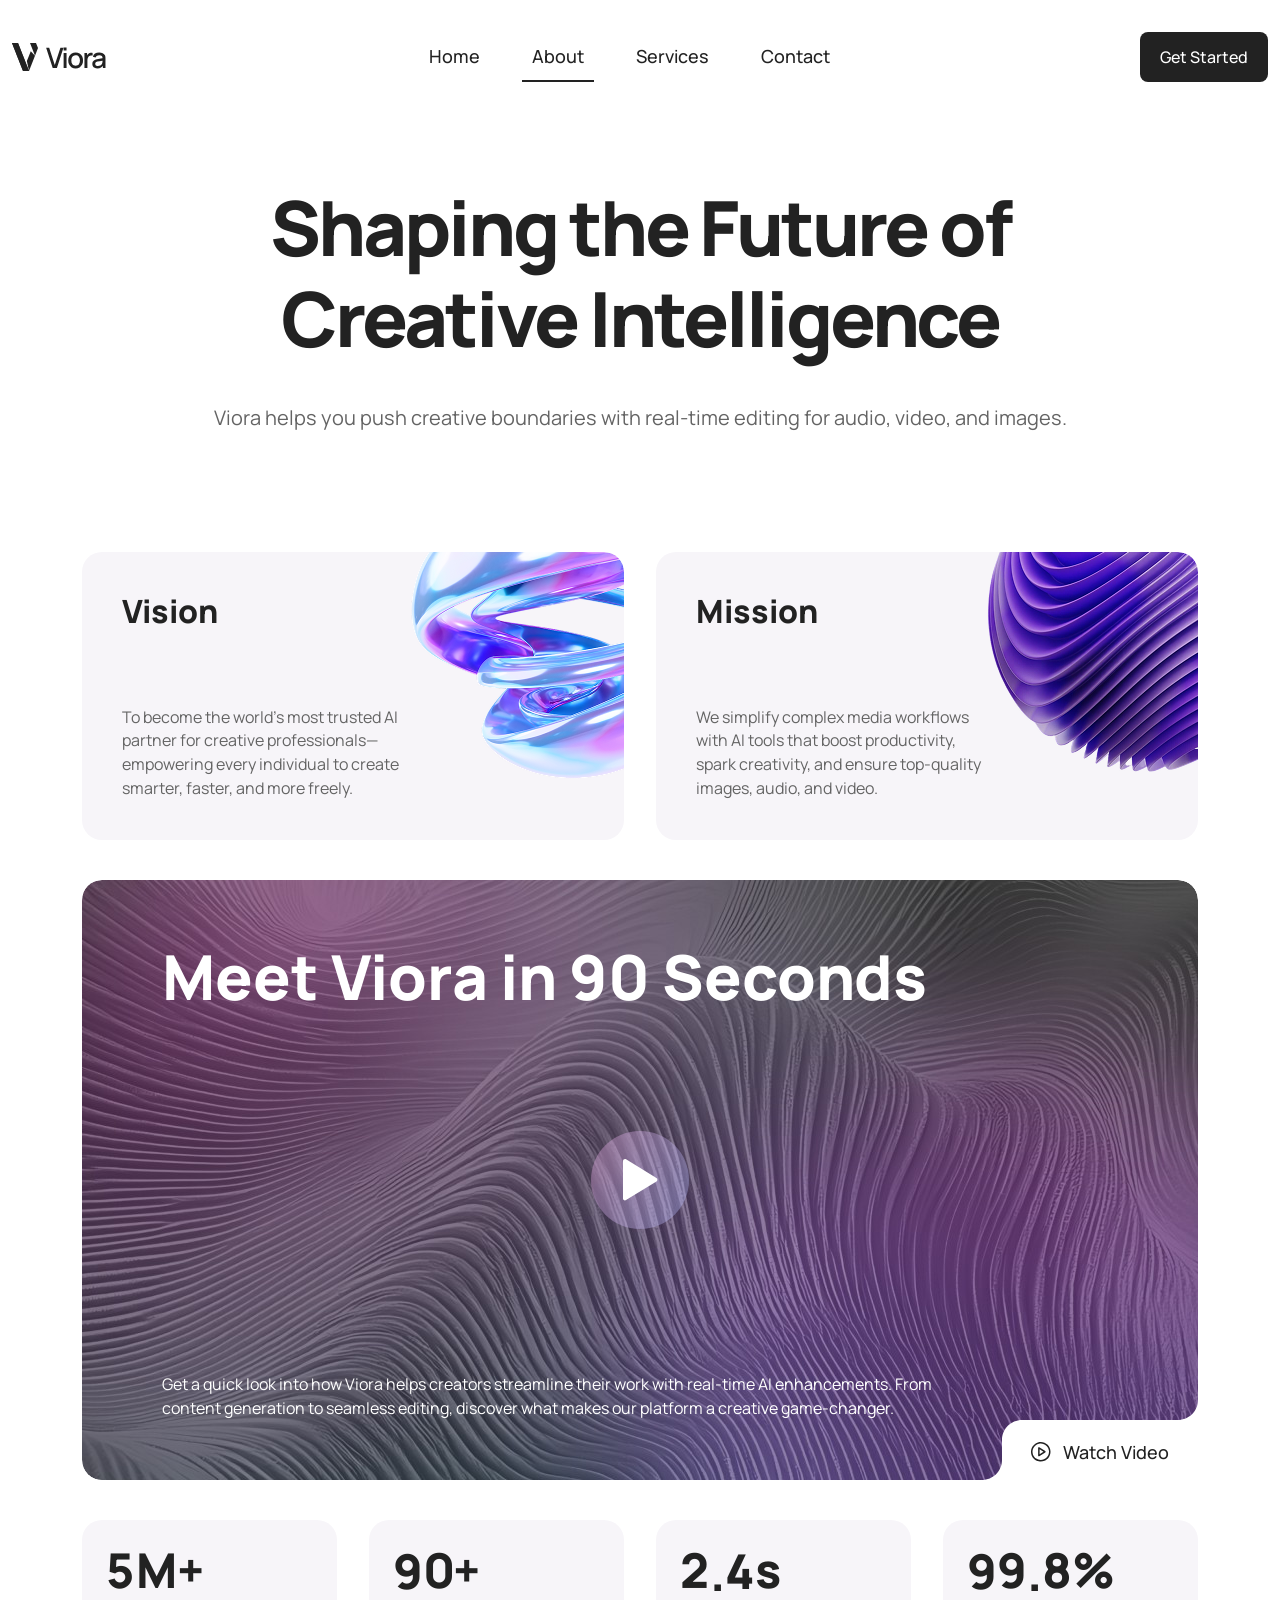
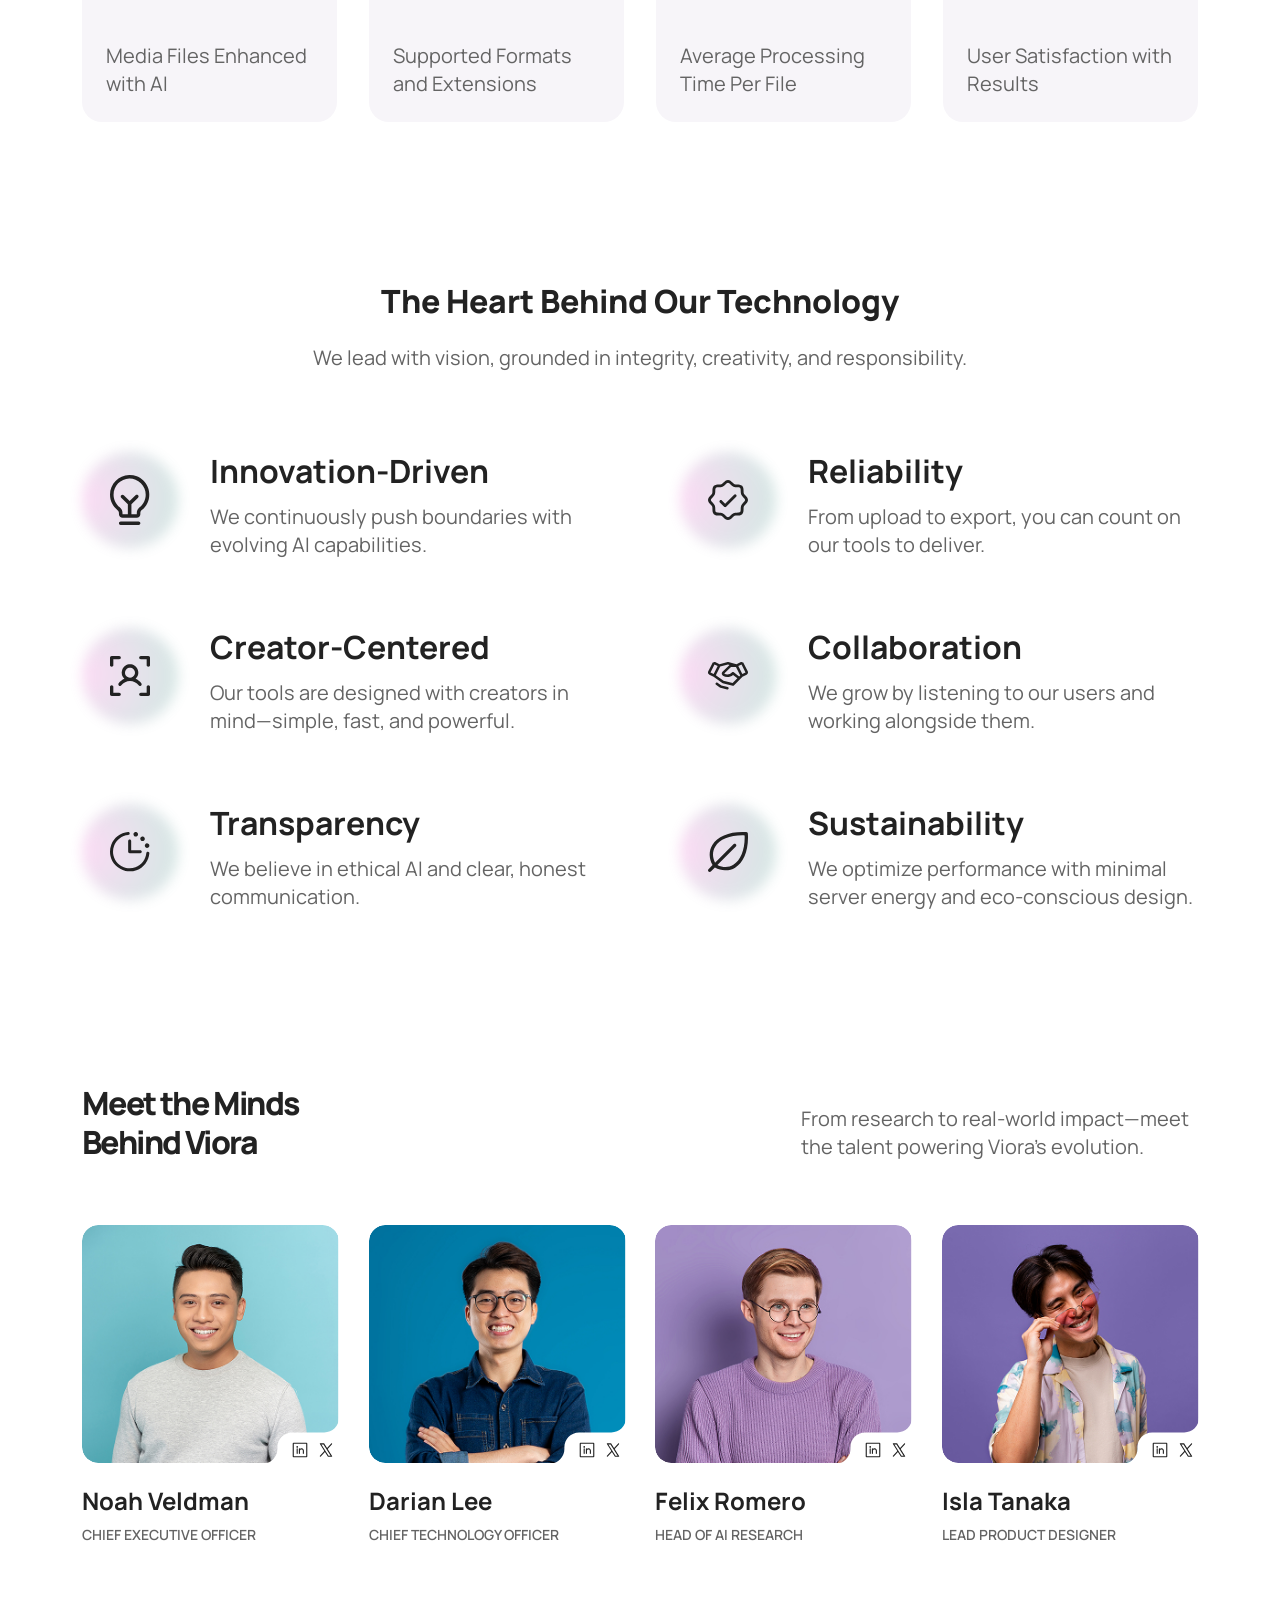
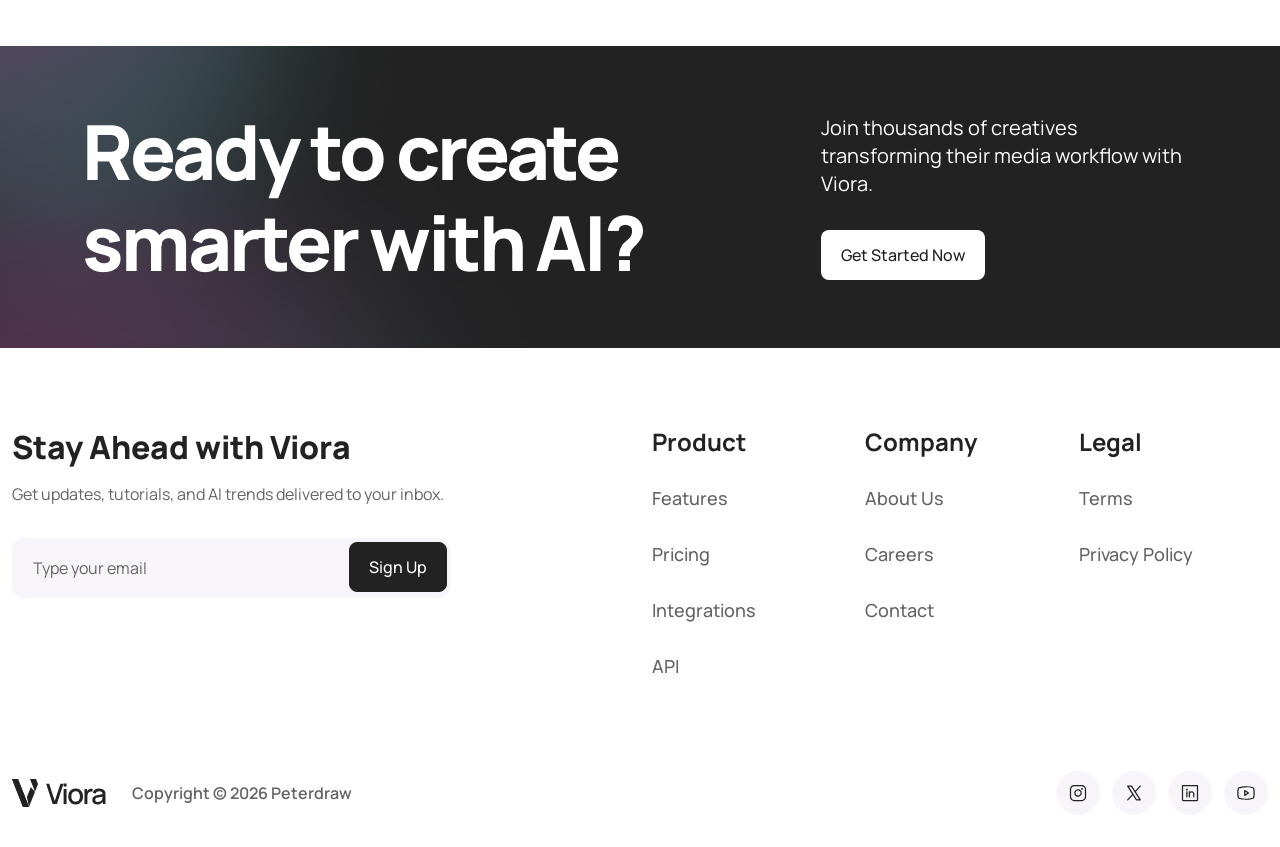
==== commit d144ffc8: "Unnecessary Files removed" ====
--- a/about.html
+++ b/about.html
@@ -16,9 +16,7 @@
   <link rel="stylesheet" href="assets/css/fontawesome.min.css">
   <link rel="stylesheet" href="assets/css/slick.min.css">
   <link rel="stylesheet" href="assets/css/animate.css">
-  <link rel="stylesheet" href="assets/css/lightgallery.min.css">
   <link rel="stylesheet" href="assets/css/odometer.css">
-  <link rel="stylesheet" href="assets/css/flag-icon.min.css">
   <link rel="stylesheet" href="assets/css/style.css">
 </head>
 
@@ -533,7 +531,7 @@
                   <a href="#" aria-label="Footer link">Features</a>
                 </li>
                 <li>
-                  <a href="#" aria-label="Footer link">Pricing</a>
+                  <a href="services.html" aria-label="Footer link">Pricing</a>
                 </li>
                 <li>
                   <a href="#" aria-label="Footer link">Integrations</a>
@@ -551,13 +549,13 @@
               <h2 class="cs_footer_widget_title cs_fs_24 cs_bold cs_mb_16">Company</h2>
               <ul class="cs_footer_widget_menu cs_mp_0">
                 <li>
-                  <a href="#" aria-label="Footer link">About Us</a>
+                  <a href="about.html" aria-label="Footer link">About Us</a>
                 </li>
                 <li>
                   <a href="#" aria-label="Footer link">Careers</a>
                 </li>
                 <li>
-                  <a href="#" aria-label="Footer link">Contact</a>
+                  <a href="contact.html" aria-label="Footer link">Contact</a>
                 </li>
               </ul>
             </div>
@@ -612,7 +610,6 @@
   <script src="assets/js/jquery-3.7.1.min.js"></script>
   <script src="assets/js/jquery.slick.min.js"></script>
   <script src="assets/js/wow.min.js"></script>
-  <script src="assets/js/lightgallery.min.js"></script>
   <script src="assets/js/odometer.min.js"></script>
   <script src="assets/js/main.js"></script>
   <script src="assets/js/wave-animate.js"></script>
--- a/assets/css/style.css
+++ b/assets/css/style.css
@@ -12,10 +12,7 @@
 09. Header
 10. Footer
 11. Sidebar
-12. Isotope
-
-11. Hero
-
+12. Hero
 13. CTA
 14. Testimonial
 15. Team
@@ -2615,6 +2612,22 @@
   right: 4px;
   top: 4px;
 }
+.cs_footer_section_1 .cs_newsletter.cs_style_1.cs_type_1 .cs_newsletter_input {
+  background-color: var(--bg-dark-grey);
+  border-color: var(--bg-dark-grey);
+  color: var(--white);
+}
+.cs_footer_section_1 .cs_newsletter.cs_style_1.cs_type_1 .cs_newsletter_input::-moz-placeholder {
+  color: var(--line-grey);
+}
+.cs_footer_section_1 .cs_newsletter.cs_style_1.cs_type_1 .cs_newsletter_input::placeholder {
+  color: var(--line-grey);
+}
+.cs_footer_section_1 .cs_newsletter.cs_style_1.cs_type_1 .cs_btn_md {
+  border-color: var(--white);
+  box-shadow: 0 4px 4px 0 rgba(0, 0, 0, 0.25);
+  text-shadow: 0 4px 4px rgba(0, 0, 0, 0.25);
+}
 .cs_footer_section_1 {
   /*==========================================
    Footer Bottom
@@ -2864,161 +2877,30 @@
   border-color: var(--accent-color);
 }
 
-/*===========================================================
-  Isotope
-=============================================================*/
-.cs_isotop {
-  transition: all 0.4s ease;
-}
-
-.cs_isotop.cs_has_gutter_24 {
-  margin-left: -12px;
-  margin-right: -12px;
-  margin-bottom: -24px;
-}
-.cs_isotop.cs_has_gutter_24 .cs_isotop_item {
-  padding: 0 12px;
-  margin-bottom: 24px;
-}
-
-.cs_isotop_col_6 .cs_grid_sizer,
-.cs_isotop_col_6 .cs_isotop_item {
-  width: 16.666667%;
-}
-
-.cs_isotop_col_5 .cs_grid_sizer,
-.cs_isotop_col_5 .cs_isotop_item {
-  width: 20%;
-}
-
-.cs_isotop_col_4 .cs_grid_sizer,
-.cs_isotop_col_4 .cs_isotop_item {
-  width: 25%;
-}
-
-.cs_isotop_col_3 .cs_grid_sizer,
-.cs_isotop_col_3 .cs_isotop_item {
-  width: 33.333333%;
-}
-
-.cs_isotop_col_2 .cs_grid_sizer,
-.cs_isotop_col_2 .cs_isotop_item {
-  width: 50%;
-}
-
-.cs_isotop_col_1 .cs_grid_sizer,
-.cs_isotop_col_1 .cs_isotop_item {
-  width: 100%;
-}
-
-.cs_grid_sizer {
-  width: 33.333333%;
-}
-
-.cs_isotop_col_5 .cs_w20,
-.cs_isotop_col_4 .cs_w20,
-.cs_isotop_col_3 .cs_w20,
-.cs_isotop_col_2 .cs_w20,
-.cs_isotop_col_1 .cs_w20 {
-  width: 20%;
-}
-
-.cs_isotop_col_5 .cs_w25,
-.cs_isotop_col_4 .cs_w25,
-.cs_isotop_col_3 .cs_w25,
-.cs_isotop_col_2 .cs_w25,
-.cs_isotop_col_1 .cs_w25 {
-  width: 25%;
-}
-
-.cs_isotop_col_5 .cs_w33,
-.cs_isotop_col_4 .cs_w33,
-.cs_isotop_col_3 .cs_w33,
-.cs_isotop_col_2 .cs_w33,
-.cs_isotop_col_1 .cs_w33 {
-  width: 33.333333%;
-}
-
-.cs_isotop_col_5 .cs_w50,
-.cs_isotop_col_4 .cs_w50,
-.cs_isotop_col_3 .cs_w50,
-.cs_isotop_col_2 .cs_w50,
-.cs_isotop_col_1 .cs_w50 {
-  width: 50%;
-}
-
-.cs_isotop_col_5 .cs_w66,
-.cs_isotop_col_4 .cs_w66,
-.cs_isotop_col_3 .cs_w66,
-.cs_isotop_col_2 .cs_w66,
-.cs_isotop_col_1 .cs_w66 {
-  width: 66.666666%;
-}
-
-.cs_isotop_col_5 .cs_w100,
-.cs_isotop_col_4 .cs_w100,
-.cs_isotop_col_3 .cs_w100,
-.cs_isotop_col_2 .cs_w100,
-.cs_isotop_col_1 .cs_w100 {
-  width: 100%;
-}
-
-@media screen and (max-width: 1199px) {
-  .cs_isotop_col_4 .cs_grid_sizer,
-  .cs_isotop_col_4 .cs_isotop_item {
-    width: 33.333333%;
-  }
-}
-@media screen and (max-width: 991px) {
-  .cs_isotop_col_4 .cs_grid_sizer,
-  .cs_isotop_col_4 .cs_isotop_item {
-    width: 50%;
-  }
-  .cs_isotop_col_4 .cs_w50 {
-    width: 100%;
-  }
-  .cs_isotop_col_3 .cs_grid_sizer,
-  .cs_isotop_col_3 .cs_isotop_item {
-    width: 50%;
-  }
-  .cs_isotop_col_2 .cs_grid_sizer,
-  .cs_isotop_col_2 .cs_isotop_item {
-    width: 100%;
-  }
-}
-@media screen and (max-width: 767px) {
-  .cs_isotop_col_5 .cs_w50,
-  .cs_isotop_col_4 .cs_w50,
-  .cs_isotop_col_3 .cs_w50,
-  .cs_isotop_col_2 .cs_w50,
-  .cs_isotop_col_1 .cs_w50,
-  .cs_isotop_col_5 .cs_w66,
-  .cs_isotop_col_4 .cs_w66,
-  .cs_isotop_col_3 .cs_w66,
-  .cs_isotop_col_2 .cs_w66,
-  .cs_isotop_col_1 .cs_w66 {
-    width: 100%;
-  }
-  .cs_isotop_col_5 .cs_grid_sizer,
-  .cs_isotop_col_5 .cs_isotop_item {
-    width: 100%;
-  }
-  .cs_isotop_col_4 .cs_grid_sizer,
-  .cs_isotop_col_4 .cs_isotop_item {
-    width: 100%;
-  }
-  .cs_isotop_col_3 .cs_grid_sizer,
-  .cs_isotop_col_3 .cs_isotop_item {
-    width: 100%;
-  }
-  .cs_isotop_col_2 .cs_grid_sizer,
-  .cs_isotop_col_2 .cs_isotop_item {
-    width: 100%;
-  }
-}
 /*=======================================================
   Hero
 =========================================================*/
+.breadcrumb {
+  --bs-breadcrumb-item-padding-x: 6px;
+}
+@media (max-width: 575px) {
+  .breadcrumb {
+    --bs-breadcrumb-item-padding-x: 4px;
+  }
+}
+
+.breadcrumb-item {
+  color: var(--black);
+}
+
+.breadcrumb-item + .breadcrumb-item::before {
+  color: var(--text-grey-light);
+}
+
+.breadcrumb-item.active {
+  color: var(--text-grey);
+}
+
 .cs_hero_section_1 {
   padding: 232px 0 334px;
 }
@@ -3033,7 +2915,7 @@
 
 .cs_page_header_section_1,
 .cs_page_header_section_2 {
-  padding: 182px 40px 120px;
+  padding: 182px 0 120px;
 }
 .cs_page_header_section_1 .cs_title,
 .cs_page_header_section_2 .cs_title {
@@ -3059,6 +2941,136 @@
 @media (max-width: 1199px) {
   .cs_page_header_section_2 {
     padding: 128px 0 60px;
+  }
+}
+
+.cs_page_header_section_3 .container {
+  max-width: 1384px;
+}
+.cs_page_header_section_3 {
+  padding-top: 114px;
+}
+@media (max-width: 1199px) {
+  .cs_page_header_section_3 {
+    padding-top: 100px;
+  }
+}
+@media (max-width: 767px) {
+  .cs_page_header_section_3 {
+    padding-top: 92px;
+  }
+}
+.cs_page_header_section_3 .cs_page_header_bg {
+  min-height: 698px;
+  position: relative;
+  border-radius: 20px;
+  overflow: hidden;
+  -webkit-mask-image: url(../img/service_details_page_header_mask.svg);
+          mask-image: url(../img/service_details_page_header_mask.svg);
+  -webkit-mask-repeat: no-repeat;
+          mask-repeat: no-repeat;
+  -webkit-mask-position: bottom left;
+          mask-position: bottom left;
+  -webkit-mask-size: cover;
+          mask-size: cover;
+}
+@media (max-width: 575px) {
+  .cs_page_header_section_3 .cs_page_header_bg {
+    min-height: 358px;
+    -webkit-mask-image: url(../img/service_details_page_header_mask_mb.svg);
+            mask-image: url(../img/service_details_page_header_mask_mb.svg);
+  }
+}
+.cs_page_header_section_3 .cs_bg_image_overlay {
+  background: linear-gradient(180deg, rgba(34, 34, 34, 0.7) 0%, rgba(34, 34, 34, 0) 50%, rgba(34, 34, 34, 0.7) 100%);
+  position: absolute;
+  inset: 0;
+  border-radius: 20px;
+}
+.cs_page_header_section_3 .cs_page_header_info {
+  position: absolute;
+  inset: 0;
+  display: flex;
+  flex-direction: column;
+  justify-content: space-between;
+  padding: 60px 80px;
+}
+@media (max-width: 1199px) {
+  .cs_page_header_section_3 .cs_page_header_info {
+    padding: 40px 40px 80px;
+  }
+}
+@media (max-width: 767px) {
+  .cs_page_header_section_3 .cs_page_header_info {
+    padding: 40px 24px 80px;
+  }
+}
+@media (max-width: 575px) {
+  .cs_page_header_section_3 .cs_page_header_info {
+    padding: 40px 24px 60px;
+    flex-direction: initial;
+  }
+}
+.cs_page_header_section_3 .cs_page_header_info .cs_title {
+  letter-spacing: -3.04px;
+}
+@media (max-width: 575px) {
+  .cs_page_header_section_3 .cs_page_header_info .cs_title {
+    letter-spacing: -1.6px;
+    align-self: flex-end;
+  }
+}
+@media (max-width: 575px) {
+  .cs_page_header_section_3 .cs_page_header_info .cs_fs_76 {
+    font-size: 40px;
+  }
+}
+.cs_page_header_section_3 .cs_page_header_info .cs_description {
+  align-self: flex-end;
+  max-width: 711px;
+}
+@media (max-width: 575px) {
+  .cs_page_header_section_3 .cs_page_header_info .cs_description {
+    display: none;
+  }
+}
+
+.cs_breadcrumb_style_1 {
+  position: absolute;
+  left: 0;
+  bottom: 0;
+  z-index: 2;
+  flex-wrap: nowrap;
+  white-space: nowrap;
+  padding: 16px 20px;
+  border-radius: 8px;
+}
+.cs_breadcrumb_style_1 .breadcrumb-item a {
+  transition: opacity 0.3s ease;
+}
+.cs_breadcrumb_style_1 .breadcrumb-item a:hover {
+  opacity: 0.7;
+}
+@media (max-width: 575px) {
+  .cs_breadcrumb_style_1 {
+    padding: 6px 8px;
+    font-size: 12px;
+  }
+}
+
+.cs_page_header_section_4 {
+  padding: 182px 0 293px;
+  border-radius: 0 0 20px 20px;
+}
+.cs_page_header_section_4 .cs_heading_style_1 {
+  gap: 32px;
+}
+.cs_page_header_section_4 .cs_heading_column_2 {
+  align-self: flex-end;
+}
+@media (max-width: 991px) {
+  .cs_page_header_section_4 {
+    padding: 128px 0 551px;
   }
 }
 
@@ -3077,7 +3089,7 @@
 @media (max-width: 1199px) {
   .cs_cta_style_1,
   .cs_cta_style_3 {
-    padding: 60px 24px;
+    padding: 60px 0;
   }
 }
 
@@ -3139,6 +3151,115 @@
 }
 .cs_cta_style_3 .cs_title {
   letter-spacing: -3.04px;
+}
+
+/*=======================================================
+  CTA Style 4
+=========================================================*/
+.cs_cta_style_4 .container {
+  max-width: 1384px;
+}
+.cs_cta_style_4 .cs_content_wrapper {
+  display: flex;
+  flex-direction: column;
+  padding: 80px 0 80px 80px;
+  border-radius: 20px;
+  position: relative;
+  min-height: 538px;
+  overflow: hidden;
+}
+@media (max-width: 991px) {
+  .cs_cta_style_4 .cs_content_wrapper {
+    padding: 50px;
+  }
+}
+@media (max-width: 575px) {
+  .cs_cta_style_4 .cs_content_wrapper {
+    padding: 24px;
+  }
+}
+.cs_cta_style_4 .cs_heading_style_3 {
+  display: flex;
+  flex-direction: column;
+  align-items: flex-start;
+  justify-content: space-between;
+  flex: 1;
+  width: 38.68%;
+  max-width: 495px;
+  gap: 40px;
+}
+@media (max-width: 991px) {
+  .cs_cta_style_4 .cs_heading_style_3 {
+    width: 100%;
+    max-width: 65%;
+    flex: none;
+  }
+}
+@media (max-width: 767px) {
+  .cs_cta_style_4 .cs_heading_style_3 {
+    max-width: 100%;
+  }
+}
+.cs_cta_style_4 .cs_title {
+  display: -webkit-box;
+  -webkit-box-orient: vertical;
+  -webkit-line-clamp: 3;
+  line-clamp: 3;
+  overflow: hidden;
+}
+@media (min-width: 1200px) and (max-width: 1399px) {
+  .cs_cta_style_4 .cs_fs_62 {
+    font-size: 52px;
+  }
+}
+@media (min-width: 992px) and (max-width: 1199px) {
+  .cs_cta_style_4 .cs_fs_62 {
+    font-size: 42px;
+  }
+}
+@media (max-width: 767px) {
+  .cs_cta_style_4 .cs_fs_62 {
+    font-size: 38px;
+  }
+}
+@media (max-width: 575px) {
+  .cs_cta_style_4 .cs_fs_62 {
+    font-size: 28px;
+  }
+}
+.cs_cta_style_4 .cs_btn_lg.cs_type_1 {
+  padding: 19px 24px;
+}
+@media (max-width: 575px) {
+  .cs_cta_style_4 .cs_btn_lg.cs_type_1 {
+    padding: 15px 18px;
+    font-size: 14px;
+  }
+}
+.cs_cta_style_4 .cs_thumbnail {
+  width: 52.8%;
+  position: absolute;
+  right: 0;
+  top: 50%;
+  transform: translateY(-50%);
+  margin-left: 68px;
+}
+.cs_cta_style_4 .cs_thumbnail img {
+  width: 100%;
+}
+@media (max-width: 991px) {
+  .cs_cta_style_4 .cs_thumbnail {
+    width: min(312px, 100%);
+    top: initial;
+    transform: translateY(0);
+    bottom: 0;
+  }
+}
+@media (max-width: 767px) {
+  .cs_cta_style_4 .cs_thumbnail {
+    bottom: initial;
+    top: 214px;
+  }
 }
 
 /*=======================================================
@@ -3230,6 +3351,56 @@
   line-height: 1.54em;
 }
 
+.cs_testimonial_section_2 .cs_heading_style_2 {
+  text-align: center;
+}
+
+.cs_testimonial_wrapper_2 {
+  display: grid;
+  grid-template-columns: repeat(3, 1fr);
+  gap: 20px;
+}
+@media (max-width: 991px) {
+  .cs_testimonial_wrapper_2 {
+    grid-template-columns: repeat(1, 1fr);
+  }
+}
+
+.cs_testimonial_style_2 {
+  display: flex;
+  flex-direction: column;
+  gap: 32px;
+  height: 100%;
+  padding: 22px;
+  background-color: var(--bg-grey);
+  border-radius: 16px;
+}
+.cs_testimonial_style_2 .cs_testimonial_meta {
+  display: flex;
+  align-items: center;
+  gap: 16px;
+  margin-top: auto;
+}
+.cs_testimonial_style_2 .cs_testimonial_avatar {
+  flex: none;
+  width: 42px;
+  height: 42px;
+  overflow: hidden;
+  border-radius: 50%;
+}
+.cs_testimonial_style_2 .cs_testimonial_avatar img {
+  width: 100%;
+  -o-object-fit: cover;
+     object-fit: cover;
+}
+.cs_testimonial_style_2 .cs_testimonial_info {
+  display: flex;
+  flex-direction: column;
+  gap: 4px;
+}
+.cs_testimonial_style_2 .cs_author_title {
+  line-height: 1.2em;
+}
 /*=======================================================
   Team
 =========================================================*/
@@ -3600,13 +3771,20 @@
 .cs_service_card_style_2 .cs_card_info {
   padding: 0 24px 24px;
 }
+.cs_service_card_style_1 .cs_title,
 .cs_service_card_style_1 .cs_description,
+.cs_service_card_style_2 .cs_title,
 .cs_service_card_style_2 .cs_description {
   display: -webkit-box;
   -webkit-box-orient: vertical;
   -webkit-line-clamp: 3;
   line-clamp: 3;
   overflow: hidden;
+}
+.cs_service_card_style_1 .cs_title,
+.cs_service_card_style_2 .cs_title {
+  -webkit-line-clamp: 2;
+  line-clamp: 2;
 }
 .cs_service_card_style_1::before,
 .cs_service_card_style_2::before {
@@ -3634,6 +3812,26 @@
   grid-template-columns: repeat(3, 1fr);
   gap: 32px;
 }
+@media (max-width: 1199px) {
+  .cs_service_card_grid {
+    grid-template-columns: repeat(2, 1fr);
+  }
+}
+@media (max-width: 991px) {
+  .cs_service_card_grid {
+    grid-template-columns: repeat(2, 1fr);
+  }
+}
+@media (max-width: 767px) {
+  .cs_service_card_grid {
+    gap: 32px 18px;
+  }
+}
+@media (max-width: 575px) {
+  .cs_service_card_grid {
+    grid-template-columns: repeat(1, 1fr);
+  }
+}
 
 .cs_service_card_wrapper_2::after {
   filter: blur(60px);
@@ -3661,10 +3859,32 @@
 }
 .cs_service_card_wrapper_2:hover .cs_service_card_style_2 {
   background-color: var(--white);
-  -webkit-mask-size: 100%;
-          mask-size: 100%;
-  -webkit-mask-position: right 0;
-          mask-position: right 0;
+  -webkit-mask-size: calc(100% + 1px);
+          mask-size: calc(100% + 1px);
+  -webkit-mask-position: 0 0;
+          mask-position: 0 0;
+}
+@media (max-width: 991px) {
+  .cs_service_card_wrapper_2:hover .cs_service_card_style_2 {
+    -webkit-mask-size: calc(100% + 109px);
+            mask-size: calc(100% + 109px);
+    -webkit-mask-position: -108px 0px;
+            mask-position: -108px 0px;
+  }
+}
+@media (max-width: 767px) {
+  .cs_service_card_wrapper_2:hover .cs_service_card_style_2 {
+    -webkit-mask-size: calc(100% + 151px);
+            mask-size: calc(100% + 151px);
+    -webkit-mask-position: -150px 0px;
+            mask-position: -150px 0px;
+  }
+}
+@media (max-width: 575px) {
+  .cs_service_card_wrapper_2 {
+    max-width: 332px;
+    margin: 0 auto;
+  }
 }
 
 .cs_service_card_style_2 {
@@ -3676,8 +3896,8 @@
           mask-image: url(../img/service_layer_mask_2.svg);
   -webkit-mask-size: calc(100% + 47px);
           mask-size: calc(100% + 47px);
-  -webkit-mask-position: right -47px;
-          mask-position: right -47px;
+  -webkit-mask-position: 0 -47px;
+          mask-position: 0 -47px;
 }
 .cs_service_card_style_2 .cs_card_thumb {
   width: 100%;
@@ -3686,6 +3906,36 @@
 }
 .cs_service_card_style_2 .cs_card_info {
   padding: 0 32px 32px;
+}
+@media (max-width: 1399px) {
+  .cs_service_card_style_2 {
+    -webkit-mask-image: url(../img/service_layer_mask_2_mobile.svg);
+            mask-image: url(../img/service_layer_mask_2_mobile.svg);
+    -webkit-mask-size: calc(100% + 36px);
+            mask-size: calc(100% + 36px);
+  }
+}
+@media (max-width: 1199px) {
+  .cs_service_card_style_2 {
+    -webkit-mask-image: url(../img/service_layer_mask_2.svg);
+            mask-image: url(../img/service_layer_mask_2.svg);
+    -webkit-mask-size: calc(100% + 10px);
+            mask-size: calc(100% + 10px);
+    -webkit-mask-position: 0 -49px;
+            mask-position: 0 -49px;
+  }
+}
+@media (max-width: 991px) {
+  .cs_service_card_style_2 {
+    -webkit-mask-size: calc(100% + 109px);
+            mask-size: calc(100% + 109px);
+  }
+}
+@media (max-width: 767px) {
+  .cs_service_card_style_2 {
+    -webkit-mask-size: calc(100% + 199px);
+            mask-size: calc(100% + 199px);
+  }
 }
 
 /*=======================================================
@@ -3717,7 +3967,7 @@
   }
 }
 
-.cs_contact_form_section_1 {
+.cs_contact_form_section_0 {
   background: #f7f8fd;
 }
 
@@ -3747,40 +3997,189 @@
   color: var(--accent-color);
 }
 
+.cs_contact_form_section_1 {
+  margin-top: -213px;
+}
+.cs_contact_form_section_1 .cs_contact_form_style_2 {
+  position: relative;
+  padding: 40px;
+  border-radius: 20px;
+  background: var(--white);
+}
+.cs_contact_form_section_1 .cs_contact_form_style_2::before {
+  content: "";
+  background: var(--linear-gradient);
+  height: 100%;
+  width: 100%;
+  position: absolute;
+  top: 0;
+  left: 0;
+  z-index: -1;
+  opacity: 0.26;
+  border-radius: 20px;
+  filter: blur(49px);
+}
+@media (max-width: 575px) {
+  .cs_contact_form_section_1 .cs_contact_form_style_2 {
+    padding: 24px;
+  }
+}
+.cs_contact_form_section_1 .cs_contact_info {
+  display: flex;
+  flex-direction: column;
+  height: 100%;
+  padding-right: 48px;
+}
+.cs_contact_form_section_1 .cs_contact_info .cs_heading_style_2 .cs_description {
+  width: 100%;
+}
+.cs_contact_form_section_1 .cs_contact_info .cs_contact_info_details {
+  margin-top: auto;
+  padding-top: 40px;
+}
+.cs_contact_form_section_1 .cs_contact_info .cs_contact_info_details a:hover {
+  color: var(--black);
+}
+@media (max-width: 991px) {
+  .cs_contact_form_section_1 .cs_contact_info {
+    padding-right: 0;
+  }
+  .cs_contact_form_section_1 .cs_contact_info .cs_contact_info_details {
+    padding-top: 24px;
+  }
+  .cs_contact_form_section_1 .cs_contact_info .cs_contact_info_details .cs_gap_y_40 {
+    gap: 30px 0;
+  }
+}
+.cs_contact_form_section_1 .cs_social_btns.cs_style_2 {
+  margin-top: 40px;
+}
+.cs_contact_form_section_1 .cs_social_btns.cs_style_2 a {
+  background: var(--black);
+}
+.cs_contact_form_section_1 .cs_social_btns.cs_style_2 a img {
+  filter: brightness(0) invert(1);
+}
+@media (max-width: 991px) {
+  .cs_contact_form_section_1 .cs_social_btns.cs_style_2 {
+    margin-top: 30px;
+  }
+}
+.cs_contact_form_section_1 .cs_contact_form {
+  display: flex;
+  flex-direction: column;
+  align-items: flex-end;
+  height: 100%;
+  padding: 24px 32px 32px;
+  margin-left: 8px;
+  border-radius: 12px;
+  background: var(--bg-grey);
+}
+.cs_contact_form_section_1 .cs_contact_form .cs_form_field_wrap {
+  display: flex;
+  flex-direction: column;
+  gap: 12px;
+  width: 100%;
+  margin-bottom: 32px;
+}
+.cs_contact_form_section_1 .cs_contact_form .cs_form_field {
+  padding: 16px 0;
+  background: transparent;
+  border: none;
+  border-bottom: 1px solid var(--line-grey);
+  outline: none;
+  font-size: 16px;
+  line-height: 1.48em;
+  transition: border-color 0.3s ease;
+}
+.cs_contact_form_section_1 .cs_contact_form .cs_form_field::-moz-placeholder {
+  color: var(--text-grey);
+  opacity: 1;
+}
+.cs_contact_form_section_1 .cs_contact_form .cs_form_field::placeholder {
+  color: var(--text-grey);
+  opacity: 1;
+}
+.cs_contact_form_section_1 .cs_contact_form .cs_form_field:focus {
+  border-bottom-color: var(--black);
+}
+.cs_contact_form_section_1 .cs_contact_form .cs_form_field_select {
+  position: relative;
+}
+.cs_contact_form_section_1 .cs_contact_form .cs_form_field_select select {
+  width: 100%;
+  -moz-appearance: none;
+       appearance: none;
+  -webkit-appearance: none;
+  padding-right: 34px;
+  color: var(--text-grey);
+  cursor: pointer;
+}
+.cs_contact_form_section_1 .cs_contact_form .cs_form_field_select i {
+  position: absolute;
+  top: 50%;
+  right: 0;
+  transform: translateY(-50%);
+  color: var(--black);
+  pointer-events: none;
+}
+.cs_contact_form_section_1 .cs_contact_form textarea.cs_form_field {
+  min-height: 110px;
+  resize: none;
+}
+.cs_contact_form_section_1 .cs_contact_form .cs_btn_lg {
+  border: none;
+  outline: none;
+  padding: 19px 24px;
+}
+@media (max-width: 991px) {
+  .cs_contact_form_section_1 .cs_contact_form {
+    padding: 8px 16px 16px;
+    margin-left: 0;
+  }
+  .cs_contact_form_section_1 .cs_contact_form .cs_form_field_wrap {
+    gap: 6px;
+    margin-bottom: 16px;
+  }
+  .cs_contact_form_section_1 .cs_contact_form textarea.cs_form_field {
+    min-height: 98px;
+  }
+  .cs_contact_form_section_1 .cs_contact_form .cs_btn_lg {
+    padding: 16px 17px;
+  }
+}
+@media (max-width: 991px) {
+  .cs_contact_form_section_1 {
+    margin-top: -490px;
+  }
+}
+
 /*===========================================
  Google Map
  ============================================*/
 .cs_map {
   position: relative;
-  height: 654px;
-}
-@media (max-width: 767px) {
-  .cs_map {
-    height: 580px;
-  }
-}
-@media (max-width: 575px) {
-  .cs_map {
-    height: 480px;
-  }
-}
-@media (max-width: 480px) {
-  .cs_map {
-    height: 380px;
-  }
+  height: 434px;
 }
 .cs_map .cs_map_overlay {
   position: absolute;
   inset: 0;
-  background: rgba(0, 41, 53, 0.35);
+  background: var(--radial-gradient);
+  opacity: 0.1;
   z-index: 1;
   pointer-events: none;
+  border-radius: 16px;
+  transition: all 0.4s ease;
+}
+.cs_map:hover .cs_map_overlay {
+  opacity: 0;
 }
 
 .cs_map iframe {
   height: 100%;
   width: 100%;
   border: none;
+  border-radius: 16px;
 }
 
 /*=======================================================
@@ -4014,6 +4413,118 @@
   }
 }
 
+.cs_project_style_2 {
+  display: flex;
+  flex-direction: column;
+  justify-content: space-between;
+  gap: 24px;
+  min-height: 320px;
+  padding: 40px 40px 32px;
+  border-radius: 16px;
+  color: var(--white);
+  background-color: var(--bg-grey);
+  position: relative;
+  z-index: 1;
+  transition: all 0.4s ease;
+}
+.cs_project_style_2::after {
+  content: "";
+  background: var(--linear-gradient);
+  height: 100%;
+  width: 100%;
+  position: absolute;
+  inset: 0;
+  z-index: -1;
+  border-radius: 16px;
+  opacity: 0;
+  visibility: hidden;
+  transition: all 0.4s ease;
+  filter: blur(60px);
+}
+.cs_project_style_2:hover {
+  background-color: transparent;
+}
+.cs_project_style_2:hover .cs_bg_image,
+.cs_project_style_2:hover .cs_bg_image_overlay {
+  -webkit-mask-image: url(../img/project_video_mask_shape.svg);
+          mask-image: url(../img/project_video_mask_shape.svg);
+  -webkit-mask-repeat: no-repeat;
+          mask-repeat: no-repeat;
+  -webkit-mask-position: top right, center;
+          mask-position: top right, center;
+  -webkit-mask-size: cover;
+          mask-size: cover;
+  -webkit-mask-composite: xor;
+          mask-composite: exclude;
+}
+.cs_project_style_2:hover::after {
+  opacity: 0.2;
+  visibility: visible;
+}
+.cs_project_style_2:hover .cs_btn_sm.cs_type_1 {
+  opacity: 1;
+  visibility: visible;
+}
+.cs_project_style_2 .cs_bg_image {
+  position: absolute;
+  inset: 0;
+  z-index: 0;
+  border-radius: 16px;
+  background-size: cover;
+  background-position: center;
+  opacity: 0.9;
+  transition: opacity 0.4s ease;
+}
+.cs_project_style_2 .cs_bg_image_overlay {
+  background: linear-gradient(180deg, rgba(34, 34, 34, 0.7) 0%, rgba(34, 34, 34, 0) 50%, rgba(34, 34, 34, 0.7) 100%);
+  position: absolute;
+  inset: 0;
+  border-radius: 16px;
+}
+.cs_project_style_2 .cs_btn_sm.cs_type_1 {
+  position: absolute;
+  top: 0;
+  right: 0;
+  z-index: 2;
+  padding: 12px 14px;
+  background-color: transparent;
+  opacity: 0;
+  visibility: hidden;
+  transition: all 0.4s ease;
+}
+.cs_project_style_2 .cs_btn_sm.cs_type_1 .cs_btn_txt {
+  padding: 0 4px;
+}
+.cs_project_style_2 .cs_btn_sm.cs_type_1 .cs_icon_arrow {
+  height: 20px;
+  width: 20px;
+}
+.cs_project_style_2 .cs_btn_sm.cs_type_1::after {
+  content: none;
+}
+.cs_project_style_2 .cs_project_info {
+  z-index: 1;
+  flex: 1 0 0;
+  min-height: 0;
+  display: flex;
+  flex-direction: column;
+  justify-content: space-between;
+  gap: 12px;
+}
+.cs_project_style_2 .cs_project_info .cs_title {
+  max-width: 400px;
+}
+@media (max-width: 991px) {
+  .cs_project_style_2 .cs_project_info {
+    justify-content: flex-end;
+  }
+}
+@media (max-width: 767px) {
+  .cs_project_style_2 {
+    padding: 40px 24px 24px;
+  }
+}
+
 /*===============================================
  Pricing
  ================================================*/
@@ -4079,9 +4590,11 @@
 .cs_pricing_style_2:first-child {
   background-color: transparent;
 }
+.cs_pricing_style_1:first-child .cs_icon,
 .cs_pricing_style_1:first-child .cs_plan_title,
 .cs_pricing_style_1:first-child .monthlyPrice,
 .cs_pricing_style_1:first-child .cs_pricing_list,
+.cs_pricing_style_2:first-child .cs_icon,
 .cs_pricing_style_2:first-child .cs_plan_title,
 .cs_pricing_style_2:first-child .monthlyPrice,
 .cs_pricing_style_2:first-child .cs_pricing_list {
@@ -4122,6 +4635,12 @@
   height: 100%;
   display: flex;
   flex-direction: column;
+}
+.cs_pricing_style_1 .cs_plan_heading,
+.cs_pricing_style_2 .cs_plan_heading {
+  display: flex;
+  gap: 16px;
+  align-items: center;
 }
 .cs_pricing_style_1 .cs_price,
 .cs_pricing_style_2 .cs_price {
@@ -4207,12 +4726,22 @@
   gap: 24px 32px;
   padding: 0;
 }
+@media (max-width: 1399px) {
+  .cs_pricing_wrapper_2 {
+    gap: 24px;
+  }
+}
 
 .cs_pricing_style_2 {
   padding: 40px 32px 32px !important;
   background-color: var(--bg-grey) !important;
   border-radius: 16px !important;
   position: relative;
+}
+@media (max-width: 1399px) {
+  .cs_pricing_style_2 {
+    padding: 32px 24px 24px !important;
+  }
 }
 .cs_pricing_style_2::after {
   content: "";
@@ -4246,6 +4775,11 @@
 .cs_pricing_style_2 .cs_price {
   margin-top: auto;
 }
+@media (max-width: 1399px) {
+  .cs_pricing_style_2 .cs_pricing_list li:last-child {
+    margin-bottom: 32px;
+  }
+}
 .cs_pricing_style_2 .cs_pricing_btn {
   margin-top: 0;
 }
@@ -4263,6 +4797,57 @@
   background-clip: text;
   -webkit-background-clip: text;
   -webkit-text-fill-color: transparent;
+}
+
+.cs_comparison_style_1 {
+  overflow-x: auto;
+}
+.cs_comparison_style_1 .cs_comparison_table {
+  padding: 16px 0;
+  min-width: 1240px;
+}
+.cs_comparison_style_1 .cs_comparison_head {
+  display: flex;
+  align-items: flex-end;
+  justify-content: space-between;
+  padding: 0 8px 40px;
+  gap: 0 15px;
+}
+.cs_comparison_style_1 .cs_comparison_feature {
+  width: 380px;
+  line-height: 1.48;
+}
+.cs_comparison_style_1 .cs_comparison_plan {
+  width: 260px;
+  display: flex;
+  flex-direction: column;
+  align-items: center;
+  text-align: center;
+  gap: 8px 0;
+}
+.cs_comparison_style_1 .cs_comparison_row {
+  display: flex;
+  align-items: center;
+  justify-content: space-between;
+  padding: 16px 8px;
+  gap: 0 15px;
+  border-bottom: 1px solid var(--line-grey);
+}
+.cs_comparison_style_1 .cs_comparison_cell {
+  width: 260px;
+  display: flex;
+  align-items: center;
+  justify-content: center;
+  gap: 6px;
+}
+.cs_comparison_style_1 .cs_check_circle,
+.cs_comparison_style_1 .cs_x_circle {
+  width: 24px;
+  height: 24px;
+}
+.cs_comparison_style_1 .cs_comparison_text {
+  color: var(--black);
+  line-height: 1.48;
 }
 
 /*==========================================================
@@ -4548,6 +5133,10 @@
   align-items: center;
   justify-content: center;
 }
+.cs_social_btns a img {
+  height: 20px;
+  width: 20px;
+}
 .cs_social_btns a:hover {
   transform: translateY(-4px);
   box-shadow: 2px 2px 10px rgba(239, 75, 203, 0.4), 2px 2px 10px rgba(52, 137, 123, 0.4);
@@ -4727,26 +5316,227 @@
 .cs_feature_section_2 .cs_heading_style_1 {
   align-items: flex-start;
 }
+@media (max-width: 991px) {
+  .cs_feature_section_2 .cs_heading_style_1 {
+    text-align: center;
+  }
+  .cs_feature_section_2 .cs_heading_column_1,
+  .cs_feature_section_2 .cs_heading_column_2 {
+    margin: 0 auto;
+  }
+}
 
 .cs_iconbox_wrapper_3 {
   display: grid;
   grid-template-columns: repeat(5, 1fr);
   gap: 40px;
 }
+@media (max-width: 1199px) {
+  .cs_iconbox_wrapper_3 {
+    grid-template-columns: repeat(3, 1fr);
+  }
+}
+@media (max-width: 767px) {
+  .cs_iconbox_wrapper_3 {
+    grid-template-columns: repeat(2, 1fr);
+    gap: 40px 24px;
+  }
+}
+@media (max-width: 380px) {
+  .cs_iconbox_wrapper_3 {
+    grid-template-columns: repeat(1, 1fr);
+  }
+}
 
 .cs_iconbox_style_3 {
   height: 100%;
-  min-height: 230px;
   padding: 24px 6px 0;
+  margin: 0 auto;
 }
 .cs_iconbox_style_3 .cs_icon {
   height: 40px;
   width: 40px;
 }
+@media (max-width: 1199px) {
+  .cs_iconbox_style_3 {
+    padding: 0;
+  }
+}
+@media (max-width: 767px) {
+  .cs_iconbox_style_3 {
+    max-width: 246px;
+  }
+  .cs_iconbox_style_3:nth-child(5) {
+    grid-column: auto/span 2;
+  }
+}
+@media (max-width: 575px) {
+  .cs_iconbox_style_3 {
+    display: flex;
+    flex-direction: column;
+    align-items: center;
+    justify-content: center;
+  }
+}
+@media (max-width: 380px) {
+  .cs_iconbox_style_3:nth-child(5) {
+    grid-column: 1;
+  }
+}
+
+.cs_iconbox_style_4 .cs_icon {
+  height: 40px;
+  width: 40px;
+  border-radius: 24px;
+  display: flex;
+  align-items: center;
+  justify-content: center;
+  position: relative;
+  color: var(--black);
+}
+.cs_iconbox_style_4 .cs_icon::before {
+  content: "";
+  position: absolute;
+  inset: 0;
+  height: 100%;
+  width: 100%;
+  transform: translate(0, 0);
+  background: var(--radial-gradient);
+  border-radius: 16px;
+  filter: blur(8px);
+  opacity: 0.6;
+  z-index: 1;
+}
 
 /*=======================================================
   FAQ
 =========================================================*/
+.cs_faq_section_1 .cs_heading_style_2,
+.cs_faq_section_2 .cs_heading_style_2 {
+  max-width: 360px;
+}
+@media (max-width: 991px) {
+  .cs_faq_section_1 .cs_heading_style_2,
+  .cs_faq_section_2 .cs_heading_style_2 {
+    max-width: 100%;
+  }
+  .cs_faq_section_1 .cs_heading_style_2 .cs_description,
+  .cs_faq_section_2 .cs_heading_style_2 .cs_description {
+    width: 100%;
+  }
+}
+
+.cs_faq_list {
+  display: flex;
+  flex-direction: column;
+  gap: 20px;
+}
+@media (max-width: 991px) {
+  .cs_faq_list {
+    gap: 10px;
+  }
+}
+
+.cs_accordian {
+  border-bottom: 1px solid var(--line-grey);
+}
+.cs_accordian .cs_accordian_head {
+  display: flex;
+  align-items: flex-start;
+  gap: 24px;
+  padding: 16px 8px;
+  cursor: pointer;
+}
+@media (max-width: 991px) {
+  .cs_accordian .cs_accordian_head {
+    gap: 16px;
+    padding: 10px 4px;
+  }
+}
+.cs_accordian .cs_accordian_number {
+  flex-shrink: 0;
+  width: 32px;
+  color: var(--text-grey-light);
+}
+@media (max-width: 991px) {
+  .cs_accordian .cs_accordian_number {
+    width: 22px;
+  }
+}
+.cs_accordian .cs_accordian_title {
+  flex: 1 0 0;
+  min-width: 0;
+  transition: all 0.3s ease;
+}
+.cs_accordian .cs_accordian_toggle {
+  flex-shrink: 0;
+  display: flex;
+  align-items: center;
+  justify-content: center;
+  width: 32px;
+  height: 32px;
+  color: var(--black);
+  transition: transform 0.3s ease;
+}
+@media (max-width: 991px) {
+  .cs_accordian .cs_accordian_toggle {
+    width: 20px;
+    height: 20px;
+  }
+}
+.cs_accordian .cs_accordian_body {
+  padding: 0 64px 16px;
+}
+@media (max-width: 991px) {
+  .cs_accordian .cs_accordian_body {
+    padding: 0 40px 10px;
+  }
+}
+.cs_accordian.active .cs_accordian_head {
+  padding-bottom: 10px;
+}
+@media (max-width: 991px) {
+  .cs_accordian.active .cs_accordian_head {
+    padding-bottom: 8px;
+  }
+}
+.cs_accordian.active .cs_accordian_toggle {
+  transform: rotate(-90deg);
+}
+
+.cs_faq_section_2 .cs_accordian {
+  border: none;
+  border-radius: 12px;
+  background-color: var(--bg-grey);
+}
+.cs_faq_section_2 .cs_accordian .cs_accordian_head {
+  padding: 24px;
+}
+@media (max-width: 991px) {
+  .cs_faq_section_2 .cs_accordian .cs_accordian_head {
+    padding: 12px 16px;
+  }
+}
+.cs_faq_section_2 .cs_accordian .cs_accordian_toggle {
+  width: 24px;
+  height: 24px;
+  color: var(--text-grey-light);
+}
+.cs_faq_section_2 .cs_accordian .cs_accordian_body {
+  padding: 0 72px 24px 24px;
+}
+@media (max-width: 991px) {
+  .cs_faq_section_2 .cs_accordian .cs_accordian_body {
+    padding: 0 56px 12px 16px;
+  }
+}
+.cs_faq_section_2 .cs_accordian.active .cs_accordian_head {
+  padding-bottom: 10px;
+}
+.cs_faq_section_2 .cs_accordian.active .cs_accordian_toggle {
+  transform: rotate(-180deg);
+}
+
 /*=======================================================
     Courses
 =========================================================*/
@@ -4798,26 +5588,32 @@
 /*=======================================================
   Work
 =========================================================*/
-.cs_work_style_1 {
-  display: flex;
+.cs_work_style_1,
+.cs_work_style_2 {
+  display: flex;
+  justify-content: space-between;
   gap: 20px;
 }
 @media (max-width: 991px) {
-  .cs_work_style_1 {
+  .cs_work_style_1,
+  .cs_work_style_2 {
     flex-wrap: wrap;
   }
 }
 
-.cs_textbox_style_1 {
+.cs_textbox_style_1,
+.cs_textbox_style_2 {
   display: flex;
   gap: 0 24px;
 }
 @media (min-width: 992px) {
-  .cs_textbox_style_1 {
+  .cs_textbox_style_1,
+  .cs_textbox_style_2 {
     width: 370px;
   }
 }
-.cs_textbox_style_1 .cs_number {
+.cs_textbox_style_1 .cs_number,
+.cs_textbox_style_2 .cs_number {
   height: 91px;
   width: 64px;
   display: flex;
@@ -4825,21 +5621,156 @@
   justify-content: center;
   flex: none;
 }
-.cs_textbox_style_1 .cs_number span {
+.cs_textbox_style_1 .cs_number span,
+.cs_textbox_style_2 .cs_number span {
   background: var(--radial-gradient);
   background-clip: text;
   -webkit-background-clip: text;
   -webkit-text-fill-color: transparent;
 }
-.cs_textbox_style_1 .cs_textbox {
+.cs_textbox_style_1 .cs_textbox,
+.cs_textbox_style_2 .cs_textbox {
   padding: 18px 0;
 }
-.cs_textbox_style_1 .cs_description {
+.cs_textbox_style_1 .cs_description,
+.cs_textbox_style_2 .cs_description {
   overflow: hidden;
   display: -webkit-box;
   -webkit-box-orient: vertical;
   -webkit-line-clamp: 3;
   line-clamp: 3;
+}
+
+.cs_about_wrapper_2,
+.cs_feature_wrapper_3,
+.cs_work_wrapper_2 {
+  max-width: 1140px;
+  margin: 0 auto;
+  display: flex;
+  gap: 20px 80px;
+  align-items: flex-start;
+}
+.cs_about_wrapper_2 .cs_about_title,
+.cs_about_wrapper_2 .cs_feature_title,
+.cs_about_wrapper_2 .cs_work_title,
+.cs_feature_wrapper_3 .cs_about_title,
+.cs_feature_wrapper_3 .cs_feature_title,
+.cs_feature_wrapper_3 .cs_work_title,
+.cs_work_wrapper_2 .cs_about_title,
+.cs_work_wrapper_2 .cs_feature_title,
+.cs_work_wrapper_2 .cs_work_title {
+  flex: none;
+  width: min(100%, 80px);
+  padding: 8px 0;
+}
+@media (max-width: 1199px) {
+  .cs_about_wrapper_2,
+  .cs_feature_wrapper_3,
+  .cs_work_wrapper_2 {
+    flex-wrap: wrap;
+  }
+  .cs_about_wrapper_2 .cs_about_title,
+  .cs_about_wrapper_2 .cs_feature_title,
+  .cs_about_wrapper_2 .cs_work_title,
+  .cs_feature_wrapper_3 .cs_about_title,
+  .cs_feature_wrapper_3 .cs_feature_title,
+  .cs_feature_wrapper_3 .cs_work_title,
+  .cs_work_wrapper_2 .cs_about_title,
+  .cs_work_wrapper_2 .cs_feature_title,
+  .cs_work_wrapper_2 .cs_work_title {
+    width: 100%;
+  }
+}
+
+.cs_work_style_2 {
+  flex-wrap: wrap;
+  gap: 32px;
+}
+@media (max-width: 991px) {
+  .cs_work_style_2 {
+    gap: 16px;
+  }
+}
+
+@media (min-width: 992px) {
+  .cs_textbox_style_2 {
+    width: min(450px, 100%);
+  }
+}
+.cs_textbox_style_2 .cs_number {
+  width: 74px;
+}
+.cs_textbox_style_2 .cs_textbox {
+  padding: 0;
+}
+@media (max-width: 1199px) {
+  .cs_textbox_style_2 .cs_textbox {
+    padding: 10px 0;
+  }
+}
+@media (max-width: 991px) {
+  .cs_textbox_style_2 .cs_number {
+    width: 40px;
+    height: 67px;
+  }
+}
+@media (max-width: 575px) {
+  .cs_textbox_style_2 .cs_textbox .cs_fs_24 {
+    font-size: 20px;
+  }
+}
+
+.cs_feature_wrapper_3 .cs_feature_list {
+  color: var(--black);
+}
+.cs_feature_wrapper_3 .cs_feature_list li {
+  position: relative;
+  padding-left: 56px;
+}
+.cs_feature_wrapper_3 .cs_feature_list li:not(:last-child) {
+  margin-bottom: 40px;
+}
+.cs_feature_wrapper_3 .cs_feature_list .cs_feature_subtitle {
+  margin-bottom: 12px;
+}
+.cs_feature_wrapper_3 .cs_feature_list .cs_feature_description {
+  margin-bottom: 0;
+}
+@media (max-width: 1199px) {
+  .cs_feature_wrapper_3 .cs_feature_list li {
+    padding-left: 52px;
+  }
+  .cs_feature_wrapper_3 .cs_feature_list li:not(:last-child) {
+    margin-bottom: 32px;
+  }
+  .cs_feature_wrapper_3 .cs_feature_list .cs_feature_subtitle {
+    margin-bottom: 8px;
+  }
+}
+@media (max-width: 991px) {
+  .cs_feature_wrapper_3 .cs_feature_list li:not(:last-child) {
+    margin-bottom: 24px;
+  }
+}
+.cs_feature_wrapper_3 .cs_icon {
+  position: absolute;
+  left: 0;
+  top: 0;
+  height: 32px;
+  width: 32px;
+}
+.cs_feature_wrapper_3 .cs_icon::before {
+  content: "";
+  height: 30px;
+  width: 30px;
+  background: var(--linear-gradient);
+  position: absolute;
+  top: 50%;
+  left: 50%;
+  transform: translate(-50%, -50%);
+  z-index: 1;
+  opacity: 0.3;
+  border-radius: 50%;
 }
 
 /*=======================================================
